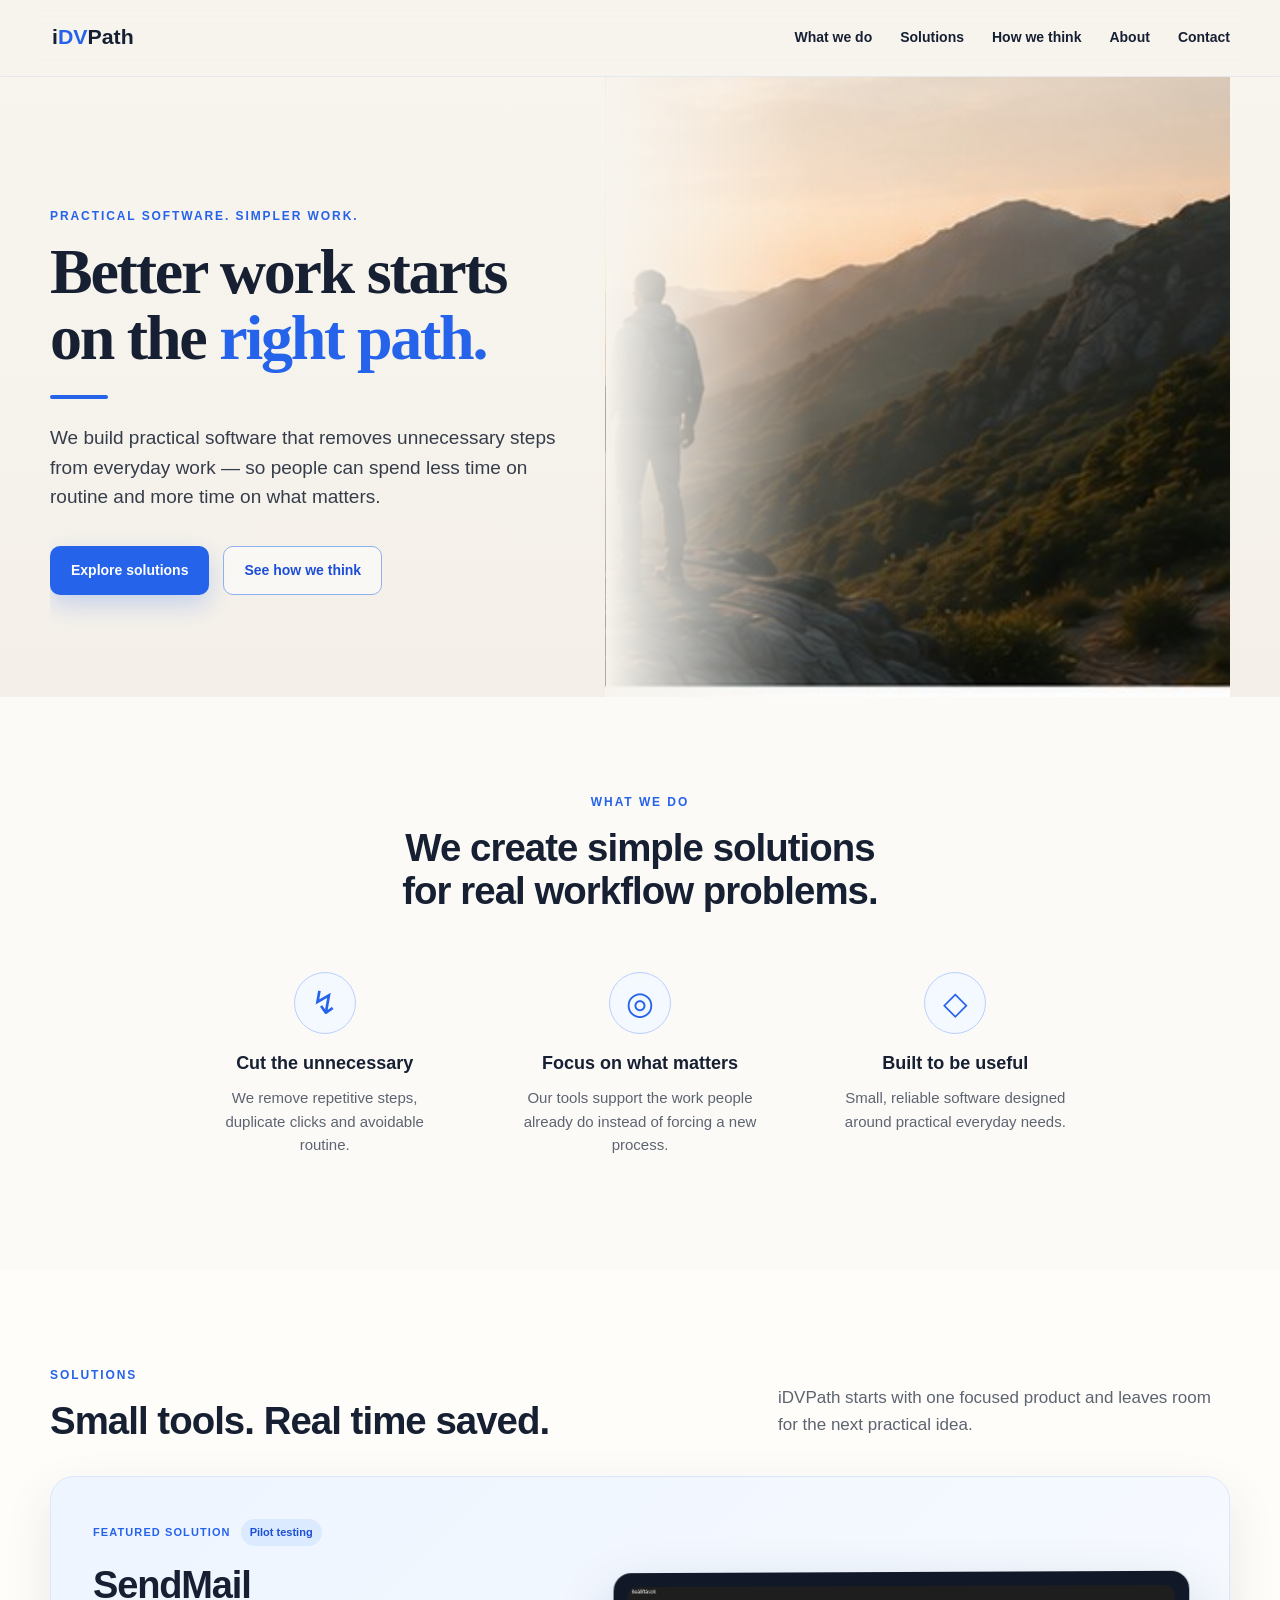
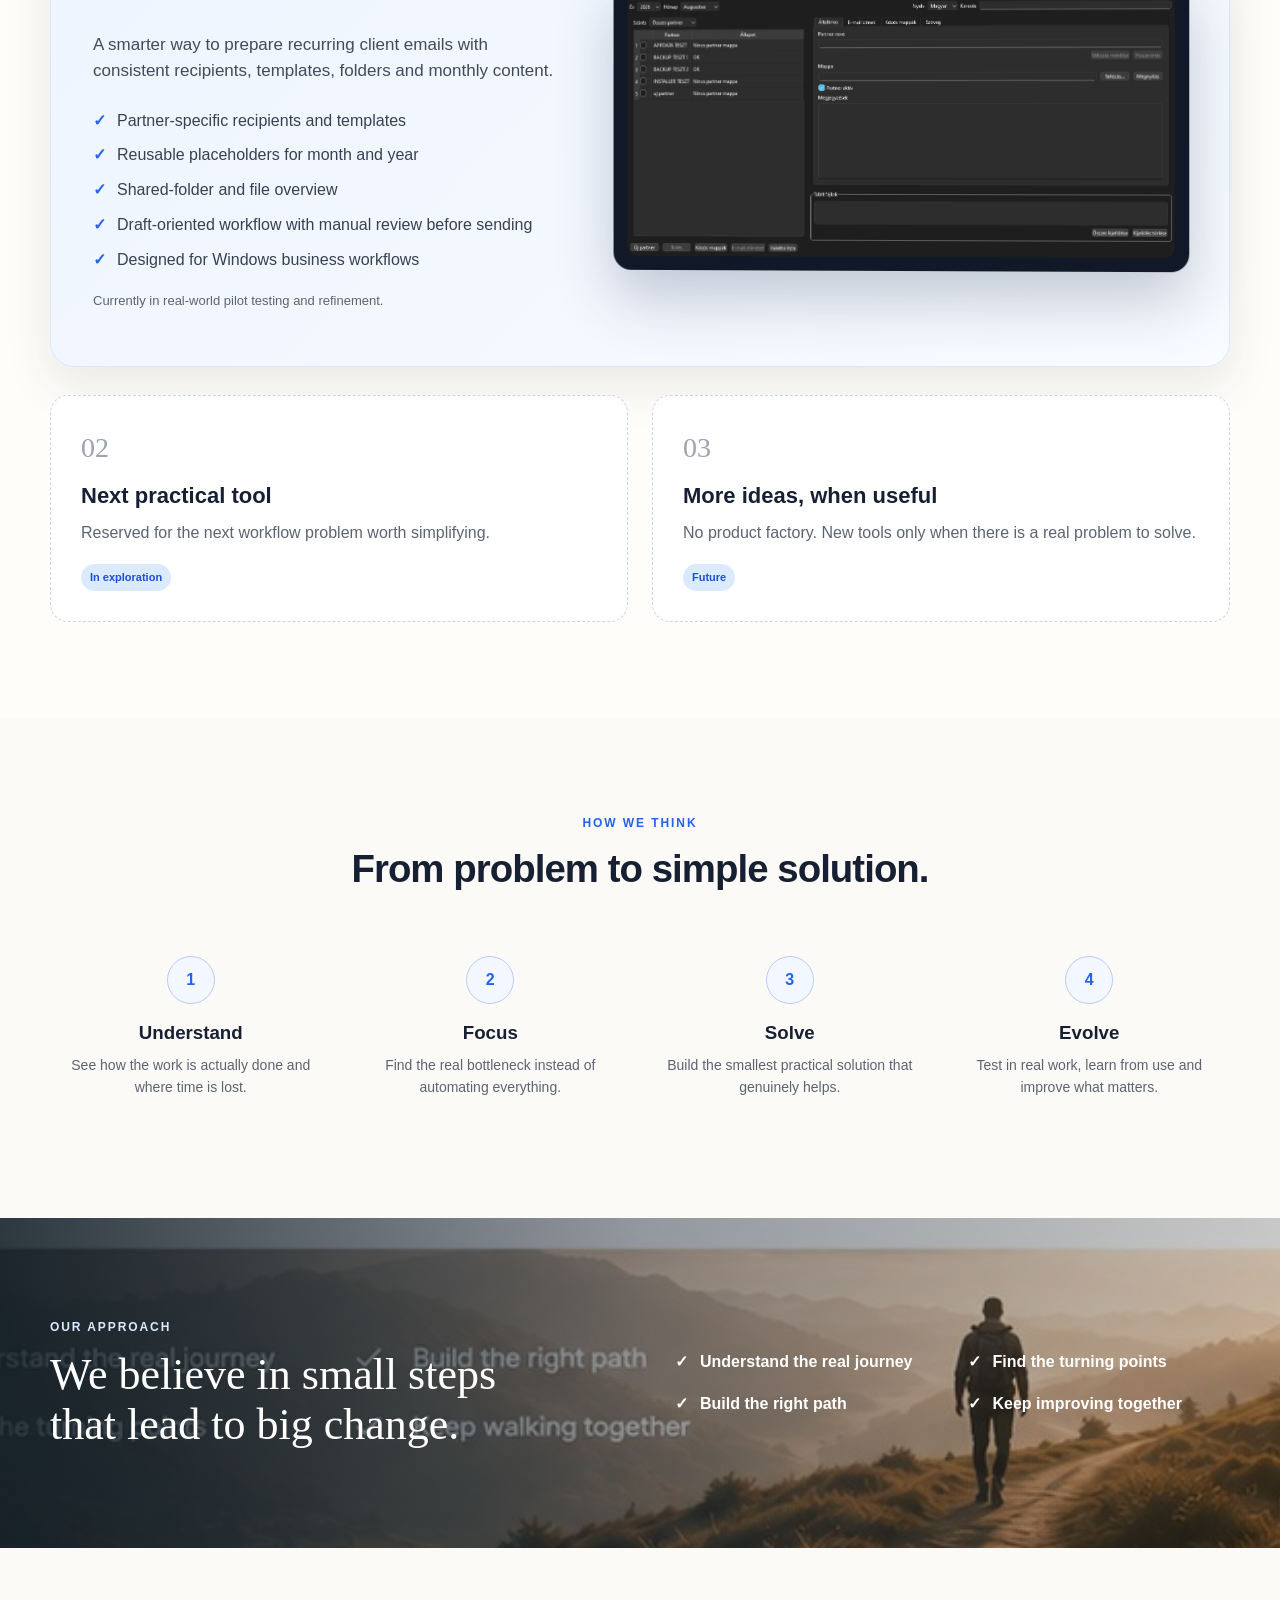
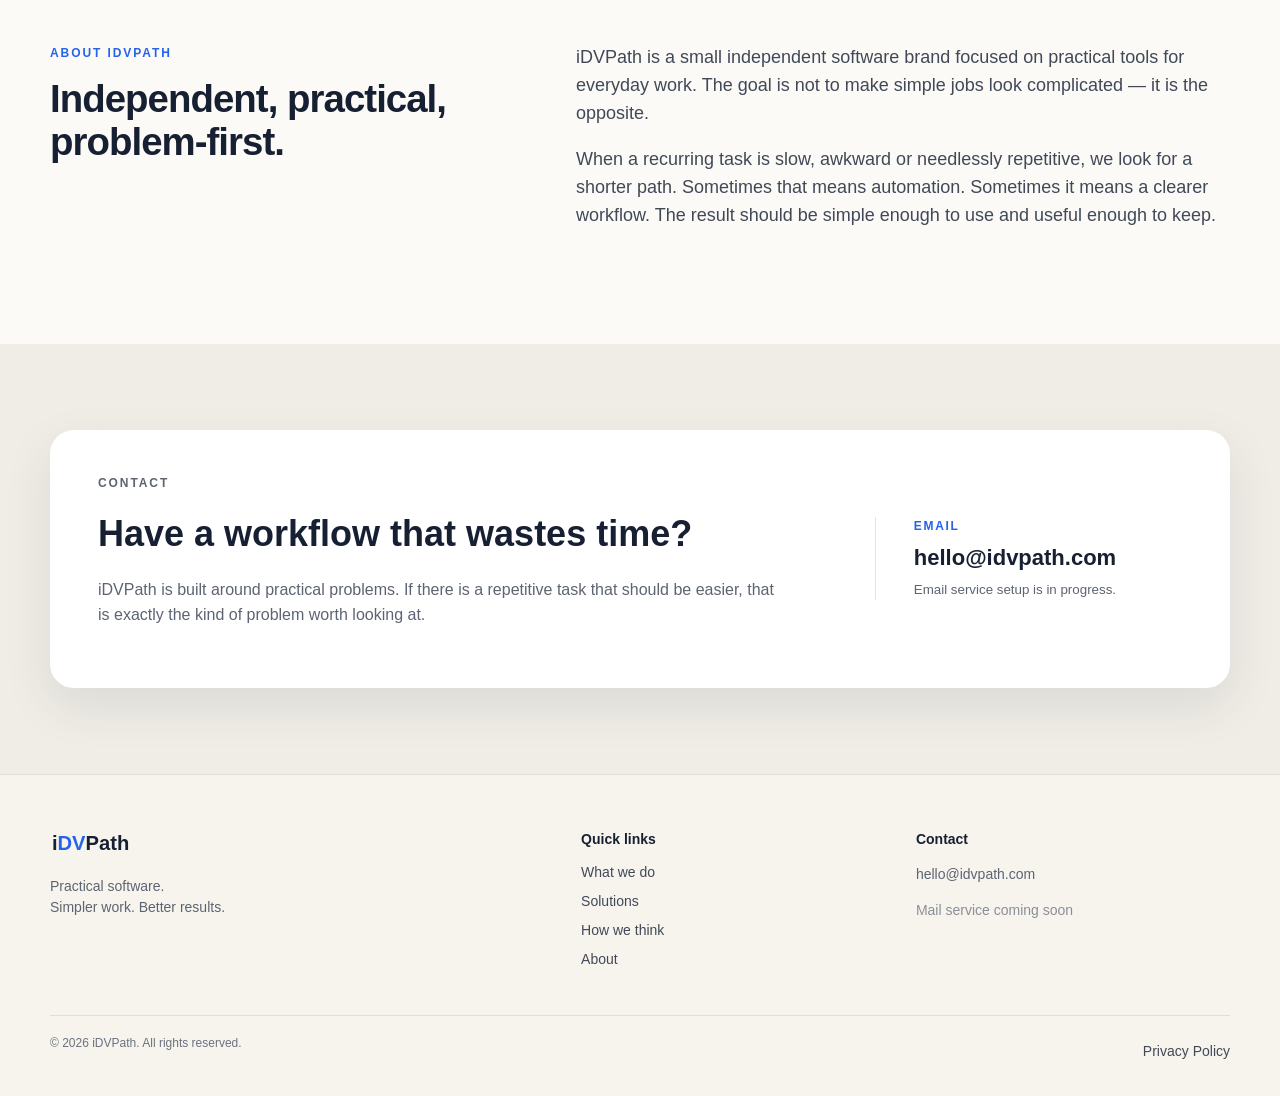
==== index.html @ ea1669f6 "Add initial iDVPath website" ====
<!doctype html>
<html lang="en">
<head>
  <meta charset="utf-8" />
  <meta name="viewport" content="width=device-width, initial-scale=1" />
  <meta name="description" content="iDVPath creates practical software that removes unnecessary steps from everyday work." />
  <meta name="theme-color" content="#f7f4ee" />
  <title>iDVPath — Better work starts on the right path</title>
  <link rel="icon" href="assets/favicon.svg" type="image/svg+xml" />
  <link rel="stylesheet" href="styles.css" />
</head>
<body>
  <header class="site-header" id="top">
    <div class="wrap nav-wrap">
      <a class="brand" href="#top" aria-label="iDVPath home">
        <img src="assets/logo.svg" alt="iDVPath" />
      </a>
      <button class="nav-toggle" aria-label="Open navigation" aria-expanded="false">☰</button>
      <nav class="nav" aria-label="Primary navigation">
        <a href="#what">What we do</a>
        <a href="#solutions">Solutions</a>
        <a href="#thinking">How we think</a>
        <a href="#about">About</a>
        <a href="#contact">Contact</a>
      </nav>
    </div>
  </header>

  <main>
    <section class="hero">
      <div class="wrap hero-grid">
        <div class="hero-copy reveal">
          <p class="eyebrow">Practical software. Simpler work.</p>
          <h1>Better work starts on the <span>right path.</span></h1>
          <div class="accent-line"></div>
          <p class="lead">We build practical software that removes unnecessary steps from everyday work — so people can spend less time on routine and more time on what matters.</p>
          <div class="hero-actions">
            <a class="btn primary" href="#solutions">Explore solutions</a>
            <a class="btn secondary" href="#thinking">See how we think</a>
          </div>
        </div>
        <div class="hero-image reveal" aria-label="A path through the mountains at sunrise"></div>
      </div>
    </section>

    <section class="section what" id="what">
      <div class="wrap">
        <p class="section-kicker">What we do</p>
        <h2>We create simple solutions<br />for real workflow problems.</h2>
        <div class="principles">
          <article class="principle reveal">
            <div class="icon">↯</div>
            <h3>Cut the unnecessary</h3>
            <p>We remove repetitive steps, duplicate clicks and avoidable routine.</p>
          </article>
          <article class="principle reveal">
            <div class="icon">◎</div>
            <h3>Focus on what matters</h3>
            <p>Our tools support the work people already do instead of forcing a new process.</p>
          </article>
          <article class="principle reveal">
            <div class="icon">◇</div>
            <h3>Built to be useful</h3>
            <p>Small, reliable software designed around practical everyday needs.</p>
          </article>
        </div>
      </div>
    </section>

    <section class="section solutions" id="solutions">
      <div class="wrap">
        <div class="section-heading-row">
          <div>
            <p class="section-kicker">Solutions</p>
            <h2>Small tools. Real time saved.</h2>
          </div>
          <p class="section-intro">iDVPath starts with one focused product and leaves room for the next practical idea.</p>
        </div>

        <article class="product-card featured reveal">
          <div class="product-copy">
            <div class="product-meta"><span>Featured solution</span><span class="badge">Pilot testing</span></div>
            <h3>SendMail</h3>
            <p class="product-lead">A smarter way to prepare recurring client emails with consistent recipients, templates, folders and monthly content.</p>
            <ul>
              <li>Partner-specific recipients and templates</li>
              <li>Reusable placeholders for month and year</li>
              <li>Shared-folder and file overview</li>
              <li>Draft-oriented workflow with manual review before sending</li>
              <li>Designed for Windows business workflows</li>
            </ul>
            <p class="pilot-note">Currently in real-world pilot testing and refinement.</p>
          </div>
          <div class="device-frame">
            <img src="assets/sendmail-pilot.jpg" alt="SendMail pilot application interface" />
          </div>
        </article>

        <div class="future-grid">
          <article class="future-card reveal">
            <span class="future-number">02</span>
            <h3>Next practical tool</h3>
            <p>Reserved for the next workflow problem worth simplifying.</p>
            <span class="status">In exploration</span>
          </article>
          <article class="future-card reveal">
            <span class="future-number">03</span>
            <h3>More ideas, when useful</h3>
            <p>No product factory. New tools only when there is a real problem to solve.</p>
            <span class="status">Future</span>
          </article>
        </div>
      </div>
    </section>

    <section class="section thinking" id="thinking">
      <div class="wrap">
        <p class="section-kicker">How we think</p>
        <h2>From problem to simple solution.</h2>
        <div class="steps">
          <article class="step reveal"><span>1</span><h3>Understand</h3><p>See how the work is actually done and where time is lost.</p></article>
          <article class="step reveal"><span>2</span><h3>Focus</h3><p>Find the real bottleneck instead of automating everything.</p></article>
          <article class="step reveal"><span>3</span><h3>Solve</h3><p>Build the smallest practical solution that genuinely helps.</p></article>
          <article class="step reveal"><span>4</span><h3>Evolve</h3><p>Test in real work, learn from use and improve what matters.</p></article>
        </div>
      </div>
    </section>

    <section class="journey" id="about">
      <div class="journey-overlay"></div>
      <div class="wrap journey-content reveal">
        <div>
          <p class="section-kicker light">Our approach</p>
          <h2>We believe in small steps<br />that lead to big change.</h2>
        </div>
        <ul>
          <li>Understand the real journey</li>
          <li>Find the turning points</li>
          <li>Build the right path</li>
          <li>Keep improving together</li>
        </ul>
      </div>
    </section>

    <section class="section about">
      <div class="wrap about-grid">
        <div>
          <p class="section-kicker">About iDVPath</p>
          <h2>Independent, practical, problem-first.</h2>
        </div>
        <div class="about-copy">
          <p>iDVPath is a small independent software brand focused on practical tools for everyday work. The goal is not to make simple jobs look complicated — it is the opposite.</p>
          <p>When a recurring task is slow, awkward or needlessly repetitive, we look for a shorter path. Sometimes that means automation. Sometimes it means a clearer workflow. The result should be simple enough to use and useful enough to keep.</p>
        </div>
      </div>
    </section>

    <section class="contact-section" id="contact">
      <div class="wrap contact-card reveal">
        <div>
          <p class="section-kicker">Contact</p>
          <h2>Have a workflow that wastes time?</h2>
          <p>iDVPath is built around practical problems. If there is a repetitive task that should be easier, that is exactly the kind of problem worth looking at.</p>
        </div>
        <div class="contact-side">
          <span class="contact-label">Email</span>
          <strong>hello@idvpath.com</strong>
          <small>Email service setup is in progress.</small>
        </div>
      </div>
    </section>
  </main>

  <footer class="footer">
    <div class="wrap footer-grid">
      <div>
        <img src="assets/logo.svg" class="footer-logo" alt="iDVPath" />
        <p>Practical software.<br />Simpler work. Better results.</p>
      </div>
      <div>
        <h3>Quick links</h3>
        <a href="#what">What we do</a>
        <a href="#solutions">Solutions</a>
        <a href="#thinking">How we think</a>
        <a href="#about">About</a>
      </div>
      <div>
        <h3>Contact</h3>
        <p>hello@idvpath.com</p>
        <p class="muted">Mail service coming soon</p>
      </div>
    </div>
    <div class="wrap footer-bottom">
      <span>© 2026 iDVPath. All rights reserved.</span>
      <a href="privacy.html">Privacy Policy</a>
    </div>
  </footer>

  <script src="script.js"></script>
</body>
</html>
---- styles.css ----
:root{
  --bg:#f7f4ee;
  --paper:#fffdf9;
  --ink:#172033;
  --muted:#5d6471;
  --blue:#2563eb;
  --blue-soft:#eaf2ff;
  --line:#dfe5ee;
  --shadow:0 18px 48px rgba(32,45,67,.10);
  --radius:24px;
  --wrap:min(1180px, calc(100% - 40px));
}
*{box-sizing:border-box}
html{scroll-behavior:smooth}
body{margin:0;background:var(--bg);color:var(--ink);font-family:Inter,Segoe UI,Arial,sans-serif;line-height:1.55}
a{color:inherit;text-decoration:none}
img{max-width:100%;display:block}
.wrap{width:var(--wrap);margin-inline:auto}
.site-header{position:sticky;top:0;z-index:50;background:rgba(247,244,238,.88);backdrop-filter:blur(16px);border-bottom:1px solid rgba(223,229,238,.75)}
.nav-wrap{height:76px;display:flex;align-items:center;justify-content:space-between;gap:28px}
.brand img{width:132px;height:auto}
.nav{display:flex;align-items:center;gap:28px;font-size:14px;font-weight:600}
.nav a{position:relative;padding:6px 0}
.nav a:after{content:"";position:absolute;left:0;bottom:0;width:0;height:2px;background:var(--blue);transition:.25s}
.nav a:hover:after{width:100%}
.nav-toggle{display:none;border:0;background:none;font-size:24px;color:var(--ink)}
.hero{background:linear-gradient(180deg,#f8f5ef,#f4f0e9)}
.hero-grid{min-height:620px;display:grid;grid-template-columns:1.02fr 1.15fr;align-items:stretch;overflow:hidden}
.hero-copy{padding:118px 46px 90px 0;display:flex;flex-direction:column;justify-content:center}
.eyebrow,.section-kicker{text-transform:uppercase;letter-spacing:.16em;font-size:12px;font-weight:800;color:var(--blue);margin:0 0 14px}
.hero h1,.journey h2{font-family:Georgia,'Times New Roman',serif}
.hero h1{font-size:clamp(48px,5vw,76px);line-height:1.03;letter-spacing:-.035em;margin:0;max-width:690px;font-weight:600}
.hero h1 span{color:var(--blue)}
.accent-line{width:58px;height:4px;background:var(--blue);margin:24px 0;border-radius:99px}
.lead{font-size:19px;max-width:600px;color:#353d4b;margin:0 0 34px}
.hero-actions{display:flex;gap:14px;flex-wrap:wrap}
.btn{display:inline-flex;align-items:center;justify-content:center;padding:13px 20px;border-radius:10px;font-weight:700;font-size:14px;border:1px solid transparent;transition:.22s}
.btn.primary{background:var(--blue);color:#fff;box-shadow:0 10px 24px rgba(37,99,235,.22)}
.btn.primary:hover{transform:translateY(-1px);background:#1d4ed8}
.btn.secondary{border-color:#8fb0ef;color:#1d4ed8;background:rgba(255,255,255,.52)}
.btn.secondary:hover{background:#fff}
.hero-image{min-height:620px;background-image:linear-gradient(90deg,#f7f4ee 0%,rgba(247,244,238,.70) 12%,rgba(247,244,238,.12) 33%,rgba(247,244,238,0) 60%),url('assets/hero-path.jpg');background-size:cover;background-position:center right}
.section{padding:96px 0;background:var(--paper)}
.section:nth-of-type(even){background:#fbfaf7}
.what{text-align:center}
.section h2{font-size:clamp(30px,3vw,46px);line-height:1.13;margin:0 0 42px;letter-spacing:-.025em}
.principles{display:grid;grid-template-columns:repeat(3,1fr);gap:26px;max-width:920px;margin:0 auto}
.principle{padding:18px 28px}
.icon{width:62px;height:62px;margin:0 auto 16px;border:1px solid #bad0ff;background:#f4f8ff;color:var(--blue);border-radius:50%;display:grid;place-items:center;font-size:32px;font-weight:400}
.principle h3{font-size:18px;margin:0 0 8px}
.principle p{margin:0;color:var(--muted);font-size:15px}
.section-heading-row{display:grid;grid-template-columns:1.2fr .8fr;gap:50px;align-items:end;margin-bottom:34px}
.section-heading-row h2{margin-bottom:0}
.section-intro{color:var(--muted);font-size:17px;margin:0 0 4px}
.product-card{background:linear-gradient(135deg,#eef5ff,#f8fbff);border:1px solid #d9e7ff;border-radius:var(--radius);padding:42px;display:grid;grid-template-columns:.9fr 1.1fr;gap:46px;align-items:center;box-shadow:var(--shadow)}
.product-meta{display:flex;gap:10px;align-items:center;text-transform:uppercase;letter-spacing:.1em;font-size:11px;color:var(--blue);font-weight:800}
.badge,.status{display:inline-flex;width:max-content;border-radius:99px;padding:5px 9px;background:#dbeafe;color:#1d4ed8;font-size:11px;text-transform:none;letter-spacing:0;font-weight:700}
.product-card h3{font-size:38px;margin:10px 0 12px;letter-spacing:-.03em}
.product-lead{font-size:17px;color:#424b59;max-width:560px}
.product-card ul{list-style:none;padding:0;margin:24px 0 18px}
.product-card li{margin:10px 0;padding-left:24px;position:relative;color:#374151}
.product-card li:before{content:"✓";position:absolute;left:0;color:var(--blue);font-weight:800}
.pilot-note{font-size:13px;color:var(--muted)}
.device-frame{background:#111827;border-radius:18px;padding:14px;box-shadow:0 28px 60px rgba(26,45,78,.24);transform:perspective(1200px) rotateY(-2deg)}
.device-frame img{border-radius:10px;width:100%}
.future-grid{display:grid;grid-template-columns:repeat(2,1fr);gap:24px;margin-top:28px}
.future-card{border:1px dashed #cbd5e1;border-radius:18px;padding:30px;background:#fff}
.future-number{font-family:Georgia,serif;color:#9ca3af;font-size:28px}
.future-card h3{margin:10px 0 8px;font-size:22px}
.future-card p{color:var(--muted);margin:0 0 18px}
.thinking{text-align:center}
.steps{display:grid;grid-template-columns:repeat(4,1fr);gap:18px;position:relative}
.step{padding:24px 18px}
.step span{width:48px;height:48px;border-radius:50%;display:grid;place-items:center;margin:0 auto 14px;background:#f3f7ff;border:1px solid #b9cdf7;color:var(--blue);font-weight:800}
.step h3{margin:0 0 8px}.step p{color:var(--muted);font-size:14px;margin:0}
.journey{position:relative;min-height:330px;background:url('assets/journey-path.jpg') center/cover no-repeat;color:white;display:grid;align-items:center}
.journey-overlay{position:absolute;inset:0;background:linear-gradient(90deg,rgba(16,28,37,.88),rgba(31,41,55,.48),rgba(30,30,30,.24))}
.journey-content{position:relative;z-index:1;display:grid;grid-template-columns:1fr 1fr;gap:70px;align-items:center}
.section-kicker.light{color:#dbeafe}
.journey h2{font-size:44px;line-height:1.12;margin:0;font-weight:500}
.journey ul{list-style:none;padding:0;margin:0;display:grid;grid-template-columns:1fr 1fr;gap:18px 30px}
.journey li{position:relative;padding-left:25px;font-weight:600}.journey li:before{content:"✓";position:absolute;left:0;color:#fff}
.about-grid{display:grid;grid-template-columns:.8fr 1.2fr;gap:90px}
.about-grid h2{margin-bottom:0}
.about-copy{font-size:18px;color:#414957}.about-copy p:first-child{margin-top:0}
.contact-section{padding:86px 0;background:#f0ede6}
.contact-card{background:#fff;border-radius:var(--radius);padding:44px 48px;display:grid;grid-template-columns:1.4fr .6fr;gap:60px;box-shadow:var(--shadow);align-items:center}
.contact-card h2{font-size:36px;margin:4px 0 12px}.contact-card p{color:var(--muted);max-width:690px}
.contact-side{border-left:1px solid var(--line);padding-left:38px;display:flex;flex-direction:column;gap:5px}.contact-label{font-size:12px;text-transform:uppercase;letter-spacing:.14em;color:var(--blue);font-weight:800}.contact-side strong{font-size:22px}.contact-side small{color:var(--muted)}
.footer{background:#f7f4ee;padding:54px 0 26px;border-top:1px solid #e4dfd6}
.footer-grid{display:grid;grid-template-columns:1.2fr .7fr .8fr;gap:60px}
.footer-logo{width:125px;margin-bottom:16px}.footer p{color:var(--muted);font-size:14px}.footer h3{font-size:14px;margin:0 0 12px}.footer a{display:block;margin:7px 0;color:#414957;font-size:14px}.muted{opacity:.7}
.footer-bottom{margin-top:38px;padding-top:18px;border-top:1px solid #e4dfd6;display:flex;justify-content:space-between;color:#6b7280;font-size:12px}
.reveal{opacity:0;transform:translateY(16px);transition:opacity .65s ease, transform .65s ease}.reveal.visible{opacity:1;transform:none}
@media(max-width:900px){
  .nav-toggle{display:block}.nav{display:none;position:absolute;top:76px;left:20px;right:20px;background:#fff;border:1px solid var(--line);border-radius:16px;padding:18px;box-shadow:var(--shadow);flex-direction:column;align-items:flex-start}.nav.open{display:flex}
  .hero-grid,.product-card,.section-heading-row,.journey-content,.about-grid,.contact-card{grid-template-columns:1fr}
  .hero-copy{padding:72px 0 26px}.hero-image{min-height:360px;border-radius:24px;margin-bottom:34px;background-image:linear-gradient(0deg,rgba(247,244,238,.10),rgba(247,244,238,.05)),url('assets/hero-path.jpg')}
  .principles,.steps{grid-template-columns:1fr 1fr}.journey ul{grid-template-columns:1fr}.contact-side{border-left:0;border-top:1px solid var(--line);padding:24px 0 0}
}
@media(max-width:600px){
  :root{--wrap:min(100% - 28px,1180px)}
  .section{padding:72px 0}.hero h1{font-size:46px}.lead{font-size:17px}.principles,.steps,.future-grid,.footer-grid{grid-template-columns:1fr}.product-card{padding:25px}.device-frame{transform:none}.journey h2{font-size:34px}.footer-bottom{flex-direction:column;gap:8px}
}
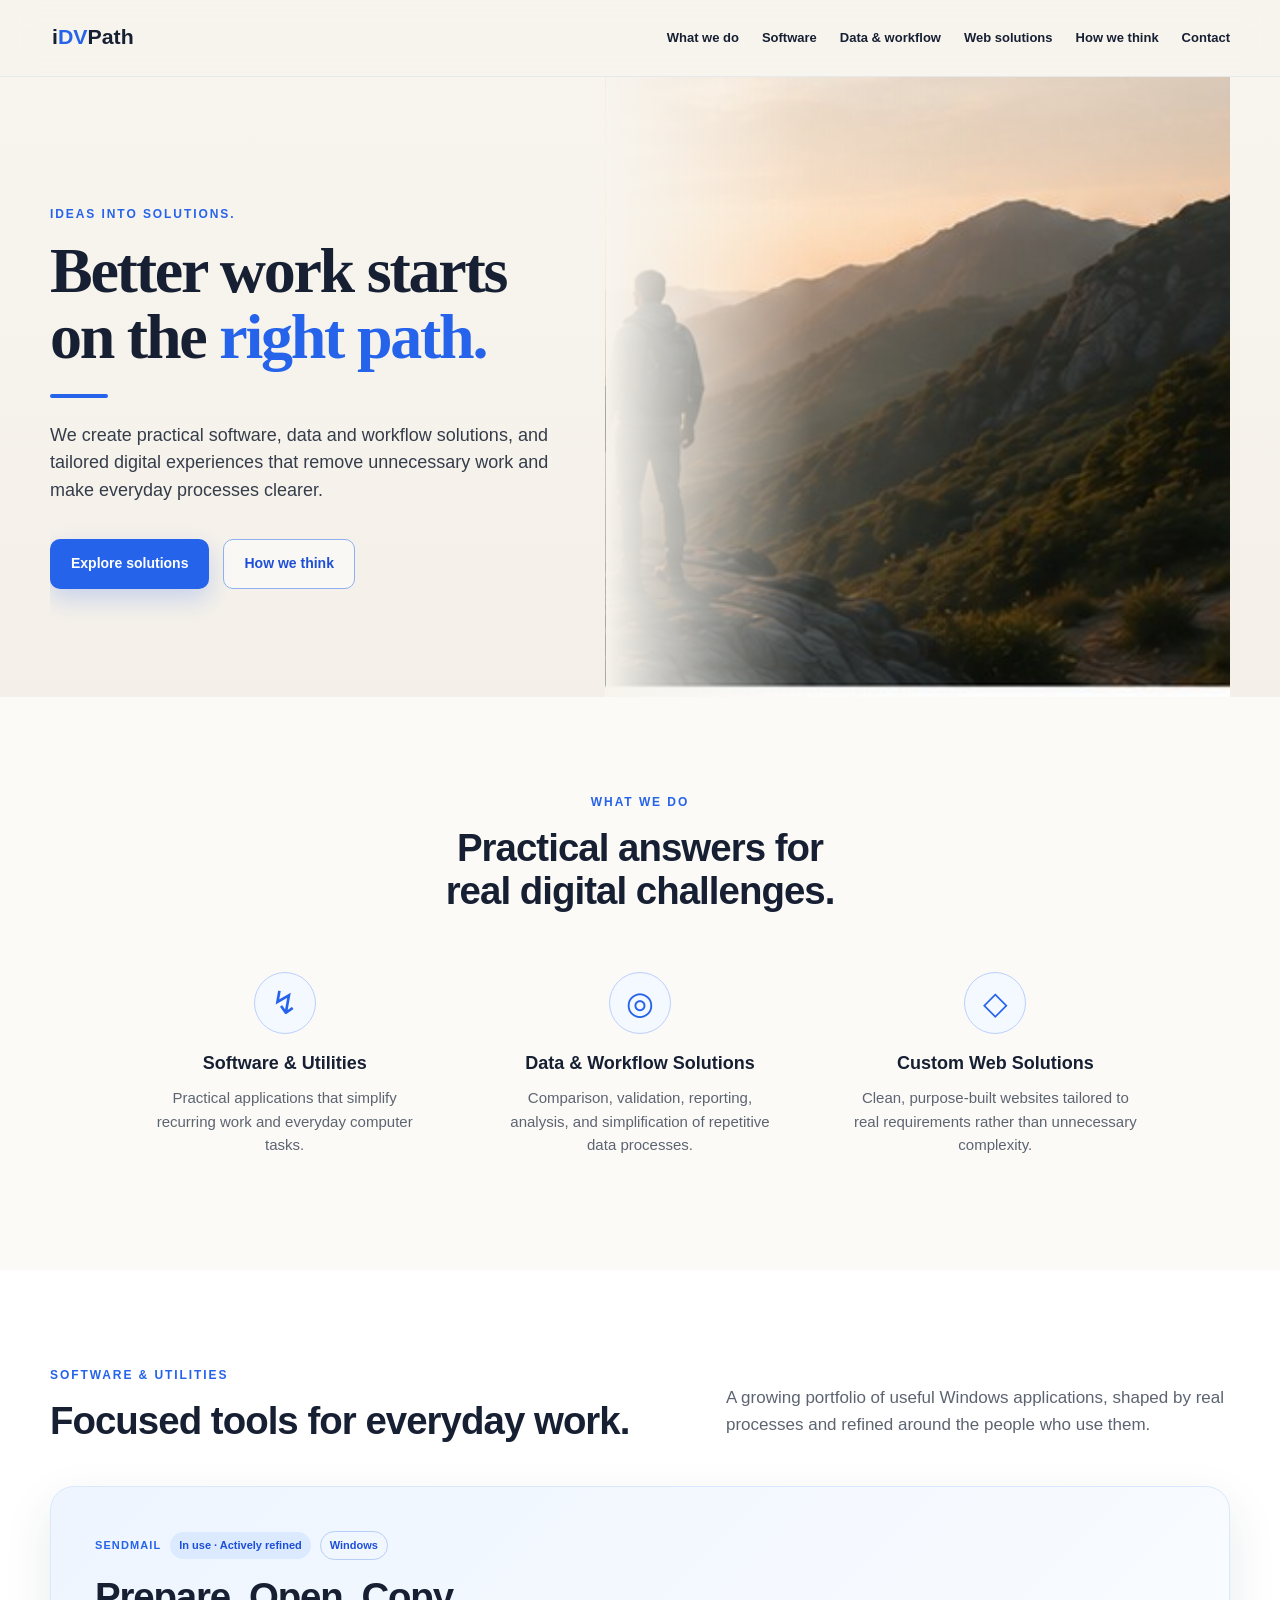
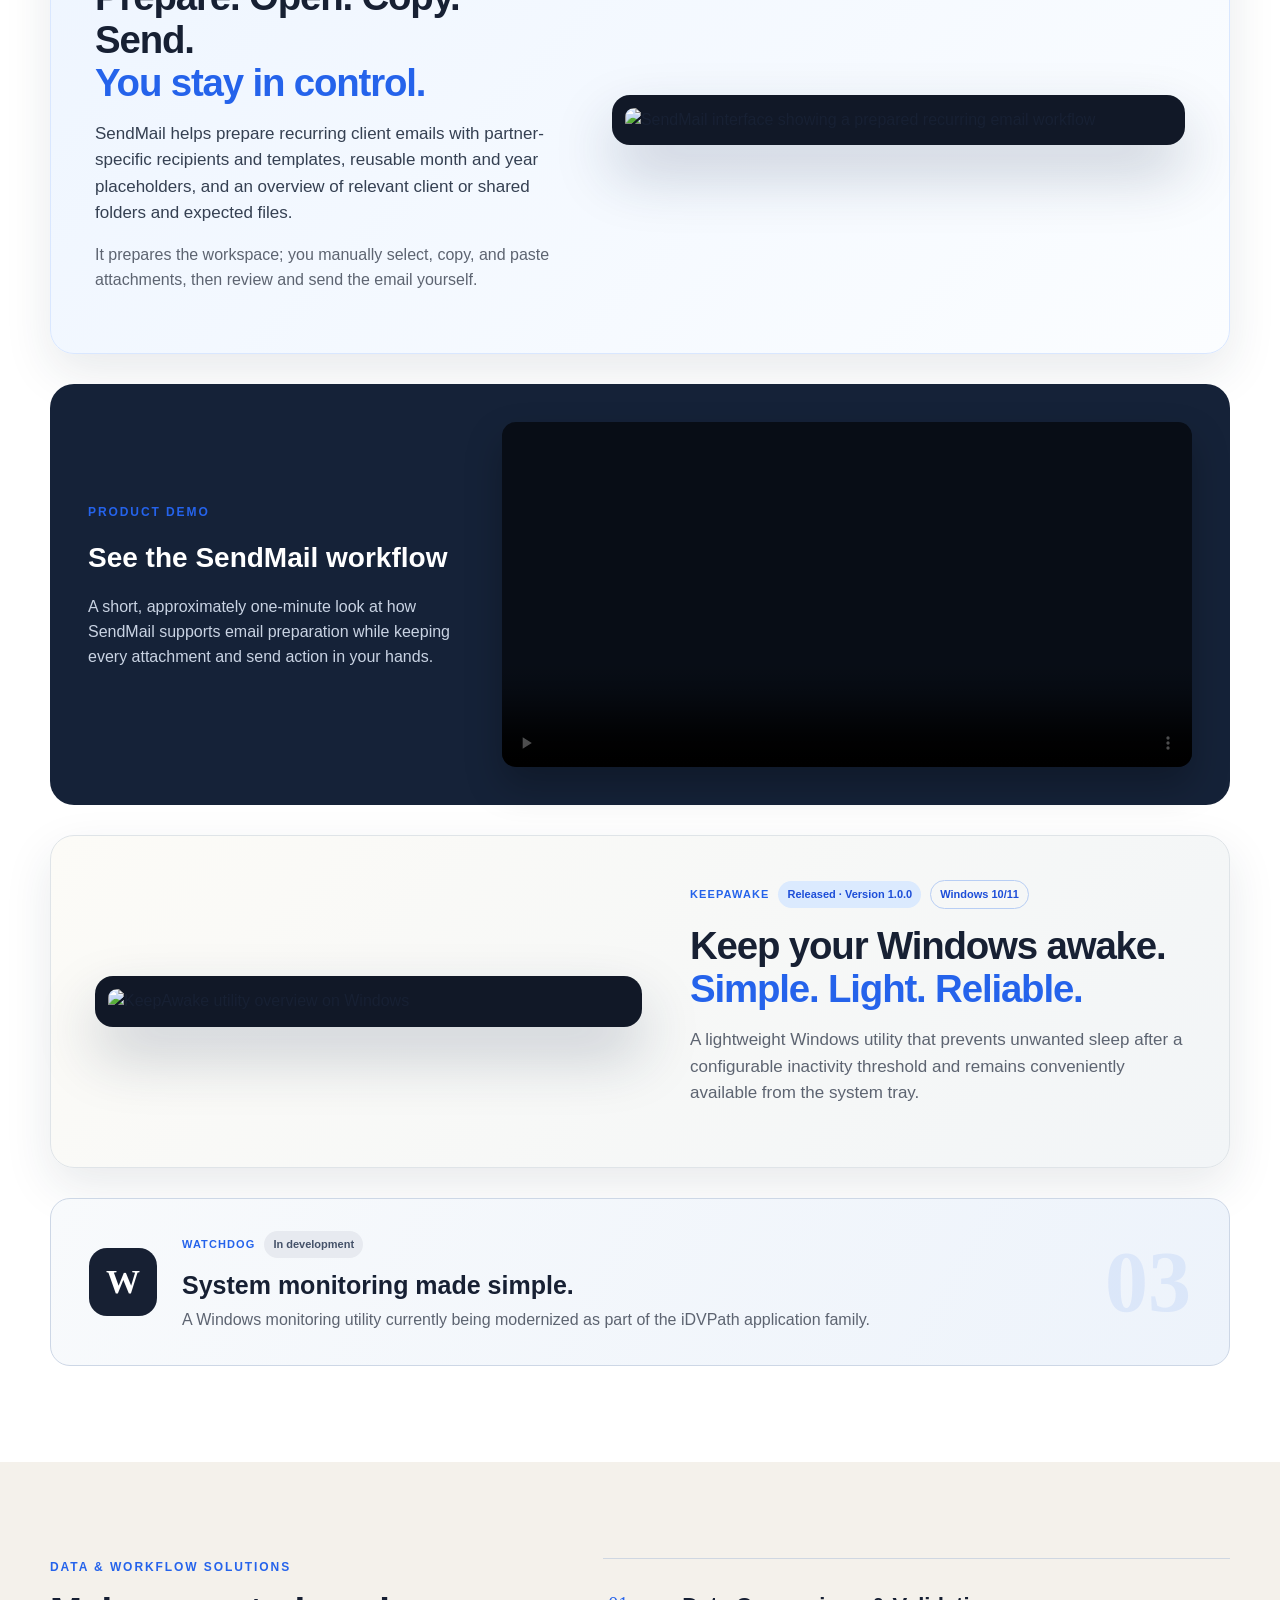
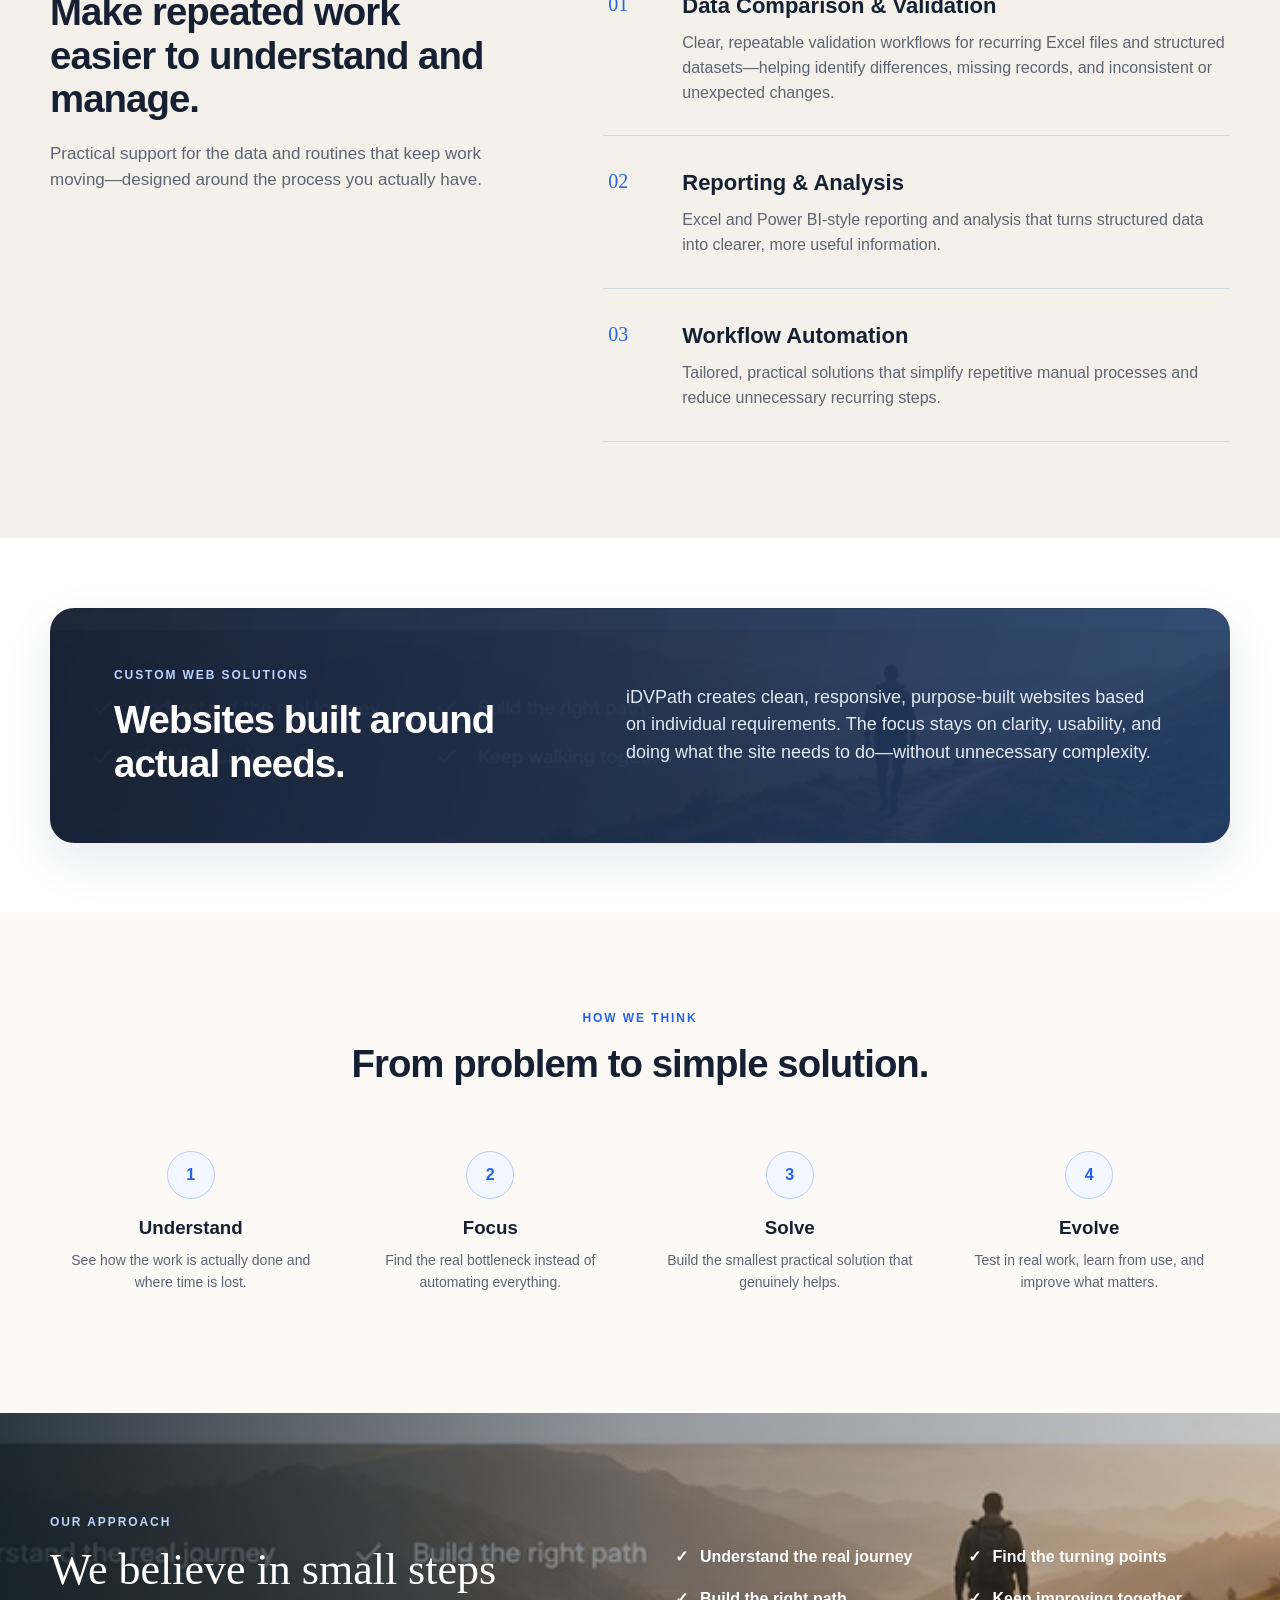
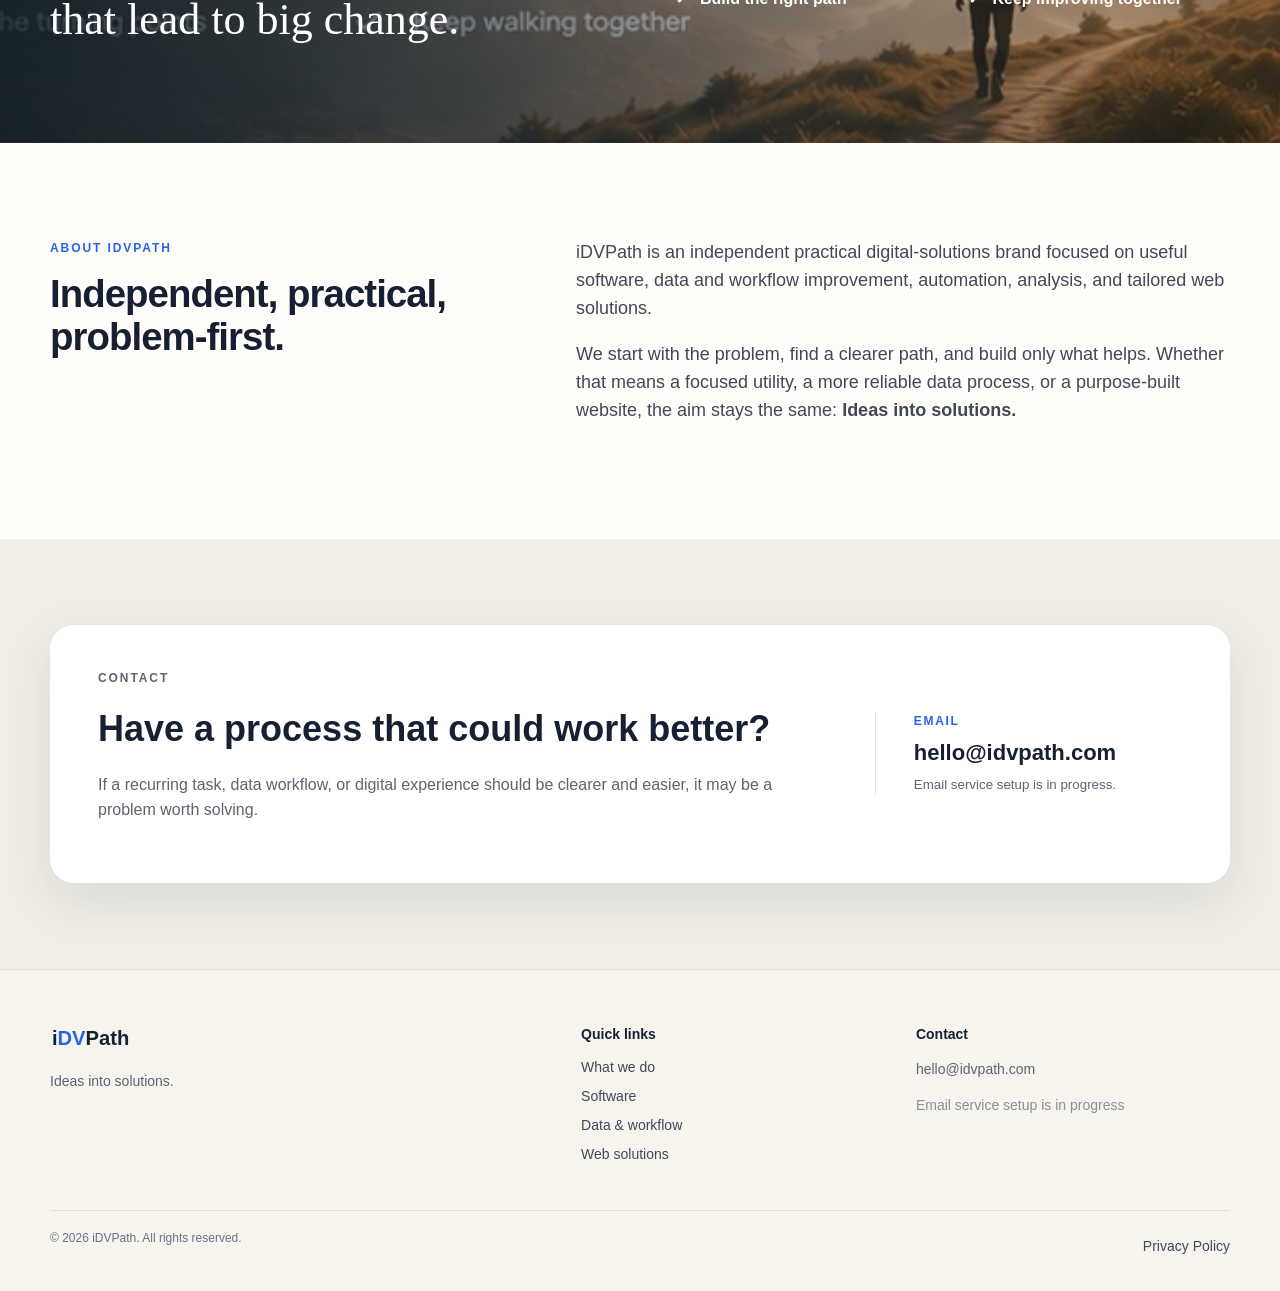
==== commit bf4ca5ea: "Expand iDVPath into a solutions portfolio" ====
--- a/index.html
+++ b/index.html
@@ -3,7 +3,7 @@
 <head>
   <meta charset="utf-8" />
   <meta name="viewport" content="width=device-width, initial-scale=1" />
-  <meta name="description" content="iDVPath creates practical software that removes unnecessary steps from everyday work." />
+  <meta name="description" content="iDVPath creates practical software, data and workflow solutions, and tailored websites that make everyday processes clearer." />
   <meta name="theme-color" content="#f7f4ee" />
   <title>iDVPath — Better work starts on the right path</title>
   <link rel="icon" href="assets/favicon.svg" type="image/svg+xml" />
@@ -12,16 +12,11 @@
 <body>
   <header class="site-header" id="top">
     <div class="wrap nav-wrap">
-      <a class="brand" href="#top" aria-label="iDVPath home">
-        <img src="assets/logo.svg" alt="iDVPath" />
-      </a>
-      <button class="nav-toggle" aria-label="Open navigation" aria-expanded="false">☰</button>
-      <nav class="nav" aria-label="Primary navigation">
-        <a href="#what">What we do</a>
-        <a href="#solutions">Solutions</a>
-        <a href="#thinking">How we think</a>
-        <a href="#about">About</a>
-        <a href="#contact">Contact</a>
+      <a class="brand" href="#top" aria-label="iDVPath home"><img src="assets/logo.svg" alt="iDVPath" /></a>
+      <button class="nav-toggle" type="button" aria-label="Open navigation" aria-expanded="false" aria-controls="primary-nav">☰</button>
+      <nav class="nav" id="primary-nav" aria-label="Primary navigation">
+        <a href="#what">What we do</a><a href="#software">Software</a><a href="#data">Data &amp; workflow</a>
+        <a href="#web">Web solutions</a><a href="#thinking">How we think</a><a href="#contact">Contact</a>
       </nav>
     </div>
   </header>
@@ -30,172 +25,90 @@
     <section class="hero">
       <div class="wrap hero-grid">
         <div class="hero-copy reveal">
-          <p class="eyebrow">Practical software. Simpler work.</p>
+          <p class="eyebrow">Ideas into solutions.</p>
           <h1>Better work starts on the <span>right path.</span></h1>
           <div class="accent-line"></div>
-          <p class="lead">We build practical software that removes unnecessary steps from everyday work — so people can spend less time on routine and more time on what matters.</p>
-          <div class="hero-actions">
-            <a class="btn primary" href="#solutions">Explore solutions</a>
-            <a class="btn secondary" href="#thinking">See how we think</a>
-          </div>
+          <p class="lead">We create practical software, data and workflow solutions, and tailored digital experiences that remove unnecessary work and make everyday processes clearer.</p>
+          <div class="hero-actions"><a class="btn primary" href="#software">Explore solutions</a><a class="btn secondary" href="#thinking">How we think</a></div>
         </div>
-        <div class="hero-image reveal" aria-label="A path through the mountains at sunrise"></div>
+        <div class="hero-image reveal" role="img" aria-label="A path through the mountains at sunrise"></div>
       </div>
     </section>
 
     <section class="section what" id="what">
       <div class="wrap">
-        <p class="section-kicker">What we do</p>
-        <h2>We create simple solutions<br />for real workflow problems.</h2>
+        <p class="section-kicker">What we do</p><h2>Practical answers for<br />real digital challenges.</h2>
         <div class="principles">
-          <article class="principle reveal">
-            <div class="icon">↯</div>
-            <h3>Cut the unnecessary</h3>
-            <p>We remove repetitive steps, duplicate clicks and avoidable routine.</p>
-          </article>
-          <article class="principle reveal">
-            <div class="icon">◎</div>
-            <h3>Focus on what matters</h3>
-            <p>Our tools support the work people already do instead of forcing a new process.</p>
-          </article>
-          <article class="principle reveal">
-            <div class="icon">◇</div>
-            <h3>Built to be useful</h3>
-            <p>Small, reliable software designed around practical everyday needs.</p>
-          </article>
+          <article class="principle reveal"><div class="icon" aria-hidden="true">↯</div><h3>Software &amp; Utilities</h3><p>Practical applications that simplify recurring work and everyday computer tasks.</p></article>
+          <article class="principle reveal"><div class="icon" aria-hidden="true">◎</div><h3>Data &amp; Workflow Solutions</h3><p>Comparison, validation, reporting, analysis, and simplification of repetitive data processes.</p></article>
+          <article class="principle reveal"><div class="icon" aria-hidden="true">◇</div><h3>Custom Web Solutions</h3><p>Clean, purpose-built websites tailored to real requirements rather than unnecessary complexity.</p></article>
         </div>
       </div>
     </section>
 
-    <section class="section solutions" id="solutions">
+    <section class="section solutions" id="software">
       <div class="wrap">
-        <div class="section-heading-row">
-          <div>
-            <p class="section-kicker">Solutions</p>
-            <h2>Small tools. Real time saved.</h2>
+        <div class="section-heading-row"><div><p class="section-kicker">Software &amp; Utilities</p><h2>Focused tools for everyday work.</h2></div><p class="section-intro">A growing portfolio of useful Windows applications, shaped by real processes and refined around the people who use them.</p></div>
+
+        <article class="product-showcase reveal">
+          <div class="product-copy">
+            <div class="product-meta"><span>SendMail</span><span class="badge">In use · Actively refined</span><span class="platform">Windows</span></div>
+            <h3>Prepare. Open. Copy. Send.<br /><em>You stay in control.</em></h3>
+            <p class="product-lead">SendMail helps prepare recurring client emails with partner-specific recipients and templates, reusable month and year placeholders, and an overview of relevant client or shared folders and expected files.</p>
+            <p>It prepares the workspace; you manually select, copy, and paste attachments, then review and send the email yourself.</p>
           </div>
-          <p class="section-intro">iDVPath starts with one focused product and leaves room for the next practical idea.</p>
-        </div>
-
-        <article class="product-card featured reveal">
-          <div class="product-copy">
-            <div class="product-meta"><span>Featured solution</span><span class="badge">Pilot testing</span></div>
-            <h3>SendMail</h3>
-            <p class="product-lead">A smarter way to prepare recurring client emails with consistent recipients, templates, folders and monthly content.</p>
-            <ul>
-              <li>Partner-specific recipients and templates</li>
-              <li>Reusable placeholders for month and year</li>
-              <li>Shared-folder and file overview</li>
-              <li>Draft-oriented workflow with manual review before sending</li>
-              <li>Designed for Windows business workflows</li>
-            </ul>
-            <p class="pilot-note">Currently in real-world pilot testing and refinement.</p>
-          </div>
-          <div class="device-frame">
-            <img src="assets/sendmail-pilot.jpg" alt="SendMail pilot application interface" />
-          </div>
+          <figure class="product-visual"><img src="assets/sendmail-overview.jpg" alt="SendMail interface showing a prepared recurring email workflow" /></figure>
         </article>
 
-        <div class="future-grid">
-          <article class="future-card reveal">
-            <span class="future-number">02</span>
-            <h3>Next practical tool</h3>
-            <p>Reserved for the next workflow problem worth simplifying.</p>
-            <span class="status">In exploration</span>
-          </article>
-          <article class="future-card reveal">
-            <span class="future-number">03</span>
-            <h3>More ideas, when useful</h3>
-            <p>No product factory. New tools only when there is a real problem to solve.</p>
-            <span class="status">Future</span>
-          </article>
+        <article class="demo-panel reveal">
+          <div><p class="section-kicker">Product demo</p><h3>See the SendMail workflow</h3><p>A short, approximately one-minute look at how SendMail supports email preparation while keeping every attachment and send action in your hands.</p></div>
+          <video controls preload="metadata" poster="assets/sendmail-overview.jpg"><source src="assets/sendmail-demo.mp4" type="video/mp4" />Your browser does not support HTML5 video. The SendMail demo is available as an MP4 file.</video>
+        </article>
+
+        <article class="product-showcase reverse reveal">
+          <div class="product-copy">
+            <div class="product-meta"><span>KeepAwake</span><span class="badge">Released · Version 1.0.0</span><span class="platform">Windows 10/11</span></div>
+            <h3>Keep your Windows awake.<br /><em>Simple. Light. Reliable.</em></h3>
+            <p class="product-lead">A lightweight Windows utility that prevents unwanted sleep after a configurable inactivity threshold and remains conveniently available from the system tray.</p>
+          </div>
+          <figure class="product-visual"><img src="assets/keepawake-overview.jpg" alt="KeepAwake utility overview on Windows" /></figure>
+        </article>
+
+        <article class="watchdog reveal">
+          <div class="watchdog-mark" aria-hidden="true">W</div><div><div class="product-meta"><span>WatchDog</span><span class="badge developing">In development</span></div><h3>System monitoring made simple.</h3><p>A Windows monitoring utility currently being modernized as part of the iDVPath application family.</p></div><span class="watchdog-number" aria-hidden="true">03</span>
+        </article>
+      </div>
+    </section>
+
+    <section class="section data-solutions" id="data">
+      <div class="wrap capability-layout">
+        <div class="capability-heading"><p class="section-kicker">Data &amp; Workflow Solutions</p><h2>Make repeated work easier to understand and manage.</h2><p>Practical support for the data and routines that keep work moving—designed around the process you actually have.</p></div>
+        <div class="capability-list">
+          <article class="capability reveal"><span>01</span><div><h3>Data Comparison &amp; Validation</h3><p>Clear, repeatable validation workflows for recurring Excel files and structured datasets—helping identify differences, missing records, and inconsistent or unexpected changes.</p></div></article>
+          <article class="capability reveal"><span>02</span><div><h3>Reporting &amp; Analysis</h3><p>Excel and Power BI-style reporting and analysis that turns structured data into clearer, more useful information.</p></div></article>
+          <article class="capability reveal"><span>03</span><div><h3>Workflow Automation</h3><p>Tailored, practical solutions that simplify repetitive manual processes and reduce unnecessary recurring steps.</p></div></article>
         </div>
       </div>
     </section>
 
-    <section class="section thinking" id="thinking">
-      <div class="wrap">
-        <p class="section-kicker">How we think</p>
-        <h2>From problem to simple solution.</h2>
-        <div class="steps">
-          <article class="step reveal"><span>1</span><h3>Understand</h3><p>See how the work is actually done and where time is lost.</p></article>
-          <article class="step reveal"><span>2</span><h3>Focus</h3><p>Find the real bottleneck instead of automating everything.</p></article>
-          <article class="step reveal"><span>3</span><h3>Solve</h3><p>Build the smallest practical solution that genuinely helps.</p></article>
-          <article class="step reveal"><span>4</span><h3>Evolve</h3><p>Test in real work, learn from use and improve what matters.</p></article>
-        </div>
-      </div>
+    <section class="section web-solutions" id="web">
+      <div class="wrap web-panel reveal"><div><p class="section-kicker light">Custom Web Solutions</p><h2>Websites built around actual needs.</h2></div><p>iDVPath creates clean, responsive, purpose-built websites based on individual requirements. The focus stays on clarity, usability, and doing what the site needs to do—without unnecessary complexity.</p></div>
     </section>
 
-    <section class="journey" id="about">
-      <div class="journey-overlay"></div>
-      <div class="wrap journey-content reveal">
-        <div>
-          <p class="section-kicker light">Our approach</p>
-          <h2>We believe in small steps<br />that lead to big change.</h2>
-        </div>
-        <ul>
-          <li>Understand the real journey</li>
-          <li>Find the turning points</li>
-          <li>Build the right path</li>
-          <li>Keep improving together</li>
-        </ul>
-      </div>
+    <section class="section thinking" id="thinking">
+      <div class="wrap"><p class="section-kicker">How we think</p><h2>From problem to simple solution.</h2><div class="steps">
+        <article class="step reveal"><span>1</span><h3>Understand</h3><p>See how the work is actually done and where time is lost.</p></article><article class="step reveal"><span>2</span><h3>Focus</h3><p>Find the real bottleneck instead of automating everything.</p></article><article class="step reveal"><span>3</span><h3>Solve</h3><p>Build the smallest practical solution that genuinely helps.</p></article><article class="step reveal"><span>4</span><h3>Evolve</h3><p>Test in real work, learn from use, and improve what matters.</p></article>
+      </div></div>
     </section>
 
-    <section class="section about">
-      <div class="wrap about-grid">
-        <div>
-          <p class="section-kicker">About iDVPath</p>
-          <h2>Independent, practical, problem-first.</h2>
-        </div>
-        <div class="about-copy">
-          <p>iDVPath is a small independent software brand focused on practical tools for everyday work. The goal is not to make simple jobs look complicated — it is the opposite.</p>
-          <p>When a recurring task is slow, awkward or needlessly repetitive, we look for a shorter path. Sometimes that means automation. Sometimes it means a clearer workflow. The result should be simple enough to use and useful enough to keep.</p>
-        </div>
-      </div>
-    </section>
+    <section class="journey" id="about"><div class="journey-overlay"></div><div class="wrap journey-content reveal"><div><p class="section-kicker light">Our approach</p><h2>We believe in small steps<br />that lead to big change.</h2></div><ul><li>Understand the real journey</li><li>Find the turning points</li><li>Build the right path</li><li>Keep improving together</li></ul></div></section>
 
-    <section class="contact-section" id="contact">
-      <div class="wrap contact-card reveal">
-        <div>
-          <p class="section-kicker">Contact</p>
-          <h2>Have a workflow that wastes time?</h2>
-          <p>iDVPath is built around practical problems. If there is a repetitive task that should be easier, that is exactly the kind of problem worth looking at.</p>
-        </div>
-        <div class="contact-side">
-          <span class="contact-label">Email</span>
-          <strong>hello@idvpath.com</strong>
-          <small>Email service setup is in progress.</small>
-        </div>
-      </div>
-    </section>
+    <section class="section about"><div class="wrap about-grid"><div><p class="section-kicker">About iDVPath</p><h2>Independent, practical, problem-first.</h2></div><div class="about-copy"><p>iDVPath is an independent practical digital-solutions brand focused on useful software, data and workflow improvement, automation, analysis, and tailored web solutions.</p><p>We start with the problem, find a clearer path, and build only what helps. Whether that means a focused utility, a more reliable data process, or a purpose-built website, the aim stays the same: <strong>Ideas into solutions.</strong></p></div></div></section>
+
+    <section class="contact-section" id="contact"><div class="wrap contact-card reveal"><div><p class="section-kicker">Contact</p><h2>Have a process that could work better?</h2><p>If a recurring task, data workflow, or digital experience should be clearer and easier, it may be a problem worth solving.</p></div><div class="contact-side"><span class="contact-label">Email</span><strong>hello@idvpath.com</strong><small>Email service setup is in progress.</small></div></div></section>
   </main>
 
-  <footer class="footer">
-    <div class="wrap footer-grid">
-      <div>
-        <img src="assets/logo.svg" class="footer-logo" alt="iDVPath" />
-        <p>Practical software.<br />Simpler work. Better results.</p>
-      </div>
-      <div>
-        <h3>Quick links</h3>
-        <a href="#what">What we do</a>
-        <a href="#solutions">Solutions</a>
-        <a href="#thinking">How we think</a>
-        <a href="#about">About</a>
-      </div>
-      <div>
-        <h3>Contact</h3>
-        <p>hello@idvpath.com</p>
-        <p class="muted">Mail service coming soon</p>
-      </div>
-    </div>
-    <div class="wrap footer-bottom">
-      <span>© 2026 iDVPath. All rights reserved.</span>
-      <a href="privacy.html">Privacy Policy</a>
-    </div>
-  </footer>
-
+  <footer class="footer"><div class="wrap footer-grid"><div><img src="assets/logo.svg" class="footer-logo" alt="iDVPath" /><p>Ideas into solutions.</p></div><div><h3>Quick links</h3><a href="#what">What we do</a><a href="#software">Software</a><a href="#data">Data &amp; workflow</a><a href="#web">Web solutions</a></div><div><h3>Contact</h3><p>hello@idvpath.com</p><p class="muted">Email service setup is in progress</p></div></div><div class="wrap footer-bottom"><span>© 2026 iDVPath. All rights reserved.</span><a href="privacy.html">Privacy Policy</a></div></footer>
   <script src="script.js"></script>
 </body>
 </html>
--- a/styles.css
+++ b/styles.css
@@ -1,104 +1,14 @@
-:root{
-  --bg:#f7f4ee;
-  --paper:#fffdf9;
-  --ink:#172033;
-  --muted:#5d6471;
-  --blue:#2563eb;
-  --blue-soft:#eaf2ff;
-  --line:#dfe5ee;
-  --shadow:0 18px 48px rgba(32,45,67,.10);
-  --radius:24px;
-  --wrap:min(1180px, calc(100% - 40px));
-}
-*{box-sizing:border-box}
-html{scroll-behavior:smooth}
-body{margin:0;background:var(--bg);color:var(--ink);font-family:Inter,Segoe UI,Arial,sans-serif;line-height:1.55}
-a{color:inherit;text-decoration:none}
-img{max-width:100%;display:block}
-.wrap{width:var(--wrap);margin-inline:auto}
-.site-header{position:sticky;top:0;z-index:50;background:rgba(247,244,238,.88);backdrop-filter:blur(16px);border-bottom:1px solid rgba(223,229,238,.75)}
-.nav-wrap{height:76px;display:flex;align-items:center;justify-content:space-between;gap:28px}
-.brand img{width:132px;height:auto}
-.nav{display:flex;align-items:center;gap:28px;font-size:14px;font-weight:600}
-.nav a{position:relative;padding:6px 0}
-.nav a:after{content:"";position:absolute;left:0;bottom:0;width:0;height:2px;background:var(--blue);transition:.25s}
-.nav a:hover:after{width:100%}
-.nav-toggle{display:none;border:0;background:none;font-size:24px;color:var(--ink)}
-.hero{background:linear-gradient(180deg,#f8f5ef,#f4f0e9)}
-.hero-grid{min-height:620px;display:grid;grid-template-columns:1.02fr 1.15fr;align-items:stretch;overflow:hidden}
-.hero-copy{padding:118px 46px 90px 0;display:flex;flex-direction:column;justify-content:center}
-.eyebrow,.section-kicker{text-transform:uppercase;letter-spacing:.16em;font-size:12px;font-weight:800;color:var(--blue);margin:0 0 14px}
-.hero h1,.journey h2{font-family:Georgia,'Times New Roman',serif}
-.hero h1{font-size:clamp(48px,5vw,76px);line-height:1.03;letter-spacing:-.035em;margin:0;max-width:690px;font-weight:600}
-.hero h1 span{color:var(--blue)}
-.accent-line{width:58px;height:4px;background:var(--blue);margin:24px 0;border-radius:99px}
-.lead{font-size:19px;max-width:600px;color:#353d4b;margin:0 0 34px}
-.hero-actions{display:flex;gap:14px;flex-wrap:wrap}
-.btn{display:inline-flex;align-items:center;justify-content:center;padding:13px 20px;border-radius:10px;font-weight:700;font-size:14px;border:1px solid transparent;transition:.22s}
-.btn.primary{background:var(--blue);color:#fff;box-shadow:0 10px 24px rgba(37,99,235,.22)}
-.btn.primary:hover{transform:translateY(-1px);background:#1d4ed8}
-.btn.secondary{border-color:#8fb0ef;color:#1d4ed8;background:rgba(255,255,255,.52)}
-.btn.secondary:hover{background:#fff}
-.hero-image{min-height:620px;background-image:linear-gradient(90deg,#f7f4ee 0%,rgba(247,244,238,.70) 12%,rgba(247,244,238,.12) 33%,rgba(247,244,238,0) 60%),url('assets/hero-path.jpg');background-size:cover;background-position:center right}
-.section{padding:96px 0;background:var(--paper)}
-.section:nth-of-type(even){background:#fbfaf7}
-.what{text-align:center}
-.section h2{font-size:clamp(30px,3vw,46px);line-height:1.13;margin:0 0 42px;letter-spacing:-.025em}
-.principles{display:grid;grid-template-columns:repeat(3,1fr);gap:26px;max-width:920px;margin:0 auto}
-.principle{padding:18px 28px}
-.icon{width:62px;height:62px;margin:0 auto 16px;border:1px solid #bad0ff;background:#f4f8ff;color:var(--blue);border-radius:50%;display:grid;place-items:center;font-size:32px;font-weight:400}
-.principle h3{font-size:18px;margin:0 0 8px}
-.principle p{margin:0;color:var(--muted);font-size:15px}
-.section-heading-row{display:grid;grid-template-columns:1.2fr .8fr;gap:50px;align-items:end;margin-bottom:34px}
-.section-heading-row h2{margin-bottom:0}
-.section-intro{color:var(--muted);font-size:17px;margin:0 0 4px}
-.product-card{background:linear-gradient(135deg,#eef5ff,#f8fbff);border:1px solid #d9e7ff;border-radius:var(--radius);padding:42px;display:grid;grid-template-columns:.9fr 1.1fr;gap:46px;align-items:center;box-shadow:var(--shadow)}
-.product-meta{display:flex;gap:10px;align-items:center;text-transform:uppercase;letter-spacing:.1em;font-size:11px;color:var(--blue);font-weight:800}
-.badge,.status{display:inline-flex;width:max-content;border-radius:99px;padding:5px 9px;background:#dbeafe;color:#1d4ed8;font-size:11px;text-transform:none;letter-spacing:0;font-weight:700}
-.product-card h3{font-size:38px;margin:10px 0 12px;letter-spacing:-.03em}
-.product-lead{font-size:17px;color:#424b59;max-width:560px}
-.product-card ul{list-style:none;padding:0;margin:24px 0 18px}
-.product-card li{margin:10px 0;padding-left:24px;position:relative;color:#374151}
-.product-card li:before{content:"✓";position:absolute;left:0;color:var(--blue);font-weight:800}
-.pilot-note{font-size:13px;color:var(--muted)}
-.device-frame{background:#111827;border-radius:18px;padding:14px;box-shadow:0 28px 60px rgba(26,45,78,.24);transform:perspective(1200px) rotateY(-2deg)}
-.device-frame img{border-radius:10px;width:100%}
-.future-grid{display:grid;grid-template-columns:repeat(2,1fr);gap:24px;margin-top:28px}
-.future-card{border:1px dashed #cbd5e1;border-radius:18px;padding:30px;background:#fff}
-.future-number{font-family:Georgia,serif;color:#9ca3af;font-size:28px}
-.future-card h3{margin:10px 0 8px;font-size:22px}
-.future-card p{color:var(--muted);margin:0 0 18px}
-.thinking{text-align:center}
-.steps{display:grid;grid-template-columns:repeat(4,1fr);gap:18px;position:relative}
-.step{padding:24px 18px}
-.step span{width:48px;height:48px;border-radius:50%;display:grid;place-items:center;margin:0 auto 14px;background:#f3f7ff;border:1px solid #b9cdf7;color:var(--blue);font-weight:800}
-.step h3{margin:0 0 8px}.step p{color:var(--muted);font-size:14px;margin:0}
-.journey{position:relative;min-height:330px;background:url('assets/journey-path.jpg') center/cover no-repeat;color:white;display:grid;align-items:center}
-.journey-overlay{position:absolute;inset:0;background:linear-gradient(90deg,rgba(16,28,37,.88),rgba(31,41,55,.48),rgba(30,30,30,.24))}
-.journey-content{position:relative;z-index:1;display:grid;grid-template-columns:1fr 1fr;gap:70px;align-items:center}
-.section-kicker.light{color:#dbeafe}
-.journey h2{font-size:44px;line-height:1.12;margin:0;font-weight:500}
-.journey ul{list-style:none;padding:0;margin:0;display:grid;grid-template-columns:1fr 1fr;gap:18px 30px}
-.journey li{position:relative;padding-left:25px;font-weight:600}.journey li:before{content:"✓";position:absolute;left:0;color:#fff}
-.about-grid{display:grid;grid-template-columns:.8fr 1.2fr;gap:90px}
-.about-grid h2{margin-bottom:0}
-.about-copy{font-size:18px;color:#414957}.about-copy p:first-child{margin-top:0}
-.contact-section{padding:86px 0;background:#f0ede6}
-.contact-card{background:#fff;border-radius:var(--radius);padding:44px 48px;display:grid;grid-template-columns:1.4fr .6fr;gap:60px;box-shadow:var(--shadow);align-items:center}
-.contact-card h2{font-size:36px;margin:4px 0 12px}.contact-card p{color:var(--muted);max-width:690px}
-.contact-side{border-left:1px solid var(--line);padding-left:38px;display:flex;flex-direction:column;gap:5px}.contact-label{font-size:12px;text-transform:uppercase;letter-spacing:.14em;color:var(--blue);font-weight:800}.contact-side strong{font-size:22px}.contact-side small{color:var(--muted)}
-.footer{background:#f7f4ee;padding:54px 0 26px;border-top:1px solid #e4dfd6}
-.footer-grid{display:grid;grid-template-columns:1.2fr .7fr .8fr;gap:60px}
-.footer-logo{width:125px;margin-bottom:16px}.footer p{color:var(--muted);font-size:14px}.footer h3{font-size:14px;margin:0 0 12px}.footer a{display:block;margin:7px 0;color:#414957;font-size:14px}.muted{opacity:.7}
-.footer-bottom{margin-top:38px;padding-top:18px;border-top:1px solid #e4dfd6;display:flex;justify-content:space-between;color:#6b7280;font-size:12px}
-.reveal{opacity:0;transform:translateY(16px);transition:opacity .65s ease, transform .65s ease}.reveal.visible{opacity:1;transform:none}
-@media(max-width:900px){
-  .nav-toggle{display:block}.nav{display:none;position:absolute;top:76px;left:20px;right:20px;background:#fff;border:1px solid var(--line);border-radius:16px;padding:18px;box-shadow:var(--shadow);flex-direction:column;align-items:flex-start}.nav.open{display:flex}
-  .hero-grid,.product-card,.section-heading-row,.journey-content,.about-grid,.contact-card{grid-template-columns:1fr}
-  .hero-copy{padding:72px 0 26px}.hero-image{min-height:360px;border-radius:24px;margin-bottom:34px;background-image:linear-gradient(0deg,rgba(247,244,238,.10),rgba(247,244,238,.05)),url('assets/hero-path.jpg')}
-  .principles,.steps{grid-template-columns:1fr 1fr}.journey ul{grid-template-columns:1fr}.contact-side{border-left:0;border-top:1px solid var(--line);padding:24px 0 0}
-}
-@media(max-width:600px){
-  :root{--wrap:min(100% - 28px,1180px)}
-  .section{padding:72px 0}.hero h1{font-size:46px}.lead{font-size:17px}.principles,.steps,.future-grid,.footer-grid{grid-template-columns:1fr}.product-card{padding:25px}.device-frame{transform:none}.journey h2{font-size:34px}.footer-bottom{flex-direction:column;gap:8px}
-}
+:root{--bg:#f7f4ee;--paper:#fffdf9;--ink:#172033;--muted:#5d6471;--blue:#2563eb;--blue-soft:#eaf2ff;--line:#dfe5ee;--shadow:0 18px 48px rgba(32,45,67,.10);--radius:24px;--wrap:min(1180px,calc(100% - 40px))}
+*{box-sizing:border-box}html{scroll-behavior:smooth;scroll-padding-top:76px}body{margin:0;background:var(--bg);color:var(--ink);font-family:Inter,Segoe UI,Arial,sans-serif;line-height:1.55}a{color:inherit;text-decoration:none}img,video{max-width:100%;display:block}.wrap{width:var(--wrap);margin-inline:auto}
+.site-header{position:sticky;top:0;z-index:50;background:rgba(247,244,238,.88);backdrop-filter:blur(16px);border-bottom:1px solid rgba(223,229,238,.75)}.nav-wrap{height:76px;display:flex;align-items:center;justify-content:space-between;gap:28px}.brand img{width:132px}.nav{display:flex;align-items:center;gap:23px;font-size:13px;font-weight:600}.nav a{position:relative;padding:6px 0}.nav a:after{content:"";position:absolute;left:0;bottom:0;width:0;height:2px;background:var(--blue);transition:.25s}.nav a:hover:after,.nav a:focus-visible:after{width:100%}.nav-toggle{display:none;border:0;background:none;font-size:24px;color:var(--ink);cursor:pointer}
+.hero{background:linear-gradient(180deg,#f8f5ef,#f4f0e9)}.hero-grid{min-height:620px;display:grid;grid-template-columns:1.02fr 1.15fr;align-items:stretch;overflow:hidden}.hero-copy{padding:108px 42px 88px 0;display:flex;flex-direction:column;justify-content:center}.eyebrow,.section-kicker{text-transform:uppercase;letter-spacing:.16em;font-size:12px;font-weight:800;color:var(--blue);margin:0 0 14px}.hero h1,.journey h2{font-family:Georgia,'Times New Roman',serif}.hero h1{font-size:clamp(48px,5vw,76px);line-height:1.03;letter-spacing:-.035em;margin:0;max-width:690px;font-weight:600}.hero h1 span{color:var(--blue)}.accent-line{width:58px;height:4px;background:var(--blue);margin:24px 0;border-radius:99px}.lead{font-size:18px;max-width:610px;color:#353d4b;margin:0 0 34px}.hero-actions{display:flex;gap:14px;flex-wrap:wrap}.btn{display:inline-flex;align-items:center;justify-content:center;padding:13px 20px;border-radius:10px;font-weight:700;font-size:14px;border:1px solid transparent;transition:.22s}.btn.primary{background:var(--blue);color:#fff;box-shadow:0 10px 24px rgba(37,99,235,.22)}.btn.primary:hover{transform:translateY(-1px);background:#1d4ed8}.btn.secondary{border-color:#8fb0ef;color:#1d4ed8;background:rgba(255,255,255,.52)}.btn.secondary:hover{background:#fff}.hero-image{min-height:620px;background-image:linear-gradient(90deg,#f7f4ee 0%,rgba(247,244,238,.7) 12%,rgba(247,244,238,.12) 33%,transparent 60%),url('assets/hero-path.jpg');background-size:cover;background-position:center right}
+.section{padding:96px 0;background:var(--paper)}.section h2{font-size:clamp(30px,3vw,46px);line-height:1.13;margin:0 0 42px;letter-spacing:-.025em}.what{text-align:center;background:#fbfaf7}.principles{display:grid;grid-template-columns:repeat(3,1fr);gap:26px;max-width:1040px;margin:auto}.principle{padding:18px 22px}.icon{width:62px;height:62px;margin:0 auto 16px;border:1px solid #bad0ff;background:#f4f8ff;color:var(--blue);border-radius:50%;display:grid;place-items:center;font-size:32px}.principle h3{font-size:18px;margin:0 0 8px}.principle p{margin:0;color:var(--muted);font-size:15px}
+.solutions{background:#fff}.section-heading-row{display:grid;grid-template-columns:1.1fr .9fr;gap:60px;align-items:end;margin-bottom:44px}.section-heading-row h2{margin:0}.section-intro{color:var(--muted);font-size:17px;margin:0 0 4px}.product-showcase{background:linear-gradient(135deg,#eef5ff,#fbfdff);border:1px solid #d9e7ff;border-radius:var(--radius);padding:44px;display:grid;grid-template-columns:.9fr 1.1fr;gap:48px;align-items:center;box-shadow:var(--shadow);margin-top:30px}.product-showcase.reverse{grid-template-columns:1.05fr .95fr;background:linear-gradient(135deg,#fcfbf7,#f2f5f7);border-color:#dfe4e8}.product-showcase.reverse .product-copy{order:2}.product-meta{display:flex;gap:9px;align-items:center;flex-wrap:wrap;text-transform:uppercase;letter-spacing:.1em;font-size:11px;color:var(--blue);font-weight:800}.badge,.platform{display:inline-flex;border-radius:99px;padding:5px 9px;background:#dbeafe;color:#1d4ed8;font-size:11px;text-transform:none;letter-spacing:0;font-weight:700}.platform{background:transparent;border:1px solid #b8cef4}.product-showcase h3{font-size:clamp(28px,3vw,40px);line-height:1.12;margin:15px 0;letter-spacing:-.03em}.product-showcase h3 em{color:var(--blue);font-style:normal}.product-lead{font-size:17px;color:#354052}.product-copy>p:last-child{color:var(--muted)}.product-visual{margin:0;background:#111827;border-radius:18px;padding:13px;box-shadow:0 28px 60px rgba(26,45,78,.22)}.product-visual img{border-radius:9px;width:100%}.demo-panel{display:grid;grid-template-columns:.7fr 1.3fr;gap:42px;align-items:center;margin:30px 0;padding:38px;background:#152238;color:#fff;border-radius:var(--radius)}.demo-panel h3{font-size:28px;margin:0 0 10px}.demo-panel p:last-child{color:#c9d3e3}.demo-panel video{width:100%;border-radius:14px;background:#080d16;box-shadow:0 18px 36px rgba(0,0,0,.25)}
+.watchdog{margin-top:30px;border:1px solid #cdd7e6;background:linear-gradient(120deg,#f8fafc,#edf3fb);border-radius:20px;padding:32px 38px;display:grid;grid-template-columns:auto 1fr auto;align-items:center;gap:25px;position:relative;overflow:hidden}.watchdog-mark{width:68px;height:68px;border-radius:18px;background:#172033;color:#fff;display:grid;place-items:center;font:700 34px Georgia,serif}.watchdog h3{margin:8px 0 3px;font-size:25px}.watchdog p{margin:0;color:var(--muted)}.badge.developing{background:#e7eaf0;color:#455269}.watchdog-number{font:700 86px Georgia,serif;color:rgba(37,99,235,.09)}
+.data-solutions{background:#f4f1eb}.capability-layout{display:grid;grid-template-columns:.85fr 1.15fr;gap:90px}.capability-heading{position:sticky;top:120px;align-self:start}.capability-heading h2{margin-bottom:20px}.capability-heading>p:last-child{color:var(--muted);font-size:17px}.capability-list{border-top:1px solid #cfd7e2}.capability{display:grid;grid-template-columns:54px 1fr;gap:20px;padding:30px 5px;border-bottom:1px solid #cfd7e2}.capability>span{font-family:Georgia,serif;color:var(--blue);font-size:20px}.capability h3{margin:0 0 8px;font-size:22px}.capability p{margin:0;color:var(--muted)}
+.web-solutions{background:#fff;padding-top:70px;padding-bottom:70px}.web-panel{border-radius:var(--radius);padding:58px 64px;color:#fff;background:linear-gradient(105deg,rgba(23,32,51,.97),rgba(32,61,105,.91)),url('assets/journey-path.jpg') center/cover;display:grid;grid-template-columns:.9fr 1.1fr;gap:70px;align-items:center;box-shadow:var(--shadow)}.web-panel h2{margin:0}.web-panel>p{font-size:18px;color:#e3e9f2;margin:0}.section-kicker.light{color:#bcd3ff}
+.thinking{text-align:center;background:#fbfaf7}.steps{display:grid;grid-template-columns:repeat(4,1fr);gap:18px}.step{padding:24px 18px}.step span{width:48px;height:48px;border-radius:50%;display:grid;place-items:center;margin:0 auto 14px;background:#f3f7ff;border:1px solid #b9cdf7;color:var(--blue);font-weight:800}.step h3{margin:0 0 8px}.step p{color:var(--muted);font-size:14px;margin:0}.journey{position:relative;min-height:330px;background:url('assets/journey-path.jpg') center/cover no-repeat;color:#fff;display:grid;align-items:center}.journey-overlay{position:absolute;inset:0;background:linear-gradient(90deg,rgba(16,28,37,.88),rgba(31,41,55,.48),rgba(30,30,30,.24))}.journey-content{position:relative;z-index:1;display:grid;grid-template-columns:1fr 1fr;gap:70px;align-items:center}.journey h2{font-size:44px;line-height:1.12;margin:0;font-weight:500}.journey ul{list-style:none;padding:0;margin:0;display:grid;grid-template-columns:1fr 1fr;gap:18px 30px}.journey li{position:relative;padding-left:25px;font-weight:600}.journey li:before{content:"✓";position:absolute;left:0}.about-grid{display:grid;grid-template-columns:.8fr 1.2fr;gap:90px}.about-grid h2{margin:0}.about-copy{font-size:18px;color:#414957}.about-copy p:first-child{margin-top:0}
+.contact-section{padding:86px 0;background:#f0ede6}.contact-card{background:#fff;border-radius:var(--radius);padding:44px 48px;display:grid;grid-template-columns:1.4fr .6fr;gap:60px;box-shadow:var(--shadow);align-items:center}.contact-card h2{font-size:36px;margin:4px 0 12px}.contact-card p{color:var(--muted);max-width:690px}.contact-side{border-left:1px solid var(--line);padding-left:38px;display:flex;flex-direction:column;gap:5px}.contact-label{font-size:12px;text-transform:uppercase;letter-spacing:.14em;color:var(--blue);font-weight:800}.contact-side strong{font-size:22px}.contact-side small{color:var(--muted)}.footer{background:#f7f4ee;padding:54px 0 26px;border-top:1px solid #e4dfd6}.footer-grid{display:grid;grid-template-columns:1.2fr .7fr .8fr;gap:60px}.footer-logo{width:125px;margin-bottom:16px}.footer p{color:var(--muted);font-size:14px}.footer h3{font-size:14px;margin:0 0 12px}.footer a{display:block;margin:7px 0;color:#414957;font-size:14px}.muted{opacity:.7}.footer-bottom{margin-top:38px;padding-top:18px;border-top:1px solid #e4dfd6;display:flex;justify-content:space-between;color:#6b7280;font-size:12px}.reveal{opacity:0;transform:translateY(16px);transition:opacity .65s ease,transform .65s ease}.reveal.visible{opacity:1;transform:none}
+@media(max-width:900px){.nav-toggle{display:block}.nav{display:none;position:absolute;top:76px;left:20px;right:20px;background:#fff;border:1px solid var(--line);border-radius:16px;padding:18px;box-shadow:var(--shadow);flex-direction:column;align-items:flex-start}.nav.open{display:flex}.hero-grid,.product-showcase,.product-showcase.reverse,.section-heading-row,.demo-panel,.capability-layout,.web-panel,.journey-content,.about-grid,.contact-card{grid-template-columns:1fr}.product-showcase.reverse .product-copy{order:0}.hero-copy{padding:72px 0 26px}.hero-image{min-height:360px;border-radius:24px;margin-bottom:34px;background-image:linear-gradient(0deg,rgba(247,244,238,.1),rgba(247,244,238,.05)),url('assets/hero-path.jpg')}.principles,.steps{grid-template-columns:1fr 1fr}.capability-layout{gap:42px}.capability-heading{position:static}.web-panel{gap:20px}.journey ul{grid-template-columns:1fr}.contact-side{border-left:0;border-top:1px solid var(--line);padding:24px 0 0}}
+@media(max-width:600px){:root{--wrap:min(calc(100% - 28px),1180px)}.section{padding:72px 0}.hero h1{font-size:46px}.lead{font-size:17px}.principles,.steps,.footer-grid{grid-template-columns:1fr}.product-showcase{padding:24px;gap:28px}.demo-panel{padding:25px;gap:20px}.watchdog{padding:24px;grid-template-columns:auto 1fr}.watchdog-number{display:none}.watchdog-mark{width:52px;height:52px}.web-solutions{padding-block:48px}.web-panel{padding:38px 26px}.journey h2{font-size:34px}.footer-bottom{flex-direction:column;gap:8px}}
+@media(prefers-reduced-motion:reduce){html{scroll-behavior:auto}.reveal{opacity:1;transform:none;transition:none}}
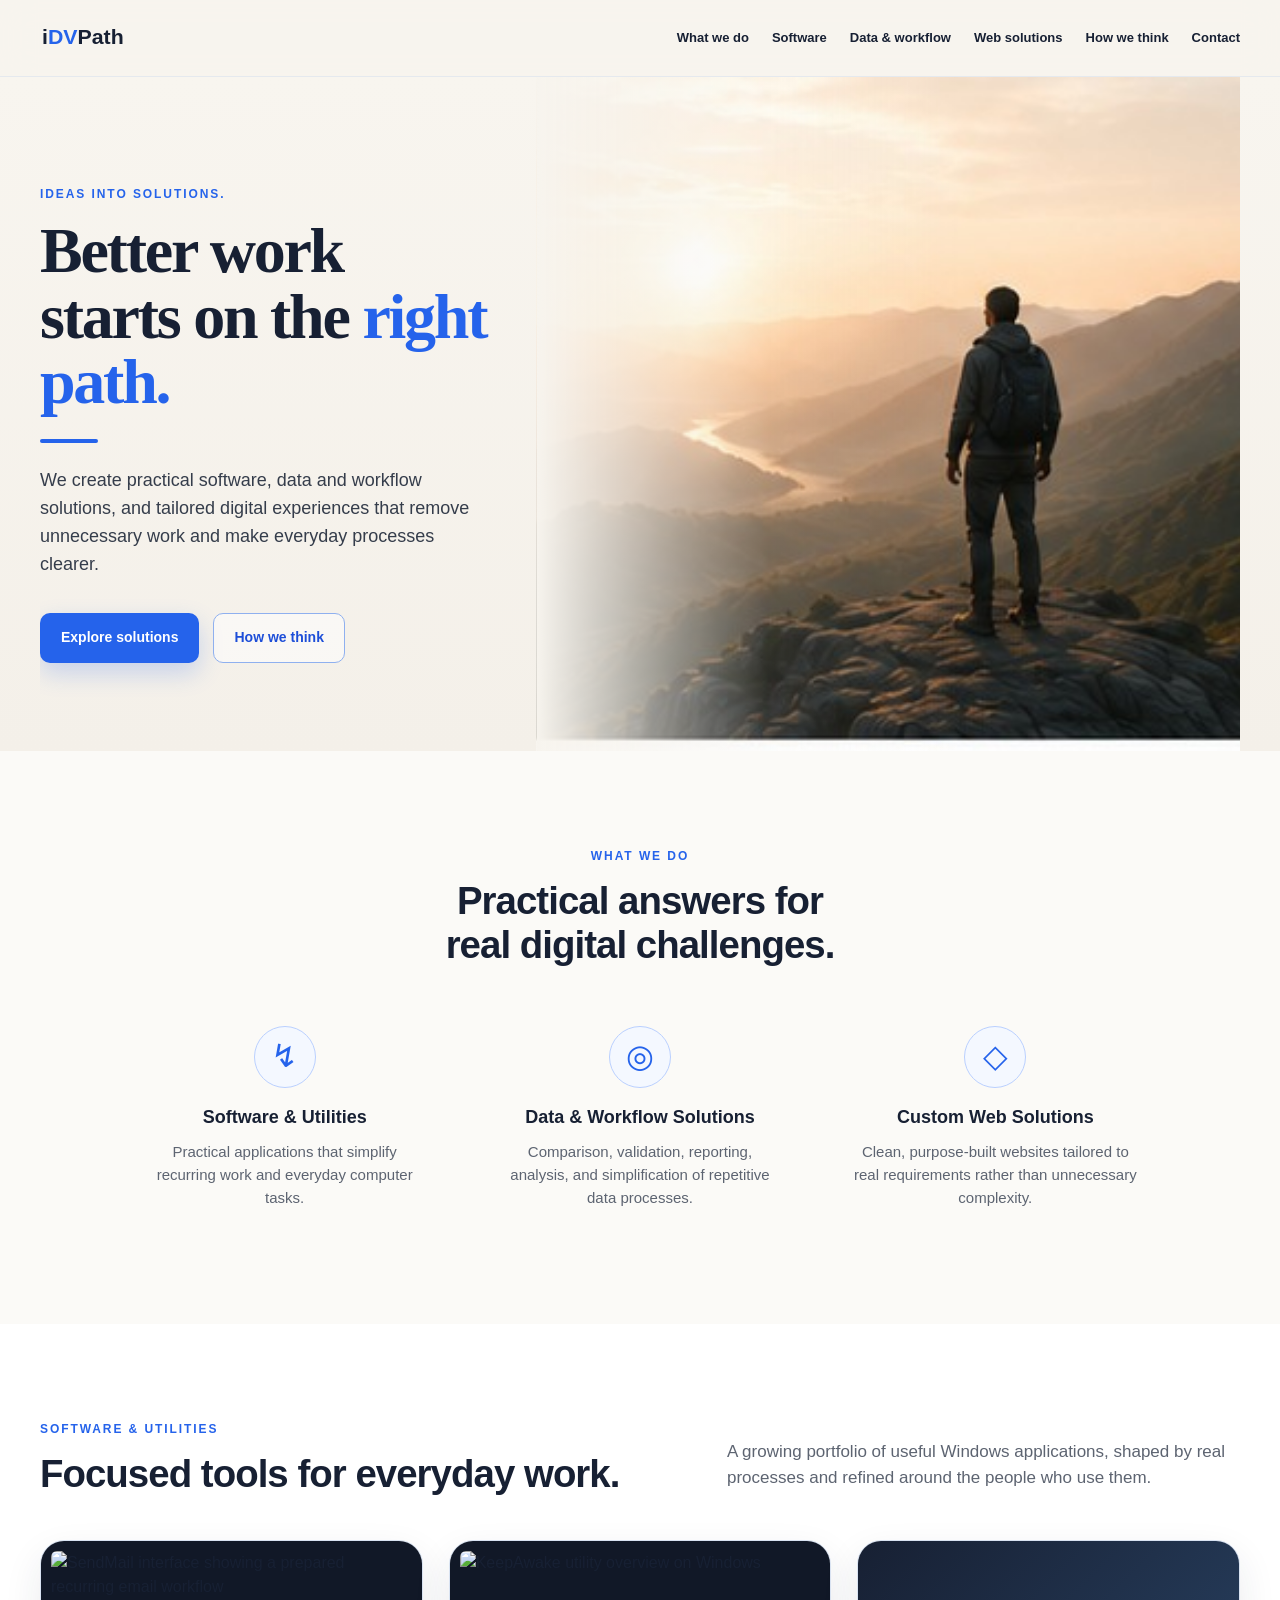
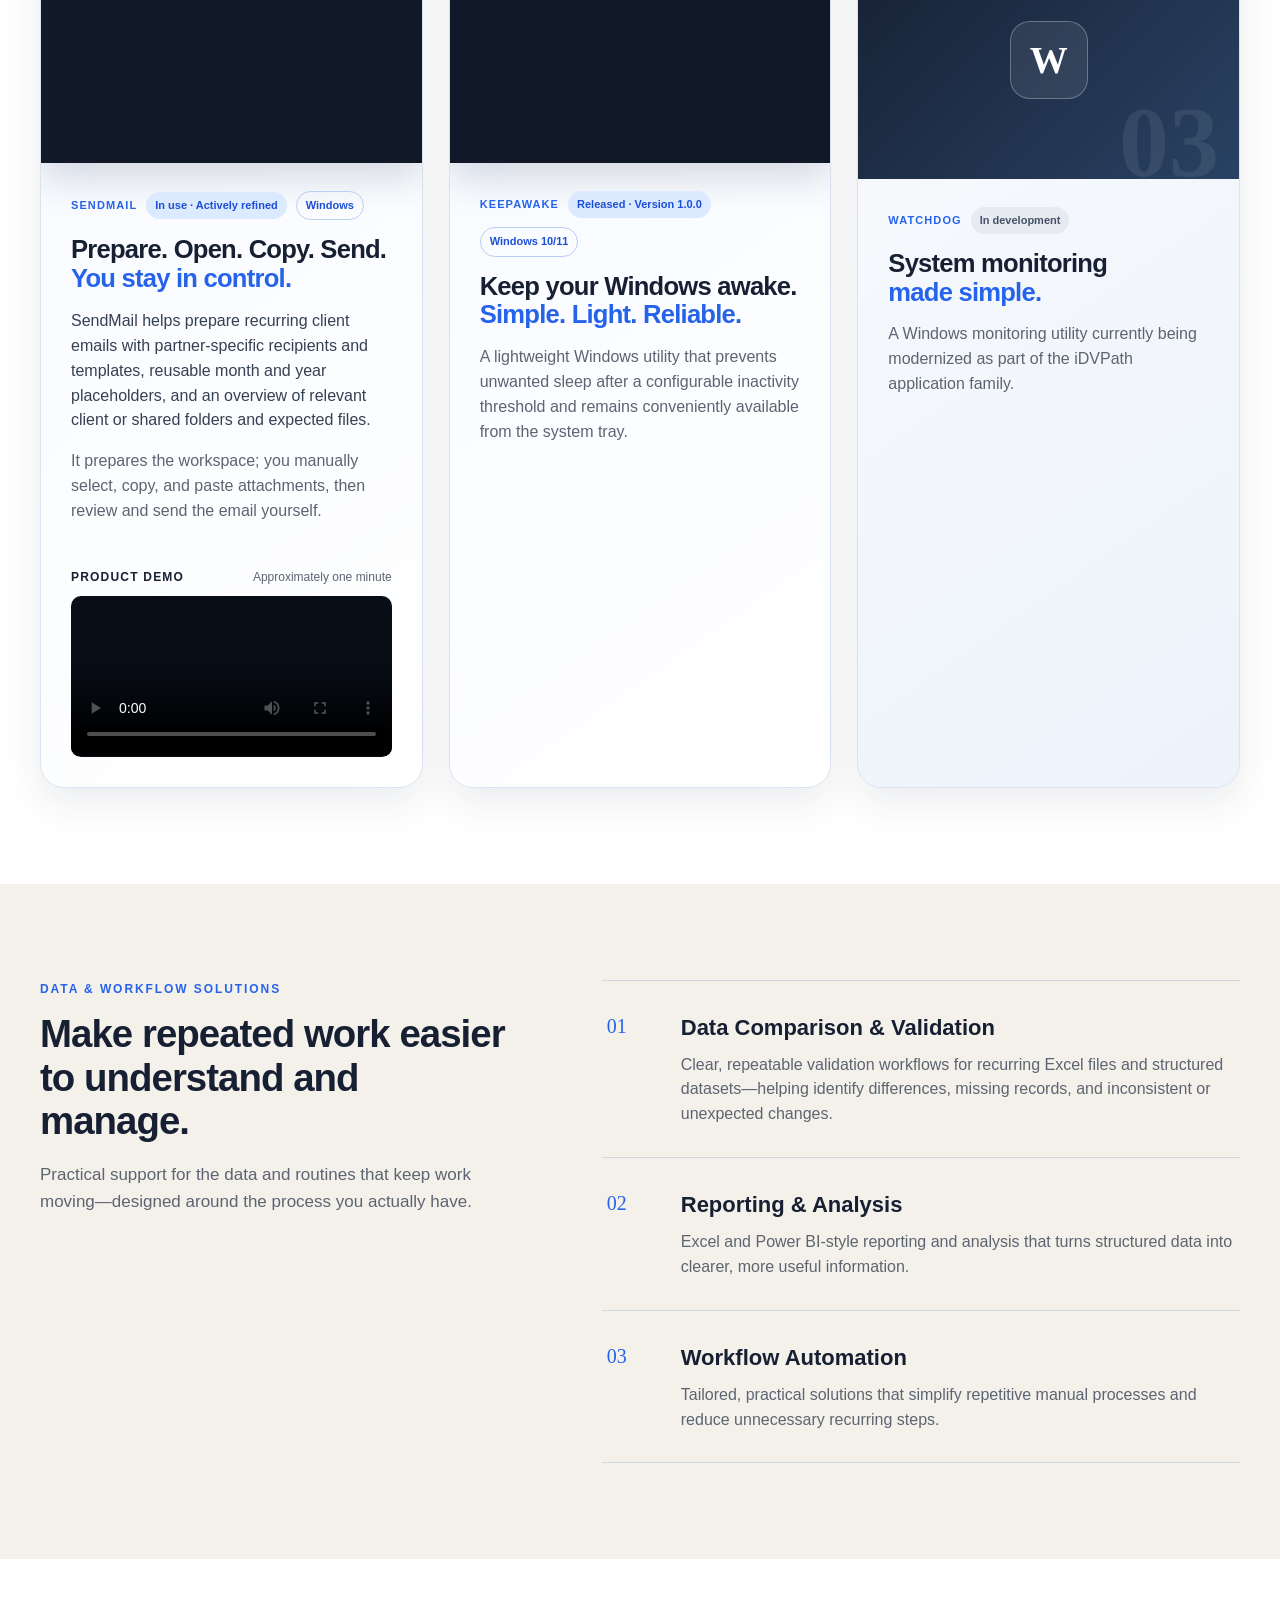
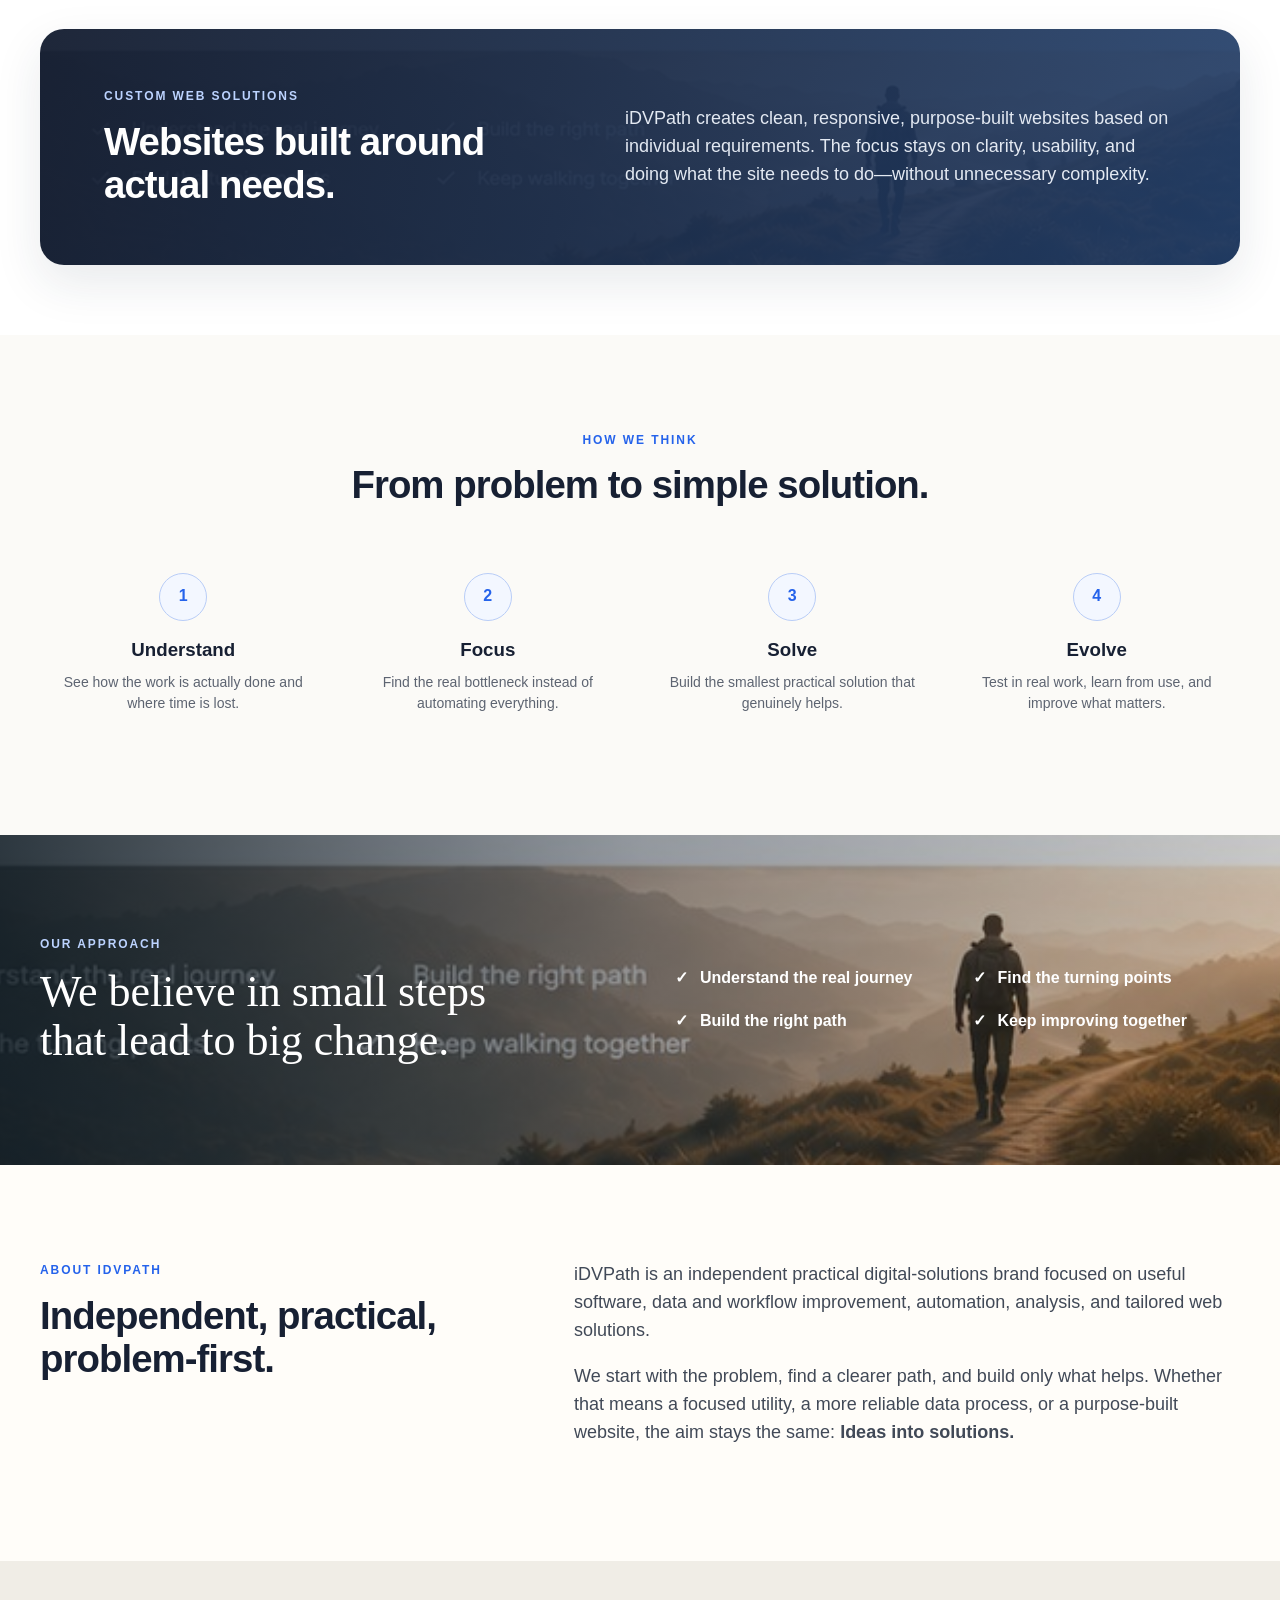
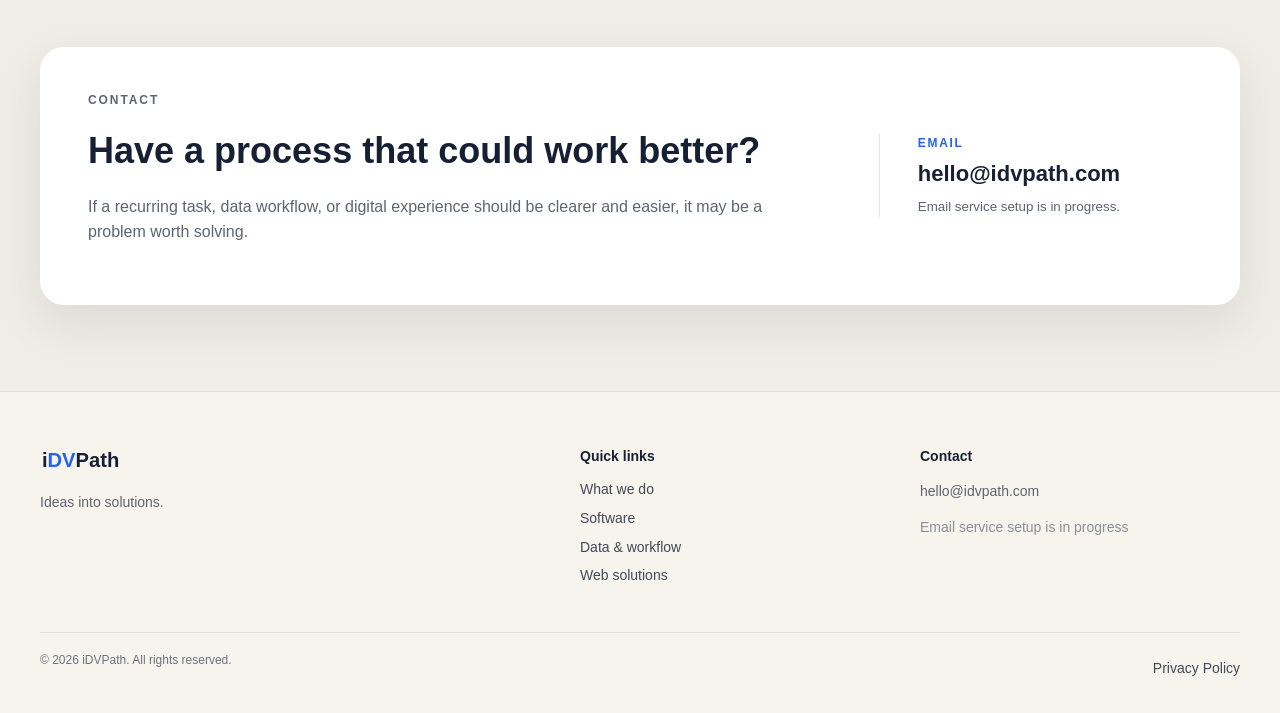
==== commit 36854021: "Refine desktop portfolio layout" ====
--- a/index.html
+++ b/index.html
@@ -50,33 +50,39 @@
       <div class="wrap">
         <div class="section-heading-row"><div><p class="section-kicker">Software &amp; Utilities</p><h2>Focused tools for everyday work.</h2></div><p class="section-intro">A growing portfolio of useful Windows applications, shaped by real processes and refined around the people who use them.</p></div>
 
-        <article class="product-showcase reveal">
-          <div class="product-copy">
-            <div class="product-meta"><span>SendMail</span><span class="badge">In use · Actively refined</span><span class="platform">Windows</span></div>
-            <h3>Prepare. Open. Copy. Send.<br /><em>You stay in control.</em></h3>
-            <p class="product-lead">SendMail helps prepare recurring client emails with partner-specific recipients and templates, reusable month and year placeholders, and an overview of relevant client or shared folders and expected files.</p>
-            <p>It prepares the workspace; you manually select, copy, and paste attachments, then review and send the email yourself.</p>
-          </div>
-          <figure class="product-visual"><img src="assets/sendmail-overview.jpg" alt="SendMail interface showing a prepared recurring email workflow" /></figure>
-        </article>
+        <div class="product-grid">
+          <article class="product-card reveal">
+            <figure class="product-visual"><img src="assets/sendmail-overview.jpg" alt="SendMail interface showing a prepared recurring email workflow" /></figure>
+            <div class="product-copy">
+              <div class="product-meta"><span>SendMail</span><span class="badge">In use · Actively refined</span><span class="platform">Windows</span></div>
+              <h3>Prepare. Open. Copy. Send.<br /><em>You stay in control.</em></h3>
+              <p class="product-lead">SendMail helps prepare recurring client emails with partner-specific recipients and templates, reusable month and year placeholders, and an overview of relevant client or shared folders and expected files.</p>
+              <p>It prepares the workspace; you manually select, copy, and paste attachments, then review and send the email yourself.</p>
+            </div>
+            <div class="product-demo">
+              <p><strong>Product demo</strong><span>Approximately one minute</span></p>
+              <video controls preload="metadata" poster="assets/sendmail-overview.jpg"><source src="assets/sendmail-demo.mp4" type="video/mp4" />Your browser does not support HTML5 video. The SendMail demo is available as an MP4 file.</video>
+            </div>
+          </article>
 
-        <article class="demo-panel reveal">
-          <div><p class="section-kicker">Product demo</p><h3>See the SendMail workflow</h3><p>A short, approximately one-minute look at how SendMail supports email preparation while keeping every attachment and send action in your hands.</p></div>
-          <video controls preload="metadata" poster="assets/sendmail-overview.jpg"><source src="assets/sendmail-demo.mp4" type="video/mp4" />Your browser does not support HTML5 video. The SendMail demo is available as an MP4 file.</video>
-        </article>
+          <article class="product-card reveal">
+            <figure class="product-visual"><img src="assets/keepawake-overview.jpg" alt="KeepAwake utility overview on Windows" /></figure>
+            <div class="product-copy">
+              <div class="product-meta"><span>KeepAwake</span><span class="badge">Released · Version 1.0.0</span><span class="platform">Windows 10/11</span></div>
+              <h3>Keep your Windows awake.<br /><em>Simple. Light. Reliable.</em></h3>
+              <p class="product-lead">A lightweight Windows utility that prevents unwanted sleep after a configurable inactivity threshold and remains conveniently available from the system tray.</p>
+            </div>
+          </article>
 
-        <article class="product-showcase reverse reveal">
-          <div class="product-copy">
-            <div class="product-meta"><span>KeepAwake</span><span class="badge">Released · Version 1.0.0</span><span class="platform">Windows 10/11</span></div>
-            <h3>Keep your Windows awake.<br /><em>Simple. Light. Reliable.</em></h3>
-            <p class="product-lead">A lightweight Windows utility that prevents unwanted sleep after a configurable inactivity threshold and remains conveniently available from the system tray.</p>
-          </div>
-          <figure class="product-visual"><img src="assets/keepawake-overview.jpg" alt="KeepAwake utility overview on Windows" /></figure>
-        </article>
-
-        <article class="watchdog reveal">
-          <div class="watchdog-mark" aria-hidden="true">W</div><div><div class="product-meta"><span>WatchDog</span><span class="badge developing">In development</span></div><h3>System monitoring made simple.</h3><p>A Windows monitoring utility currently being modernized as part of the iDVPath application family.</p></div><span class="watchdog-number" aria-hidden="true">03</span>
-        </article>
+          <article class="product-card watchdog reveal">
+            <div class="watchdog-visual" aria-hidden="true"><div class="watchdog-mark">W</div><span>03</span></div>
+            <div class="product-copy">
+              <div class="product-meta"><span>WatchDog</span><span class="badge developing">In development</span></div>
+              <h3>System monitoring<br /><em>made simple.</em></h3>
+              <p class="product-lead">A Windows monitoring utility currently being modernized as part of the iDVPath application family.</p>
+            </div>
+          </article>
+        </div>
       </div>
     </section>
 
--- a/styles.css
+++ b/styles.css
@@ -1,14 +1,14 @@
-:root{--bg:#f7f4ee;--paper:#fffdf9;--ink:#172033;--muted:#5d6471;--blue:#2563eb;--blue-soft:#eaf2ff;--line:#dfe5ee;--shadow:0 18px 48px rgba(32,45,67,.10);--radius:24px;--wrap:min(1180px,calc(100% - 40px))}
+:root{--bg:#f7f4ee;--paper:#fffdf9;--ink:#172033;--muted:#5d6471;--blue:#2563eb;--blue-soft:#eaf2ff;--line:#dfe5ee;--shadow:0 18px 48px rgba(32,45,67,.10);--radius:24px;--wrap:min(1480px,calc(100% - 80px))}
 *{box-sizing:border-box}html{scroll-behavior:smooth;scroll-padding-top:76px}body{margin:0;background:var(--bg);color:var(--ink);font-family:Inter,Segoe UI,Arial,sans-serif;line-height:1.55}a{color:inherit;text-decoration:none}img,video{max-width:100%;display:block}.wrap{width:var(--wrap);margin-inline:auto}
 .site-header{position:sticky;top:0;z-index:50;background:rgba(247,244,238,.88);backdrop-filter:blur(16px);border-bottom:1px solid rgba(223,229,238,.75)}.nav-wrap{height:76px;display:flex;align-items:center;justify-content:space-between;gap:28px}.brand img{width:132px}.nav{display:flex;align-items:center;gap:23px;font-size:13px;font-weight:600}.nav a{position:relative;padding:6px 0}.nav a:after{content:"";position:absolute;left:0;bottom:0;width:0;height:2px;background:var(--blue);transition:.25s}.nav a:hover:after,.nav a:focus-visible:after{width:100%}.nav-toggle{display:none;border:0;background:none;font-size:24px;color:var(--ink);cursor:pointer}
-.hero{background:linear-gradient(180deg,#f8f5ef,#f4f0e9)}.hero-grid{min-height:620px;display:grid;grid-template-columns:1.02fr 1.15fr;align-items:stretch;overflow:hidden}.hero-copy{padding:108px 42px 88px 0;display:flex;flex-direction:column;justify-content:center}.eyebrow,.section-kicker{text-transform:uppercase;letter-spacing:.16em;font-size:12px;font-weight:800;color:var(--blue);margin:0 0 14px}.hero h1,.journey h2{font-family:Georgia,'Times New Roman',serif}.hero h1{font-size:clamp(48px,5vw,76px);line-height:1.03;letter-spacing:-.035em;margin:0;max-width:690px;font-weight:600}.hero h1 span{color:var(--blue)}.accent-line{width:58px;height:4px;background:var(--blue);margin:24px 0;border-radius:99px}.lead{font-size:18px;max-width:610px;color:#353d4b;margin:0 0 34px}.hero-actions{display:flex;gap:14px;flex-wrap:wrap}.btn{display:inline-flex;align-items:center;justify-content:center;padding:13px 20px;border-radius:10px;font-weight:700;font-size:14px;border:1px solid transparent;transition:.22s}.btn.primary{background:var(--blue);color:#fff;box-shadow:0 10px 24px rgba(37,99,235,.22)}.btn.primary:hover{transform:translateY(-1px);background:#1d4ed8}.btn.secondary{border-color:#8fb0ef;color:#1d4ed8;background:rgba(255,255,255,.52)}.btn.secondary:hover{background:#fff}.hero-image{min-height:620px;background-image:linear-gradient(90deg,#f7f4ee 0%,rgba(247,244,238,.7) 12%,rgba(247,244,238,.12) 33%,transparent 60%),url('assets/hero-path.jpg');background-size:cover;background-position:center right}
+.hero{background:linear-gradient(180deg,#f8f5ef,#f4f0e9)}.hero-grid{min-height:620px;display:grid;grid-template-columns:.88fr 1.25fr;align-items:stretch;overflow:hidden}.hero-copy{padding:108px 42px 88px 0;display:flex;flex-direction:column;justify-content:center}.eyebrow,.section-kicker{text-transform:uppercase;letter-spacing:.16em;font-size:12px;font-weight:800;color:var(--blue);margin:0 0 14px}.hero h1,.journey h2{font-family:Georgia,'Times New Roman',serif}.hero h1{font-size:clamp(48px,5vw,76px);line-height:1.03;letter-spacing:-.035em;margin:0;max-width:690px;font-weight:600}.hero h1 span{color:var(--blue)}.accent-line{width:58px;height:4px;background:var(--blue);margin:24px 0;border-radius:99px}.lead{font-size:18px;max-width:610px;color:#353d4b;margin:0 0 34px}.hero-actions{display:flex;gap:14px;flex-wrap:wrap}.btn{display:inline-flex;align-items:center;justify-content:center;padding:13px 20px;border-radius:10px;font-weight:700;font-size:14px;border:1px solid transparent;transition:.22s}.btn.primary{background:var(--blue);color:#fff;box-shadow:0 10px 24px rgba(37,99,235,.22)}.btn.primary:hover{transform:translateY(-1px);background:#1d4ed8}.btn.secondary{border-color:#8fb0ef;color:#1d4ed8;background:rgba(255,255,255,.52)}.btn.secondary:hover{background:#fff}.hero-image{min-height:620px;background-image:linear-gradient(90deg,#f7f4ee 0%,rgba(247,244,238,.7) 12%,rgba(247,244,238,.12) 33%,transparent 60%),url('assets/hero-path.jpg');background-size:cover;background-position:66% center}
 .section{padding:96px 0;background:var(--paper)}.section h2{font-size:clamp(30px,3vw,46px);line-height:1.13;margin:0 0 42px;letter-spacing:-.025em}.what{text-align:center;background:#fbfaf7}.principles{display:grid;grid-template-columns:repeat(3,1fr);gap:26px;max-width:1040px;margin:auto}.principle{padding:18px 22px}.icon{width:62px;height:62px;margin:0 auto 16px;border:1px solid #bad0ff;background:#f4f8ff;color:var(--blue);border-radius:50%;display:grid;place-items:center;font-size:32px}.principle h3{font-size:18px;margin:0 0 8px}.principle p{margin:0;color:var(--muted);font-size:15px}
-.solutions{background:#fff}.section-heading-row{display:grid;grid-template-columns:1.1fr .9fr;gap:60px;align-items:end;margin-bottom:44px}.section-heading-row h2{margin:0}.section-intro{color:var(--muted);font-size:17px;margin:0 0 4px}.product-showcase{background:linear-gradient(135deg,#eef5ff,#fbfdff);border:1px solid #d9e7ff;border-radius:var(--radius);padding:44px;display:grid;grid-template-columns:.9fr 1.1fr;gap:48px;align-items:center;box-shadow:var(--shadow);margin-top:30px}.product-showcase.reverse{grid-template-columns:1.05fr .95fr;background:linear-gradient(135deg,#fcfbf7,#f2f5f7);border-color:#dfe4e8}.product-showcase.reverse .product-copy{order:2}.product-meta{display:flex;gap:9px;align-items:center;flex-wrap:wrap;text-transform:uppercase;letter-spacing:.1em;font-size:11px;color:var(--blue);font-weight:800}.badge,.platform{display:inline-flex;border-radius:99px;padding:5px 9px;background:#dbeafe;color:#1d4ed8;font-size:11px;text-transform:none;letter-spacing:0;font-weight:700}.platform{background:transparent;border:1px solid #b8cef4}.product-showcase h3{font-size:clamp(28px,3vw,40px);line-height:1.12;margin:15px 0;letter-spacing:-.03em}.product-showcase h3 em{color:var(--blue);font-style:normal}.product-lead{font-size:17px;color:#354052}.product-copy>p:last-child{color:var(--muted)}.product-visual{margin:0;background:#111827;border-radius:18px;padding:13px;box-shadow:0 28px 60px rgba(26,45,78,.22)}.product-visual img{border-radius:9px;width:100%}.demo-panel{display:grid;grid-template-columns:.7fr 1.3fr;gap:42px;align-items:center;margin:30px 0;padding:38px;background:#152238;color:#fff;border-radius:var(--radius)}.demo-panel h3{font-size:28px;margin:0 0 10px}.demo-panel p:last-child{color:#c9d3e3}.demo-panel video{width:100%;border-radius:14px;background:#080d16;box-shadow:0 18px 36px rgba(0,0,0,.25)}
-.watchdog{margin-top:30px;border:1px solid #cdd7e6;background:linear-gradient(120deg,#f8fafc,#edf3fb);border-radius:20px;padding:32px 38px;display:grid;grid-template-columns:auto 1fr auto;align-items:center;gap:25px;position:relative;overflow:hidden}.watchdog-mark{width:68px;height:68px;border-radius:18px;background:#172033;color:#fff;display:grid;place-items:center;font:700 34px Georgia,serif}.watchdog h3{margin:8px 0 3px;font-size:25px}.watchdog p{margin:0;color:var(--muted)}.badge.developing{background:#e7eaf0;color:#455269}.watchdog-number{font:700 86px Georgia,serif;color:rgba(37,99,235,.09)}
+.solutions{background:#fff}.section-heading-row{display:grid;grid-template-columns:1.1fr .9fr;gap:60px;align-items:end;margin-bottom:44px}.section-heading-row h2{margin:0}.section-intro{color:var(--muted);font-size:17px;margin:0 0 4px}.product-grid{display:grid;grid-template-columns:repeat(3,minmax(0,1fr));gap:26px;align-items:stretch}.product-card{min-width:0;display:flex;flex-direction:column;overflow:hidden;background:linear-gradient(145deg,#f7faff,#fff);border:1px solid #d9e3f2;border-radius:var(--radius);box-shadow:0 15px 38px rgba(32,45,67,.09)}.product-copy{padding:28px 30px}.product-meta{display:flex;gap:9px;align-items:center;flex-wrap:wrap;text-transform:uppercase;letter-spacing:.1em;font-size:11px;color:var(--blue);font-weight:800}.badge,.platform{display:inline-flex;border-radius:99px;padding:5px 9px;background:#dbeafe;color:#1d4ed8;font-size:11px;text-transform:none;letter-spacing:0;font-weight:700}.platform{background:transparent;border:1px solid #b8cef4}.product-card h3{font-size:clamp(25px,2vw,34px);line-height:1.13;margin:15px 0;letter-spacing:-.03em}.product-card h3 em{color:var(--blue);font-style:normal}.product-lead{font-size:16px;color:#354052}.product-copy>p:last-child{color:var(--muted)}.product-visual{margin:0;background:#111827;padding:10px;box-shadow:0 16px 34px rgba(26,45,78,.16)}.product-visual img{border-radius:6px;width:100%;aspect-ratio:16/9;object-fit:cover}.product-demo{margin-top:auto;padding:0 30px 30px}.product-demo p{display:flex;justify-content:space-between;gap:12px;margin:0 0 10px;font-size:12px;color:var(--muted)}.product-demo p strong{color:var(--ink);text-transform:uppercase;letter-spacing:.1em}.product-demo video{width:100%;border-radius:10px;background:#080d16}.watchdog{background:linear-gradient(145deg,#f8fafc,#edf3fb)}.watchdog-visual{min-height:238px;background:linear-gradient(135deg,#172033,#294263);position:relative;display:grid;place-items:center;overflow:hidden}.watchdog-mark{width:78px;height:78px;border:1px solid rgba(255,255,255,.28);border-radius:20px;background:rgba(255,255,255,.08);color:#fff;display:grid;place-items:center;font:700 38px Georgia,serif}.watchdog-visual>span{position:absolute;right:20px;bottom:-20px;font:700 100px Georgia,serif;color:rgba(255,255,255,.08)}.badge.developing{background:#e7eaf0;color:#455269}
 .data-solutions{background:#f4f1eb}.capability-layout{display:grid;grid-template-columns:.85fr 1.15fr;gap:90px}.capability-heading{position:sticky;top:120px;align-self:start}.capability-heading h2{margin-bottom:20px}.capability-heading>p:last-child{color:var(--muted);font-size:17px}.capability-list{border-top:1px solid #cfd7e2}.capability{display:grid;grid-template-columns:54px 1fr;gap:20px;padding:30px 5px;border-bottom:1px solid #cfd7e2}.capability>span{font-family:Georgia,serif;color:var(--blue);font-size:20px}.capability h3{margin:0 0 8px;font-size:22px}.capability p{margin:0;color:var(--muted)}
 .web-solutions{background:#fff;padding-top:70px;padding-bottom:70px}.web-panel{border-radius:var(--radius);padding:58px 64px;color:#fff;background:linear-gradient(105deg,rgba(23,32,51,.97),rgba(32,61,105,.91)),url('assets/journey-path.jpg') center/cover;display:grid;grid-template-columns:.9fr 1.1fr;gap:70px;align-items:center;box-shadow:var(--shadow)}.web-panel h2{margin:0}.web-panel>p{font-size:18px;color:#e3e9f2;margin:0}.section-kicker.light{color:#bcd3ff}
 .thinking{text-align:center;background:#fbfaf7}.steps{display:grid;grid-template-columns:repeat(4,1fr);gap:18px}.step{padding:24px 18px}.step span{width:48px;height:48px;border-radius:50%;display:grid;place-items:center;margin:0 auto 14px;background:#f3f7ff;border:1px solid #b9cdf7;color:var(--blue);font-weight:800}.step h3{margin:0 0 8px}.step p{color:var(--muted);font-size:14px;margin:0}.journey{position:relative;min-height:330px;background:url('assets/journey-path.jpg') center/cover no-repeat;color:#fff;display:grid;align-items:center}.journey-overlay{position:absolute;inset:0;background:linear-gradient(90deg,rgba(16,28,37,.88),rgba(31,41,55,.48),rgba(30,30,30,.24))}.journey-content{position:relative;z-index:1;display:grid;grid-template-columns:1fr 1fr;gap:70px;align-items:center}.journey h2{font-size:44px;line-height:1.12;margin:0;font-weight:500}.journey ul{list-style:none;padding:0;margin:0;display:grid;grid-template-columns:1fr 1fr;gap:18px 30px}.journey li{position:relative;padding-left:25px;font-weight:600}.journey li:before{content:"✓";position:absolute;left:0}.about-grid{display:grid;grid-template-columns:.8fr 1.2fr;gap:90px}.about-grid h2{margin:0}.about-copy{font-size:18px;color:#414957}.about-copy p:first-child{margin-top:0}
 .contact-section{padding:86px 0;background:#f0ede6}.contact-card{background:#fff;border-radius:var(--radius);padding:44px 48px;display:grid;grid-template-columns:1.4fr .6fr;gap:60px;box-shadow:var(--shadow);align-items:center}.contact-card h2{font-size:36px;margin:4px 0 12px}.contact-card p{color:var(--muted);max-width:690px}.contact-side{border-left:1px solid var(--line);padding-left:38px;display:flex;flex-direction:column;gap:5px}.contact-label{font-size:12px;text-transform:uppercase;letter-spacing:.14em;color:var(--blue);font-weight:800}.contact-side strong{font-size:22px}.contact-side small{color:var(--muted)}.footer{background:#f7f4ee;padding:54px 0 26px;border-top:1px solid #e4dfd6}.footer-grid{display:grid;grid-template-columns:1.2fr .7fr .8fr;gap:60px}.footer-logo{width:125px;margin-bottom:16px}.footer p{color:var(--muted);font-size:14px}.footer h3{font-size:14px;margin:0 0 12px}.footer a{display:block;margin:7px 0;color:#414957;font-size:14px}.muted{opacity:.7}.footer-bottom{margin-top:38px;padding-top:18px;border-top:1px solid #e4dfd6;display:flex;justify-content:space-between;color:#6b7280;font-size:12px}.reveal{opacity:0;transform:translateY(16px);transition:opacity .65s ease,transform .65s ease}.reveal.visible{opacity:1;transform:none}
-@media(max-width:900px){.nav-toggle{display:block}.nav{display:none;position:absolute;top:76px;left:20px;right:20px;background:#fff;border:1px solid var(--line);border-radius:16px;padding:18px;box-shadow:var(--shadow);flex-direction:column;align-items:flex-start}.nav.open{display:flex}.hero-grid,.product-showcase,.product-showcase.reverse,.section-heading-row,.demo-panel,.capability-layout,.web-panel,.journey-content,.about-grid,.contact-card{grid-template-columns:1fr}.product-showcase.reverse .product-copy{order:0}.hero-copy{padding:72px 0 26px}.hero-image{min-height:360px;border-radius:24px;margin-bottom:34px;background-image:linear-gradient(0deg,rgba(247,244,238,.1),rgba(247,244,238,.05)),url('assets/hero-path.jpg')}.principles,.steps{grid-template-columns:1fr 1fr}.capability-layout{gap:42px}.capability-heading{position:static}.web-panel{gap:20px}.journey ul{grid-template-columns:1fr}.contact-side{border-left:0;border-top:1px solid var(--line);padding:24px 0 0}}
-@media(max-width:600px){:root{--wrap:min(calc(100% - 28px),1180px)}.section{padding:72px 0}.hero h1{font-size:46px}.lead{font-size:17px}.principles,.steps,.footer-grid{grid-template-columns:1fr}.product-showcase{padding:24px;gap:28px}.demo-panel{padding:25px;gap:20px}.watchdog{padding:24px;grid-template-columns:auto 1fr}.watchdog-number{display:none}.watchdog-mark{width:52px;height:52px}.web-solutions{padding-block:48px}.web-panel{padding:38px 26px}.journey h2{font-size:34px}.footer-bottom{flex-direction:column;gap:8px}}
+@media(max-width:1100px){:root{--wrap:min(100% - 40px,1180px)}.product-grid{grid-template-columns:1fr}.product-card{display:grid;grid-template-columns:.9fr 1.1fr}.product-demo{grid-column:1/-1}.watchdog-visual{min-height:300px}}
+@media(max-width:900px){.nav-toggle{display:block}.nav{display:none;position:absolute;top:76px;left:20px;right:20px;background:#fff;border:1px solid var(--line);border-radius:16px;padding:18px;box-shadow:var(--shadow);flex-direction:column;align-items:flex-start}.nav.open{display:flex}.hero-grid,.section-heading-row,.capability-layout,.web-panel,.journey-content,.about-grid,.contact-card{grid-template-columns:1fr}.hero-copy{padding:72px 0 26px}.hero-image{min-height:360px;border-radius:24px;margin-bottom:34px;background-image:linear-gradient(0deg,rgba(247,244,238,.1),rgba(247,244,238,.05)),url('assets/hero-path.jpg');background-position:66% center}.principles,.steps{grid-template-columns:1fr 1fr}.capability-layout{gap:42px}.capability-heading{position:static}.web-panel{gap:20px}.journey ul{grid-template-columns:1fr}.contact-side{border-left:0;border-top:1px solid var(--line);padding:24px 0 0}}
+@media(max-width:600px){:root{--wrap:min(calc(100% - 28px),1180px)}.section{padding:72px 0}.hero h1{font-size:46px}.lead{font-size:17px}.principles,.steps,.footer-grid,.product-card{grid-template-columns:1fr}.product-copy{padding:24px}.product-demo{padding:0 24px 24px}.watchdog-visual{min-height:220px}.watchdog-mark{width:62px;height:62px}.web-solutions{padding-block:48px}.web-panel{padding:38px 26px}.journey h2{font-size:34px}.footer-bottom{flex-direction:column;gap:8px}}
 @media(prefers-reduced-motion:reduce){html{scroll-behavior:auto}.reveal{opacity:1;transform:none;transition:none}}
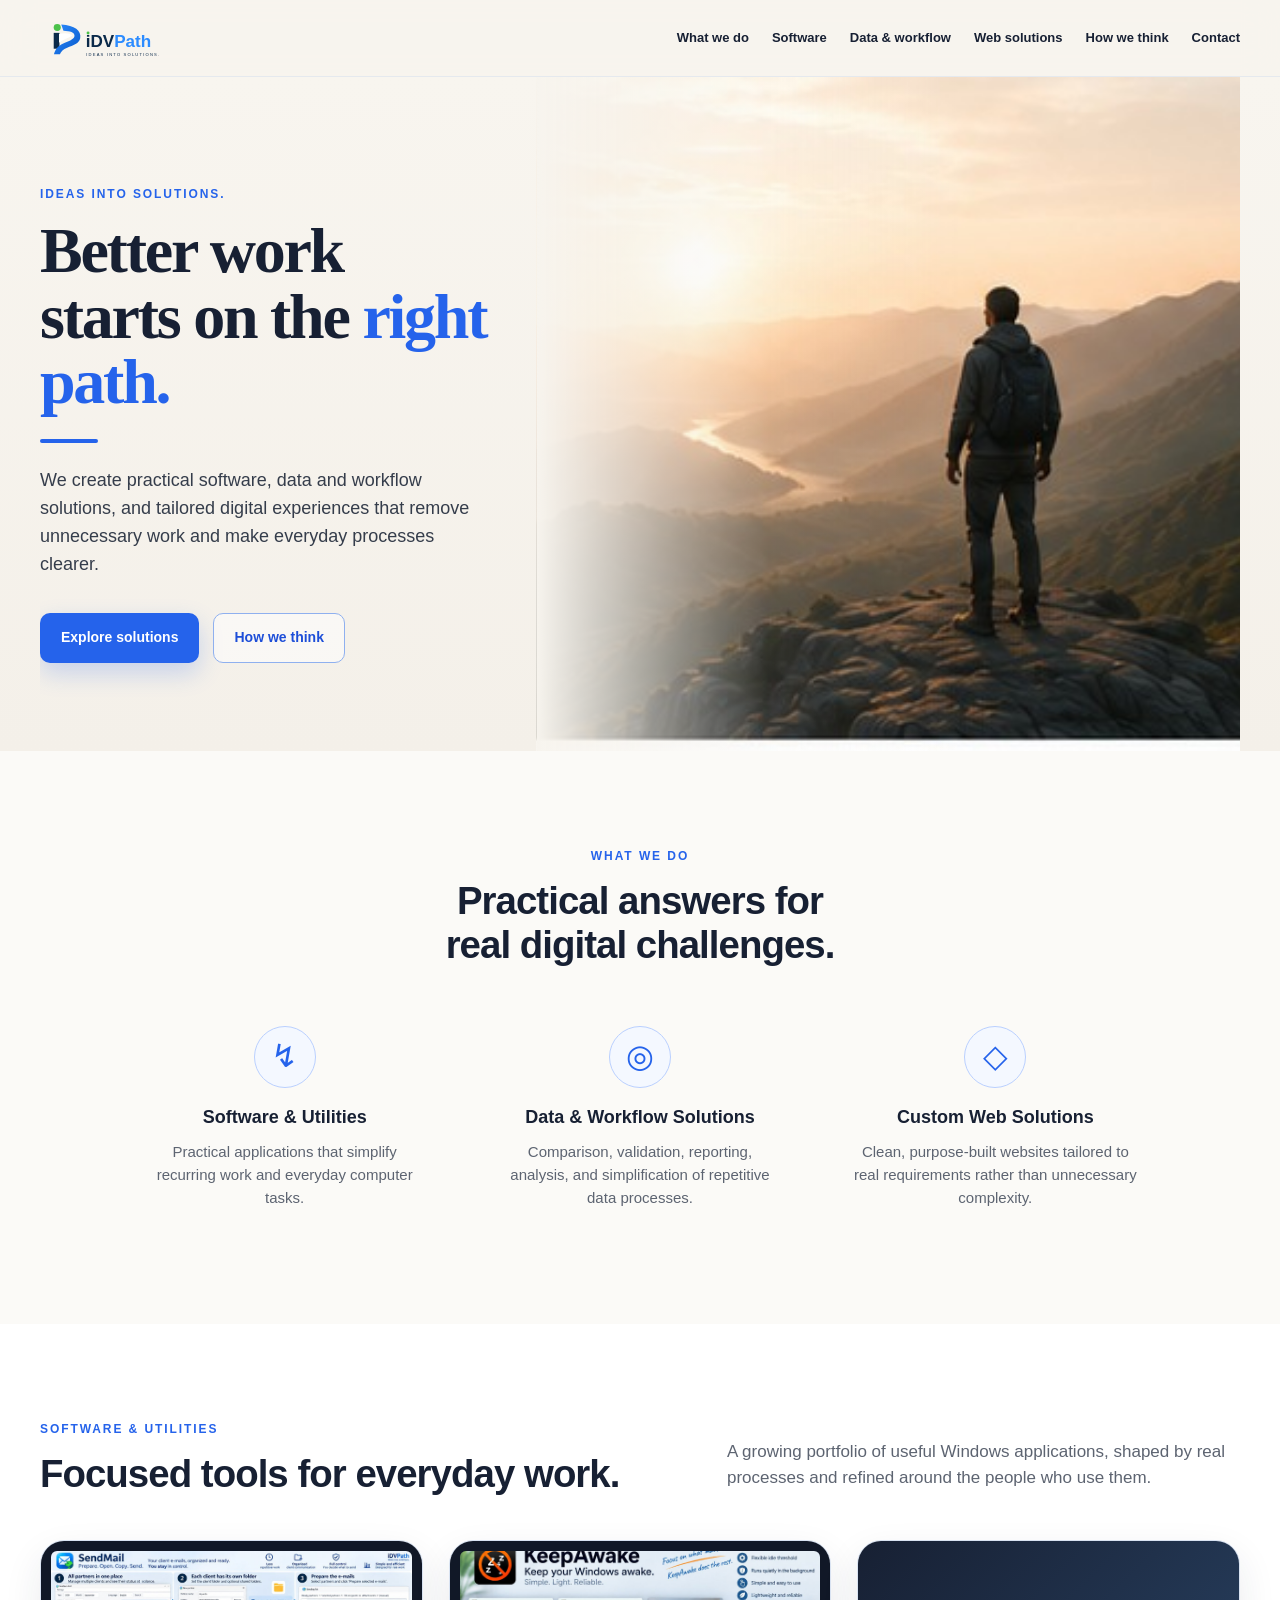
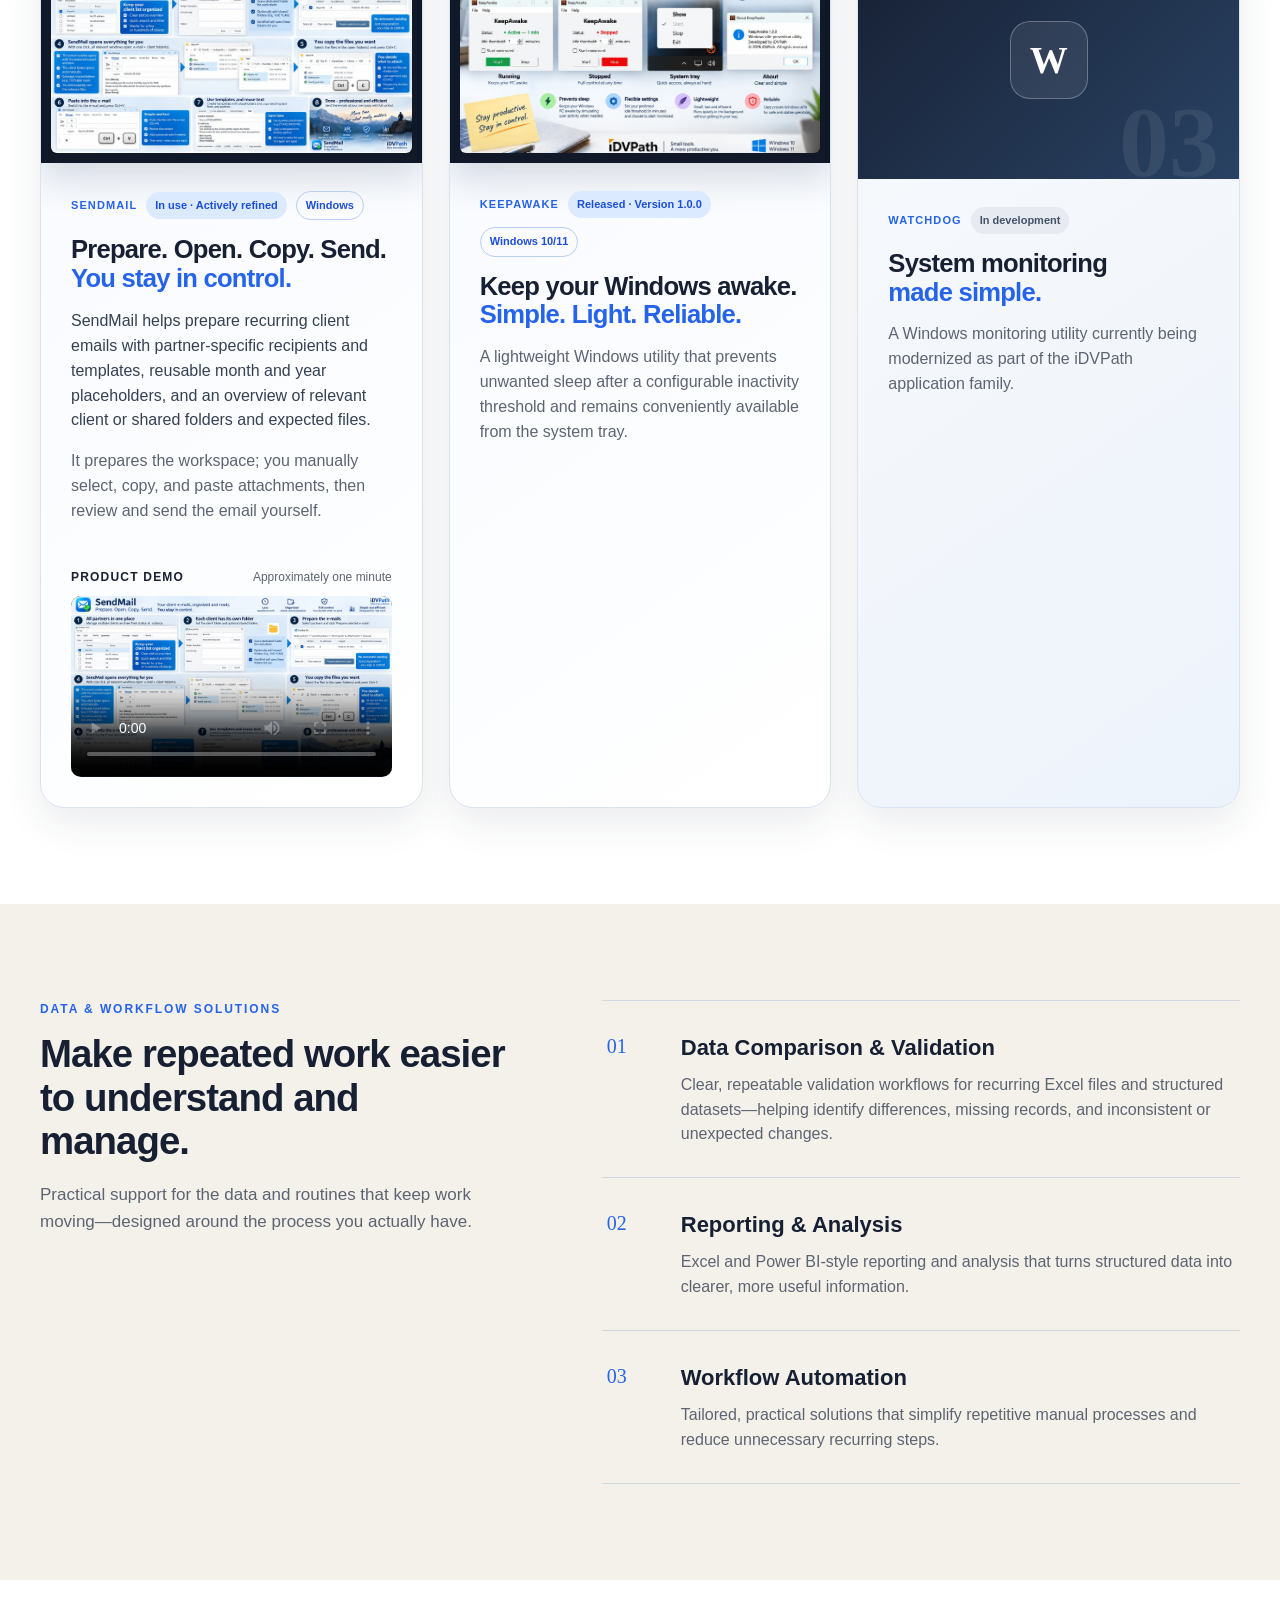
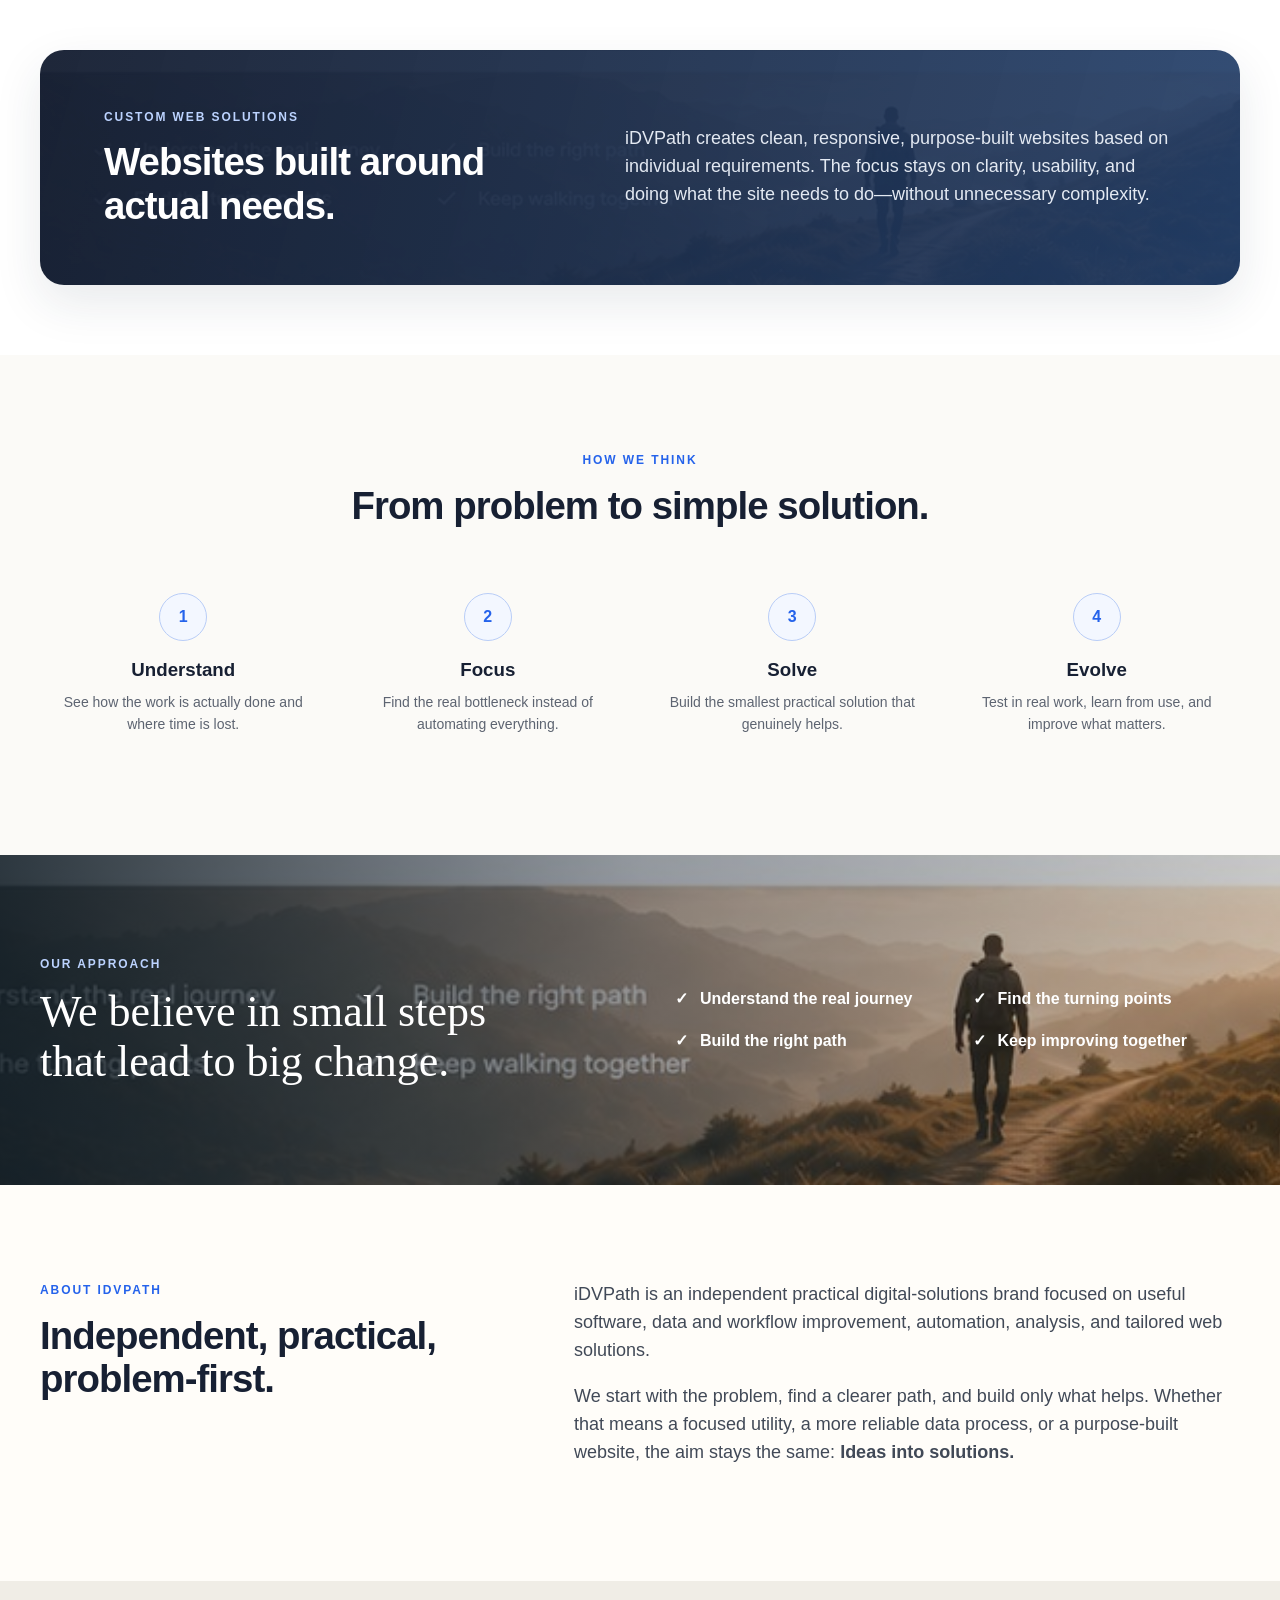
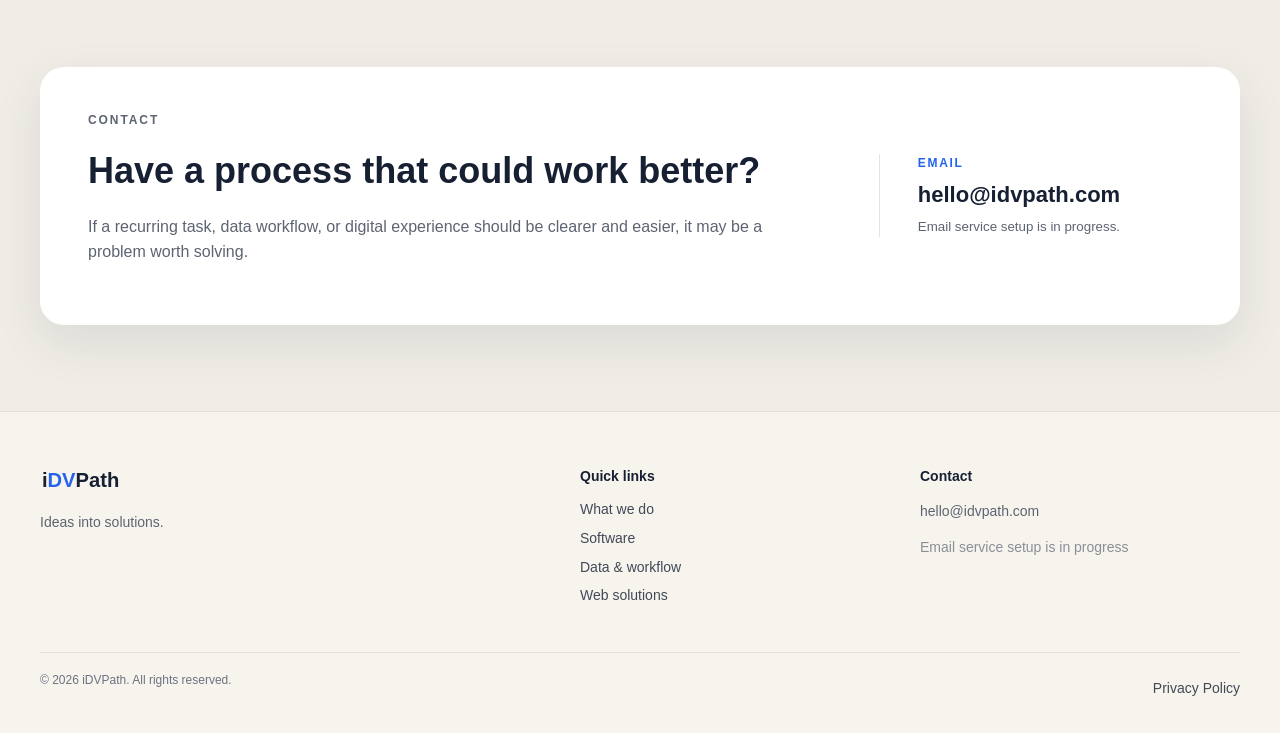
==== commit 3a2d0307: "Add product lightbox and update header logo" ====
--- a/index.html
+++ b/index.html
@@ -12,7 +12,7 @@
 <body>
   <header class="site-header" id="top">
     <div class="wrap nav-wrap">
-      <a class="brand" href="#top" aria-label="iDVPath home"><img src="assets/logo.svg" alt="iDVPath" /></a>
+      <a class="brand" href="#top" aria-label="iDVPath home"><img src="assets/idvpath-logo-horizontal.svg" alt="iDVPath" /></a>
       <button class="nav-toggle" type="button" aria-label="Open navigation" aria-expanded="false" aria-controls="primary-nav">☰</button>
       <nav class="nav" id="primary-nav" aria-label="Primary navigation">
         <a href="#what">What we do</a><a href="#software">Software</a><a href="#data">Data &amp; workflow</a>
@@ -52,7 +52,7 @@
 
         <div class="product-grid">
           <article class="product-card reveal">
-            <figure class="product-visual"><img src="assets/sendmail-overview.jpg" alt="SendMail interface showing a prepared recurring email workflow" /></figure>
+            <figure class="product-visual"><button class="lightbox-trigger" type="button" aria-label="Enlarge SendMail overview image"><img src="assets/sendmail-overview.jpg" alt="SendMail interface showing a prepared recurring email workflow" /></button></figure>
             <div class="product-copy">
               <div class="product-meta"><span>SendMail</span><span class="badge">In use · Actively refined</span><span class="platform">Windows</span></div>
               <h3>Prepare. Open. Copy. Send.<br /><em>You stay in control.</em></h3>
@@ -66,7 +66,7 @@
           </article>
 
           <article class="product-card reveal">
-            <figure class="product-visual"><img src="assets/keepawake-overview.jpg" alt="KeepAwake utility overview on Windows" /></figure>
+            <figure class="product-visual"><button class="lightbox-trigger" type="button" aria-label="Enlarge KeepAwake overview image"><img src="assets/keepawake-overview.jpg" alt="KeepAwake utility overview on Windows" /></button></figure>
             <div class="product-copy">
               <div class="product-meta"><span>KeepAwake</span><span class="badge">Released · Version 1.0.0</span><span class="platform">Windows 10/11</span></div>
               <h3>Keep your Windows awake.<br /><em>Simple. Light. Reliable.</em></h3>
@@ -115,6 +115,10 @@
   </main>
 
   <footer class="footer"><div class="wrap footer-grid"><div><img src="assets/logo.svg" class="footer-logo" alt="iDVPath" /><p>Ideas into solutions.</p></div><div><h3>Quick links</h3><a href="#what">What we do</a><a href="#software">Software</a><a href="#data">Data &amp; workflow</a><a href="#web">Web solutions</a></div><div><h3>Contact</h3><p>hello@idvpath.com</p><p class="muted">Email service setup is in progress</p></div></div><div class="wrap footer-bottom"><span>© 2026 iDVPath. All rights reserved.</span><a href="privacy.html">Privacy Policy</a></div></footer>
+  <div class="lightbox" role="dialog" aria-modal="true" aria-label="Enlarged product overview" hidden>
+    <button class="lightbox-close" type="button" aria-label="Close enlarged image">&times;</button>
+    <img class="lightbox-image" alt="" />
+  </div>
   <script src="script.js"></script>
 </body>
 </html>
--- a/styles.css
+++ b/styles.css
@@ -1,14 +1,15 @@
 :root{--bg:#f7f4ee;--paper:#fffdf9;--ink:#172033;--muted:#5d6471;--blue:#2563eb;--blue-soft:#eaf2ff;--line:#dfe5ee;--shadow:0 18px 48px rgba(32,45,67,.10);--radius:24px;--wrap:min(1480px,calc(100% - 80px))}
 *{box-sizing:border-box}html{scroll-behavior:smooth;scroll-padding-top:76px}body{margin:0;background:var(--bg);color:var(--ink);font-family:Inter,Segoe UI,Arial,sans-serif;line-height:1.55}a{color:inherit;text-decoration:none}img,video{max-width:100%;display:block}.wrap{width:var(--wrap);margin-inline:auto}
-.site-header{position:sticky;top:0;z-index:50;background:rgba(247,244,238,.88);backdrop-filter:blur(16px);border-bottom:1px solid rgba(223,229,238,.75)}.nav-wrap{height:76px;display:flex;align-items:center;justify-content:space-between;gap:28px}.brand img{width:132px}.nav{display:flex;align-items:center;gap:23px;font-size:13px;font-weight:600}.nav a{position:relative;padding:6px 0}.nav a:after{content:"";position:absolute;left:0;bottom:0;width:0;height:2px;background:var(--blue);transition:.25s}.nav a:hover:after,.nav a:focus-visible:after{width:100%}.nav-toggle{display:none;border:0;background:none;font-size:24px;color:var(--ink);cursor:pointer}
+.site-header{position:sticky;top:0;z-index:50;background:rgba(247,244,238,.88);backdrop-filter:blur(16px);border-bottom:1px solid rgba(223,229,238,.75)}.nav-wrap{height:76px;display:flex;align-items:center;justify-content:space-between;gap:28px}.brand img{width:168px;height:auto}.nav{display:flex;align-items:center;gap:23px;font-size:13px;font-weight:600}.nav a{position:relative;padding:6px 0}.nav a:after{content:"";position:absolute;left:0;bottom:0;width:0;height:2px;background:var(--blue);transition:.25s}.nav a:hover:after,.nav a:focus-visible:after{width:100%}.nav-toggle{display:none;border:0;background:none;font-size:24px;color:var(--ink);cursor:pointer}
 .hero{background:linear-gradient(180deg,#f8f5ef,#f4f0e9)}.hero-grid{min-height:620px;display:grid;grid-template-columns:.88fr 1.25fr;align-items:stretch;overflow:hidden}.hero-copy{padding:108px 42px 88px 0;display:flex;flex-direction:column;justify-content:center}.eyebrow,.section-kicker{text-transform:uppercase;letter-spacing:.16em;font-size:12px;font-weight:800;color:var(--blue);margin:0 0 14px}.hero h1,.journey h2{font-family:Georgia,'Times New Roman',serif}.hero h1{font-size:clamp(48px,5vw,76px);line-height:1.03;letter-spacing:-.035em;margin:0;max-width:690px;font-weight:600}.hero h1 span{color:var(--blue)}.accent-line{width:58px;height:4px;background:var(--blue);margin:24px 0;border-radius:99px}.lead{font-size:18px;max-width:610px;color:#353d4b;margin:0 0 34px}.hero-actions{display:flex;gap:14px;flex-wrap:wrap}.btn{display:inline-flex;align-items:center;justify-content:center;padding:13px 20px;border-radius:10px;font-weight:700;font-size:14px;border:1px solid transparent;transition:.22s}.btn.primary{background:var(--blue);color:#fff;box-shadow:0 10px 24px rgba(37,99,235,.22)}.btn.primary:hover{transform:translateY(-1px);background:#1d4ed8}.btn.secondary{border-color:#8fb0ef;color:#1d4ed8;background:rgba(255,255,255,.52)}.btn.secondary:hover{background:#fff}.hero-image{min-height:620px;background-image:linear-gradient(90deg,#f7f4ee 0%,rgba(247,244,238,.7) 12%,rgba(247,244,238,.12) 33%,transparent 60%),url('assets/hero-path.jpg');background-size:cover;background-position:66% center}
 .section{padding:96px 0;background:var(--paper)}.section h2{font-size:clamp(30px,3vw,46px);line-height:1.13;margin:0 0 42px;letter-spacing:-.025em}.what{text-align:center;background:#fbfaf7}.principles{display:grid;grid-template-columns:repeat(3,1fr);gap:26px;max-width:1040px;margin:auto}.principle{padding:18px 22px}.icon{width:62px;height:62px;margin:0 auto 16px;border:1px solid #bad0ff;background:#f4f8ff;color:var(--blue);border-radius:50%;display:grid;place-items:center;font-size:32px}.principle h3{font-size:18px;margin:0 0 8px}.principle p{margin:0;color:var(--muted);font-size:15px}
-.solutions{background:#fff}.section-heading-row{display:grid;grid-template-columns:1.1fr .9fr;gap:60px;align-items:end;margin-bottom:44px}.section-heading-row h2{margin:0}.section-intro{color:var(--muted);font-size:17px;margin:0 0 4px}.product-grid{display:grid;grid-template-columns:repeat(3,minmax(0,1fr));gap:26px;align-items:stretch}.product-card{min-width:0;display:flex;flex-direction:column;overflow:hidden;background:linear-gradient(145deg,#f7faff,#fff);border:1px solid #d9e3f2;border-radius:var(--radius);box-shadow:0 15px 38px rgba(32,45,67,.09)}.product-copy{padding:28px 30px}.product-meta{display:flex;gap:9px;align-items:center;flex-wrap:wrap;text-transform:uppercase;letter-spacing:.1em;font-size:11px;color:var(--blue);font-weight:800}.badge,.platform{display:inline-flex;border-radius:99px;padding:5px 9px;background:#dbeafe;color:#1d4ed8;font-size:11px;text-transform:none;letter-spacing:0;font-weight:700}.platform{background:transparent;border:1px solid #b8cef4}.product-card h3{font-size:clamp(25px,2vw,34px);line-height:1.13;margin:15px 0;letter-spacing:-.03em}.product-card h3 em{color:var(--blue);font-style:normal}.product-lead{font-size:16px;color:#354052}.product-copy>p:last-child{color:var(--muted)}.product-visual{margin:0;background:#111827;padding:10px;box-shadow:0 16px 34px rgba(26,45,78,.16)}.product-visual img{border-radius:6px;width:100%;aspect-ratio:16/9;object-fit:cover}.product-demo{margin-top:auto;padding:0 30px 30px}.product-demo p{display:flex;justify-content:space-between;gap:12px;margin:0 0 10px;font-size:12px;color:var(--muted)}.product-demo p strong{color:var(--ink);text-transform:uppercase;letter-spacing:.1em}.product-demo video{width:100%;border-radius:10px;background:#080d16}.watchdog{background:linear-gradient(145deg,#f8fafc,#edf3fb)}.watchdog-visual{min-height:238px;background:linear-gradient(135deg,#172033,#294263);position:relative;display:grid;place-items:center;overflow:hidden}.watchdog-mark{width:78px;height:78px;border:1px solid rgba(255,255,255,.28);border-radius:20px;background:rgba(255,255,255,.08);color:#fff;display:grid;place-items:center;font:700 38px Georgia,serif}.watchdog-visual>span{position:absolute;right:20px;bottom:-20px;font:700 100px Georgia,serif;color:rgba(255,255,255,.08)}.badge.developing{background:#e7eaf0;color:#455269}
+.solutions{background:#fff}.section-heading-row{display:grid;grid-template-columns:1.1fr .9fr;gap:60px;align-items:end;margin-bottom:44px}.section-heading-row h2{margin:0}.section-intro{color:var(--muted);font-size:17px;margin:0 0 4px}.product-grid{display:grid;grid-template-columns:repeat(3,minmax(0,1fr));gap:26px;align-items:stretch}.product-card{min-width:0;display:flex;flex-direction:column;overflow:hidden;background:linear-gradient(145deg,#f7faff,#fff);border:1px solid #d9e3f2;border-radius:var(--radius);box-shadow:0 15px 38px rgba(32,45,67,.09)}.product-copy{padding:28px 30px}.product-meta{display:flex;gap:9px;align-items:center;flex-wrap:wrap;text-transform:uppercase;letter-spacing:.1em;font-size:11px;color:var(--blue);font-weight:800}.badge,.platform{display:inline-flex;border-radius:99px;padding:5px 9px;background:#dbeafe;color:#1d4ed8;font-size:11px;text-transform:none;letter-spacing:0;font-weight:700}.platform{background:transparent;border:1px solid #b8cef4}.product-card h3{font-size:clamp(25px,2vw,34px);line-height:1.13;margin:15px 0;letter-spacing:-.03em}.product-card h3 em{color:var(--blue);font-style:normal}.product-lead{font-size:16px;color:#354052}.product-copy>p:last-child{color:var(--muted)}.product-visual{margin:0;background:#111827;padding:10px;box-shadow:0 16px 34px rgba(26,45,78,.16)}.product-visual img{border-radius:6px;width:100%;aspect-ratio:16/9;object-fit:cover}.lightbox-trigger{display:block;width:100%;padding:0;border:0;border-radius:6px;background:none;cursor:zoom-in;transition:filter .2s,box-shadow .2s}.lightbox-trigger:hover{filter:brightness(1.08)}.lightbox-trigger:focus-visible{outline:3px solid #93b4f5;outline-offset:3px}.product-demo{margin-top:auto;padding:0 30px 30px}.product-demo p{display:flex;justify-content:space-between;gap:12px;margin:0 0 10px;font-size:12px;color:var(--muted)}.product-demo p strong{color:var(--ink);text-transform:uppercase;letter-spacing:.1em}.product-demo video{width:100%;border-radius:10px;background:#080d16}.watchdog{background:linear-gradient(145deg,#f8fafc,#edf3fb)}.watchdog-visual{min-height:238px;background:linear-gradient(135deg,#172033,#294263);position:relative;display:grid;place-items:center;overflow:hidden}.watchdog-mark{width:78px;height:78px;border:1px solid rgba(255,255,255,.28);border-radius:20px;background:rgba(255,255,255,.08);color:#fff;display:grid;place-items:center;font:700 38px Georgia,serif}.watchdog-visual>span{position:absolute;right:20px;bottom:-20px;font:700 100px Georgia,serif;color:rgba(255,255,255,.08)}.badge.developing{background:#e7eaf0;color:#455269}
 .data-solutions{background:#f4f1eb}.capability-layout{display:grid;grid-template-columns:.85fr 1.15fr;gap:90px}.capability-heading{position:sticky;top:120px;align-self:start}.capability-heading h2{margin-bottom:20px}.capability-heading>p:last-child{color:var(--muted);font-size:17px}.capability-list{border-top:1px solid #cfd7e2}.capability{display:grid;grid-template-columns:54px 1fr;gap:20px;padding:30px 5px;border-bottom:1px solid #cfd7e2}.capability>span{font-family:Georgia,serif;color:var(--blue);font-size:20px}.capability h3{margin:0 0 8px;font-size:22px}.capability p{margin:0;color:var(--muted)}
 .web-solutions{background:#fff;padding-top:70px;padding-bottom:70px}.web-panel{border-radius:var(--radius);padding:58px 64px;color:#fff;background:linear-gradient(105deg,rgba(23,32,51,.97),rgba(32,61,105,.91)),url('assets/journey-path.jpg') center/cover;display:grid;grid-template-columns:.9fr 1.1fr;gap:70px;align-items:center;box-shadow:var(--shadow)}.web-panel h2{margin:0}.web-panel>p{font-size:18px;color:#e3e9f2;margin:0}.section-kicker.light{color:#bcd3ff}
 .thinking{text-align:center;background:#fbfaf7}.steps{display:grid;grid-template-columns:repeat(4,1fr);gap:18px}.step{padding:24px 18px}.step span{width:48px;height:48px;border-radius:50%;display:grid;place-items:center;margin:0 auto 14px;background:#f3f7ff;border:1px solid #b9cdf7;color:var(--blue);font-weight:800}.step h3{margin:0 0 8px}.step p{color:var(--muted);font-size:14px;margin:0}.journey{position:relative;min-height:330px;background:url('assets/journey-path.jpg') center/cover no-repeat;color:#fff;display:grid;align-items:center}.journey-overlay{position:absolute;inset:0;background:linear-gradient(90deg,rgba(16,28,37,.88),rgba(31,41,55,.48),rgba(30,30,30,.24))}.journey-content{position:relative;z-index:1;display:grid;grid-template-columns:1fr 1fr;gap:70px;align-items:center}.journey h2{font-size:44px;line-height:1.12;margin:0;font-weight:500}.journey ul{list-style:none;padding:0;margin:0;display:grid;grid-template-columns:1fr 1fr;gap:18px 30px}.journey li{position:relative;padding-left:25px;font-weight:600}.journey li:before{content:"✓";position:absolute;left:0}.about-grid{display:grid;grid-template-columns:.8fr 1.2fr;gap:90px}.about-grid h2{margin:0}.about-copy{font-size:18px;color:#414957}.about-copy p:first-child{margin-top:0}
 .contact-section{padding:86px 0;background:#f0ede6}.contact-card{background:#fff;border-radius:var(--radius);padding:44px 48px;display:grid;grid-template-columns:1.4fr .6fr;gap:60px;box-shadow:var(--shadow);align-items:center}.contact-card h2{font-size:36px;margin:4px 0 12px}.contact-card p{color:var(--muted);max-width:690px}.contact-side{border-left:1px solid var(--line);padding-left:38px;display:flex;flex-direction:column;gap:5px}.contact-label{font-size:12px;text-transform:uppercase;letter-spacing:.14em;color:var(--blue);font-weight:800}.contact-side strong{font-size:22px}.contact-side small{color:var(--muted)}.footer{background:#f7f4ee;padding:54px 0 26px;border-top:1px solid #e4dfd6}.footer-grid{display:grid;grid-template-columns:1.2fr .7fr .8fr;gap:60px}.footer-logo{width:125px;margin-bottom:16px}.footer p{color:var(--muted);font-size:14px}.footer h3{font-size:14px;margin:0 0 12px}.footer a{display:block;margin:7px 0;color:#414957;font-size:14px}.muted{opacity:.7}.footer-bottom{margin-top:38px;padding-top:18px;border-top:1px solid #e4dfd6;display:flex;justify-content:space-between;color:#6b7280;font-size:12px}.reveal{opacity:0;transform:translateY(16px);transition:opacity .65s ease,transform .65s ease}.reveal.visible{opacity:1;transform:none}
+.lightbox[hidden]{display:none}.lightbox{position:fixed;inset:0;z-index:100;display:grid;place-items:center;padding:7.5vh 5vw;background:rgba(8,13,22,.88)}.lightbox-image{width:auto;height:auto;max-width:90vw;max-height:85vh;object-fit:contain;box-shadow:0 20px 60px rgba(0,0,0,.45)}.lightbox-close{position:absolute;top:18px;right:22px;width:48px;height:48px;border:1px solid rgba(255,255,255,.65);border-radius:50%;background:rgba(8,13,22,.72);color:#fff;font-size:34px;line-height:1;cursor:pointer}.lightbox-close:hover,.lightbox-close:focus-visible{background:#fff;color:var(--ink)}body.lightbox-open{overflow:hidden}
 @media(max-width:1100px){:root{--wrap:min(100% - 40px,1180px)}.product-grid{grid-template-columns:1fr}.product-card{display:grid;grid-template-columns:.9fr 1.1fr}.product-demo{grid-column:1/-1}.watchdog-visual{min-height:300px}}
 @media(max-width:900px){.nav-toggle{display:block}.nav{display:none;position:absolute;top:76px;left:20px;right:20px;background:#fff;border:1px solid var(--line);border-radius:16px;padding:18px;box-shadow:var(--shadow);flex-direction:column;align-items:flex-start}.nav.open{display:flex}.hero-grid,.section-heading-row,.capability-layout,.web-panel,.journey-content,.about-grid,.contact-card{grid-template-columns:1fr}.hero-copy{padding:72px 0 26px}.hero-image{min-height:360px;border-radius:24px;margin-bottom:34px;background-image:linear-gradient(0deg,rgba(247,244,238,.1),rgba(247,244,238,.05)),url('assets/hero-path.jpg');background-position:66% center}.principles,.steps{grid-template-columns:1fr 1fr}.capability-layout{gap:42px}.capability-heading{position:static}.web-panel{gap:20px}.journey ul{grid-template-columns:1fr}.contact-side{border-left:0;border-top:1px solid var(--line);padding:24px 0 0}}
 @media(max-width:600px){:root{--wrap:min(calc(100% - 28px),1180px)}.section{padding:72px 0}.hero h1{font-size:46px}.lead{font-size:17px}.principles,.steps,.footer-grid,.product-card{grid-template-columns:1fr}.product-copy{padding:24px}.product-demo{padding:0 24px 24px}.watchdog-visual{min-height:220px}.watchdog-mark{width:62px;height:62px}.web-solutions{padding-block:48px}.web-panel{padding:38px 26px}.journey h2{font-size:34px}.footer-bottom{flex-direction:column;gap:8px}}
-@media(prefers-reduced-motion:reduce){html{scroll-behavior:auto}.reveal{opacity:1;transform:none;transition:none}}
+@media(prefers-reduced-motion:reduce){html{scroll-behavior:auto}.reveal{opacity:1;transform:none;transition:none}.lightbox-trigger{transition:none}}
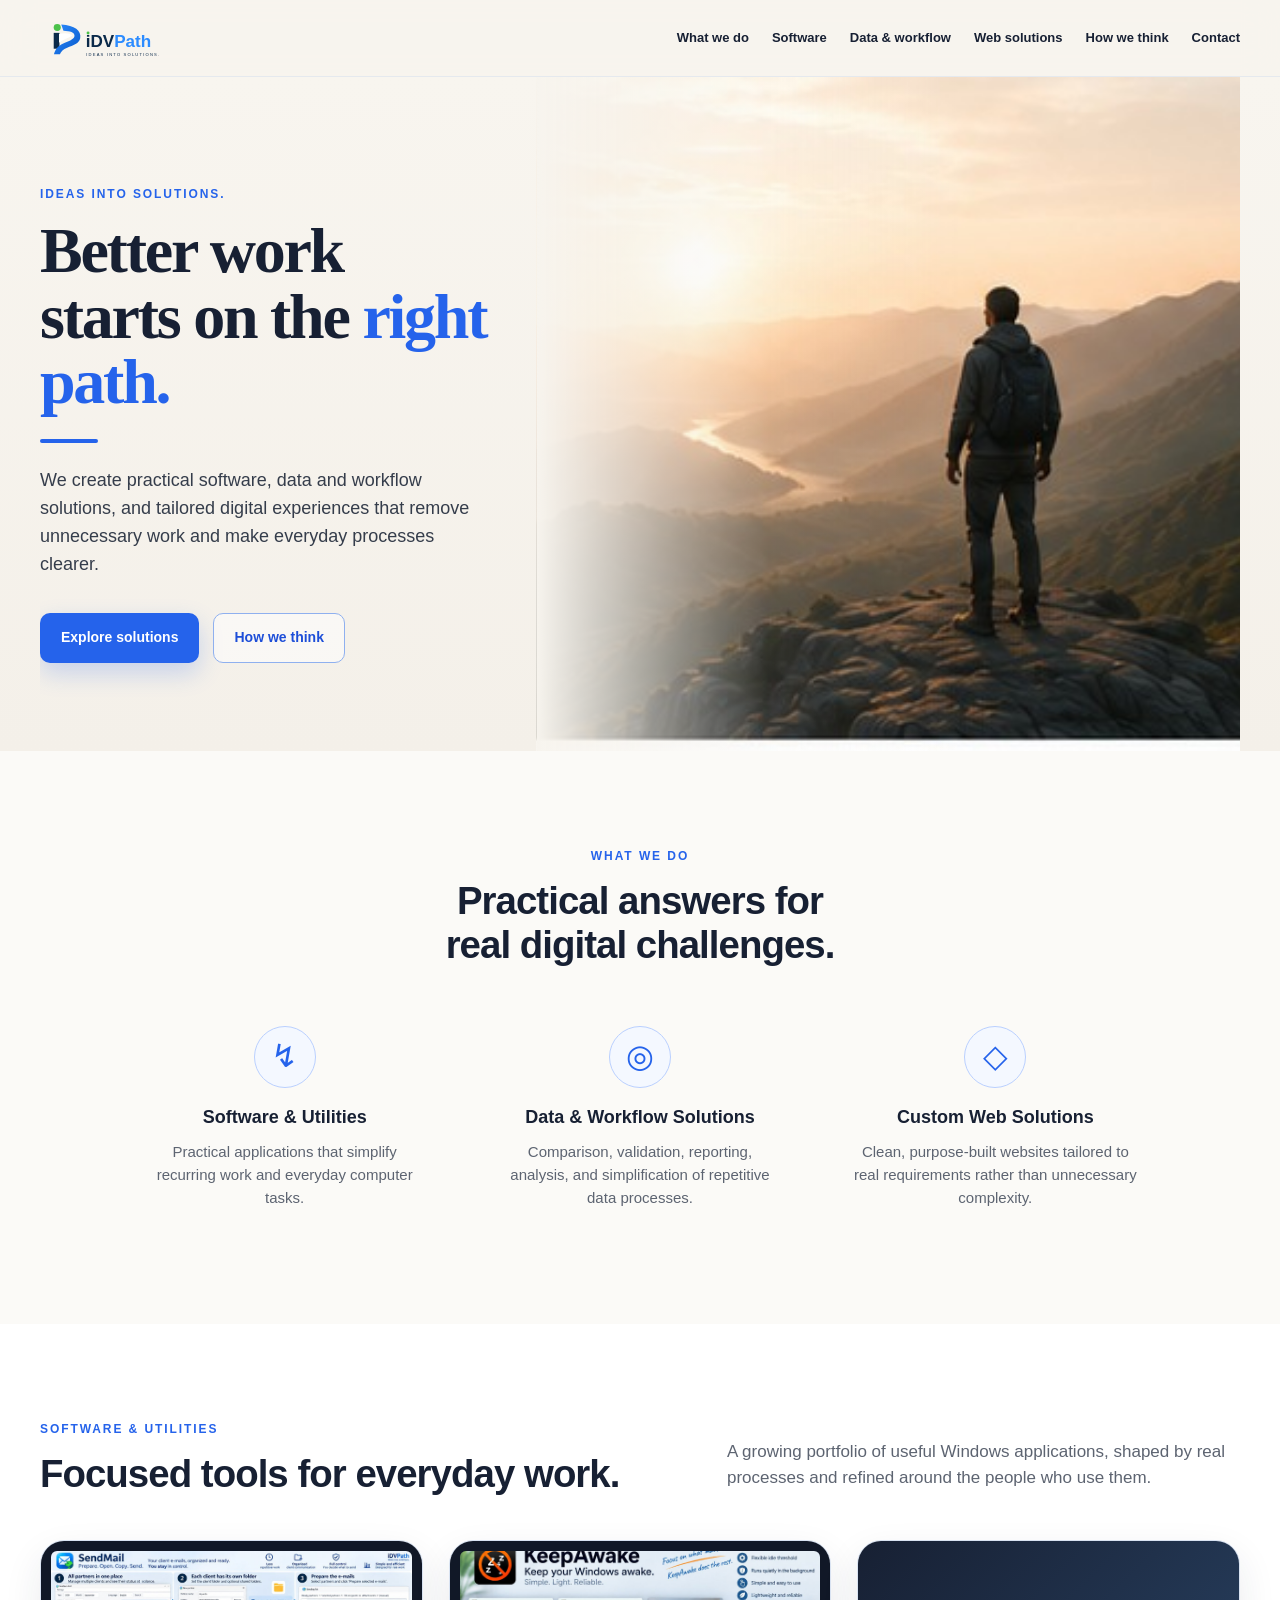
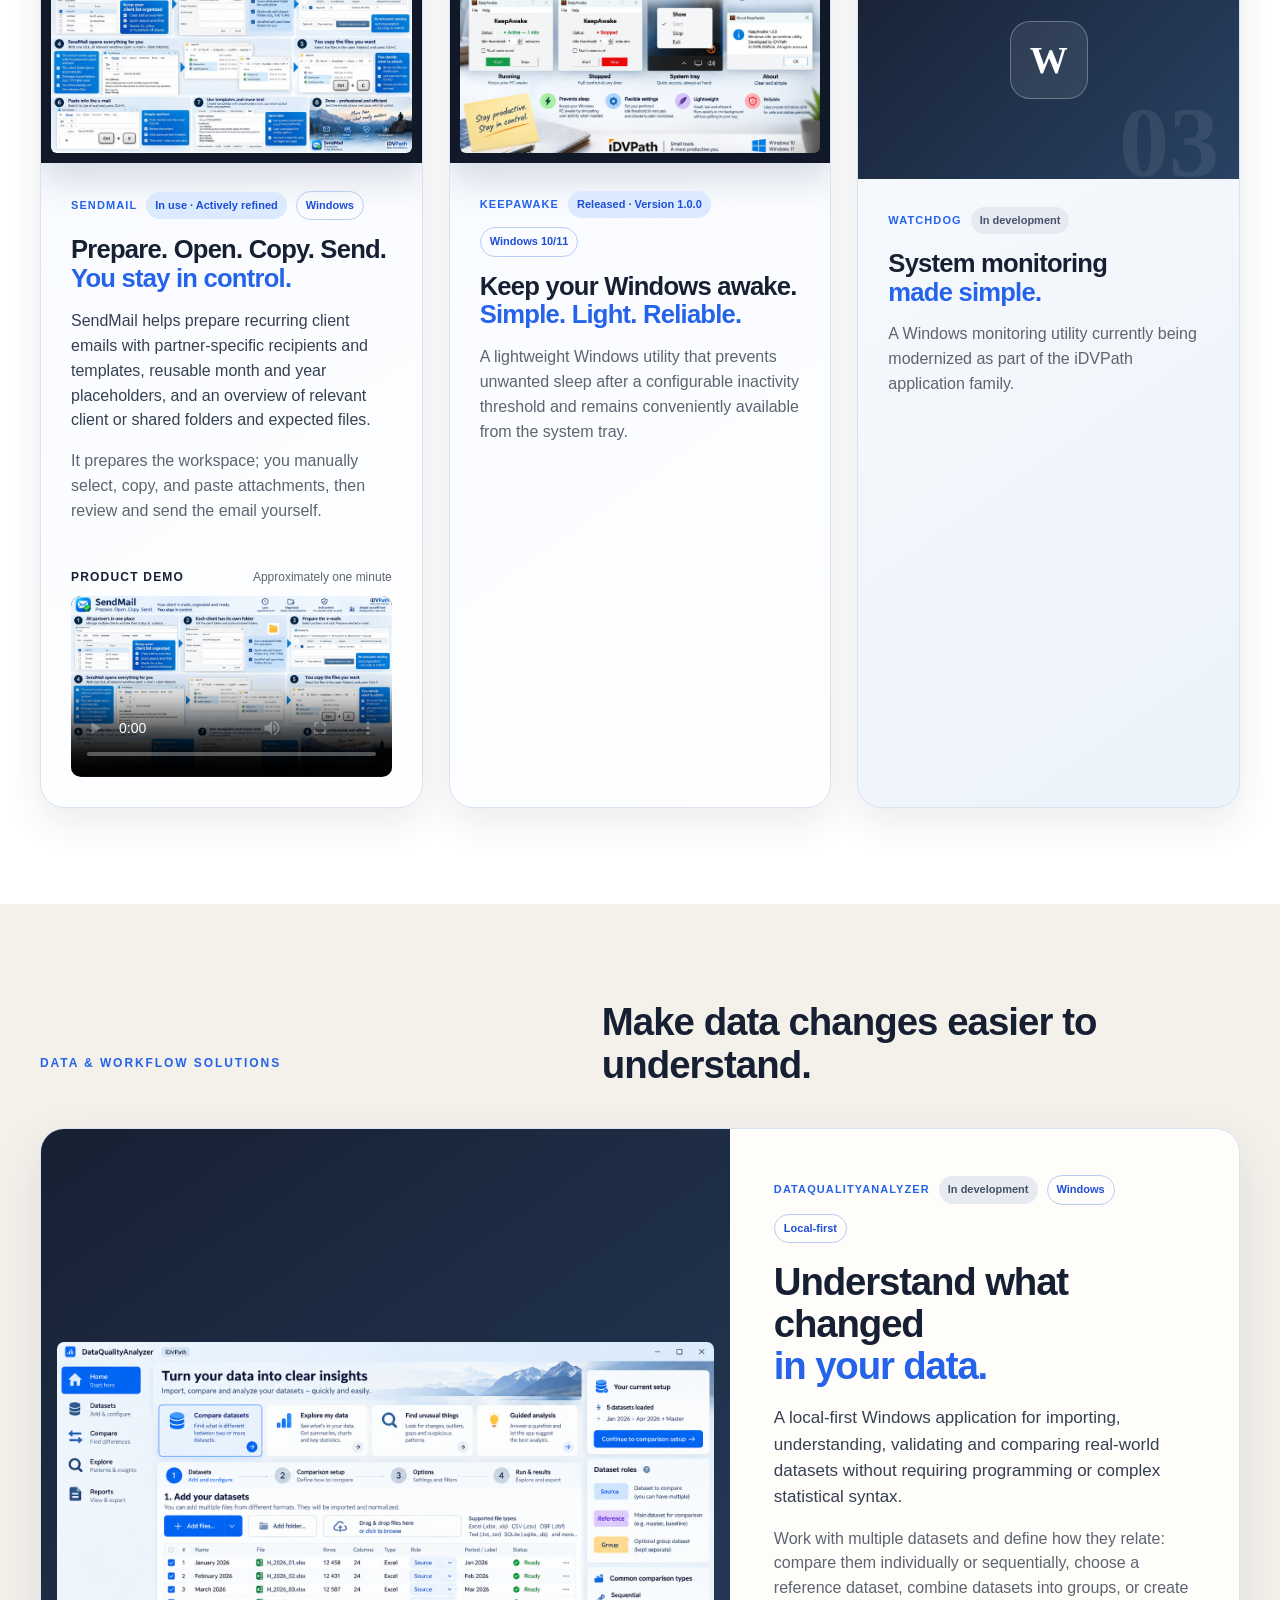
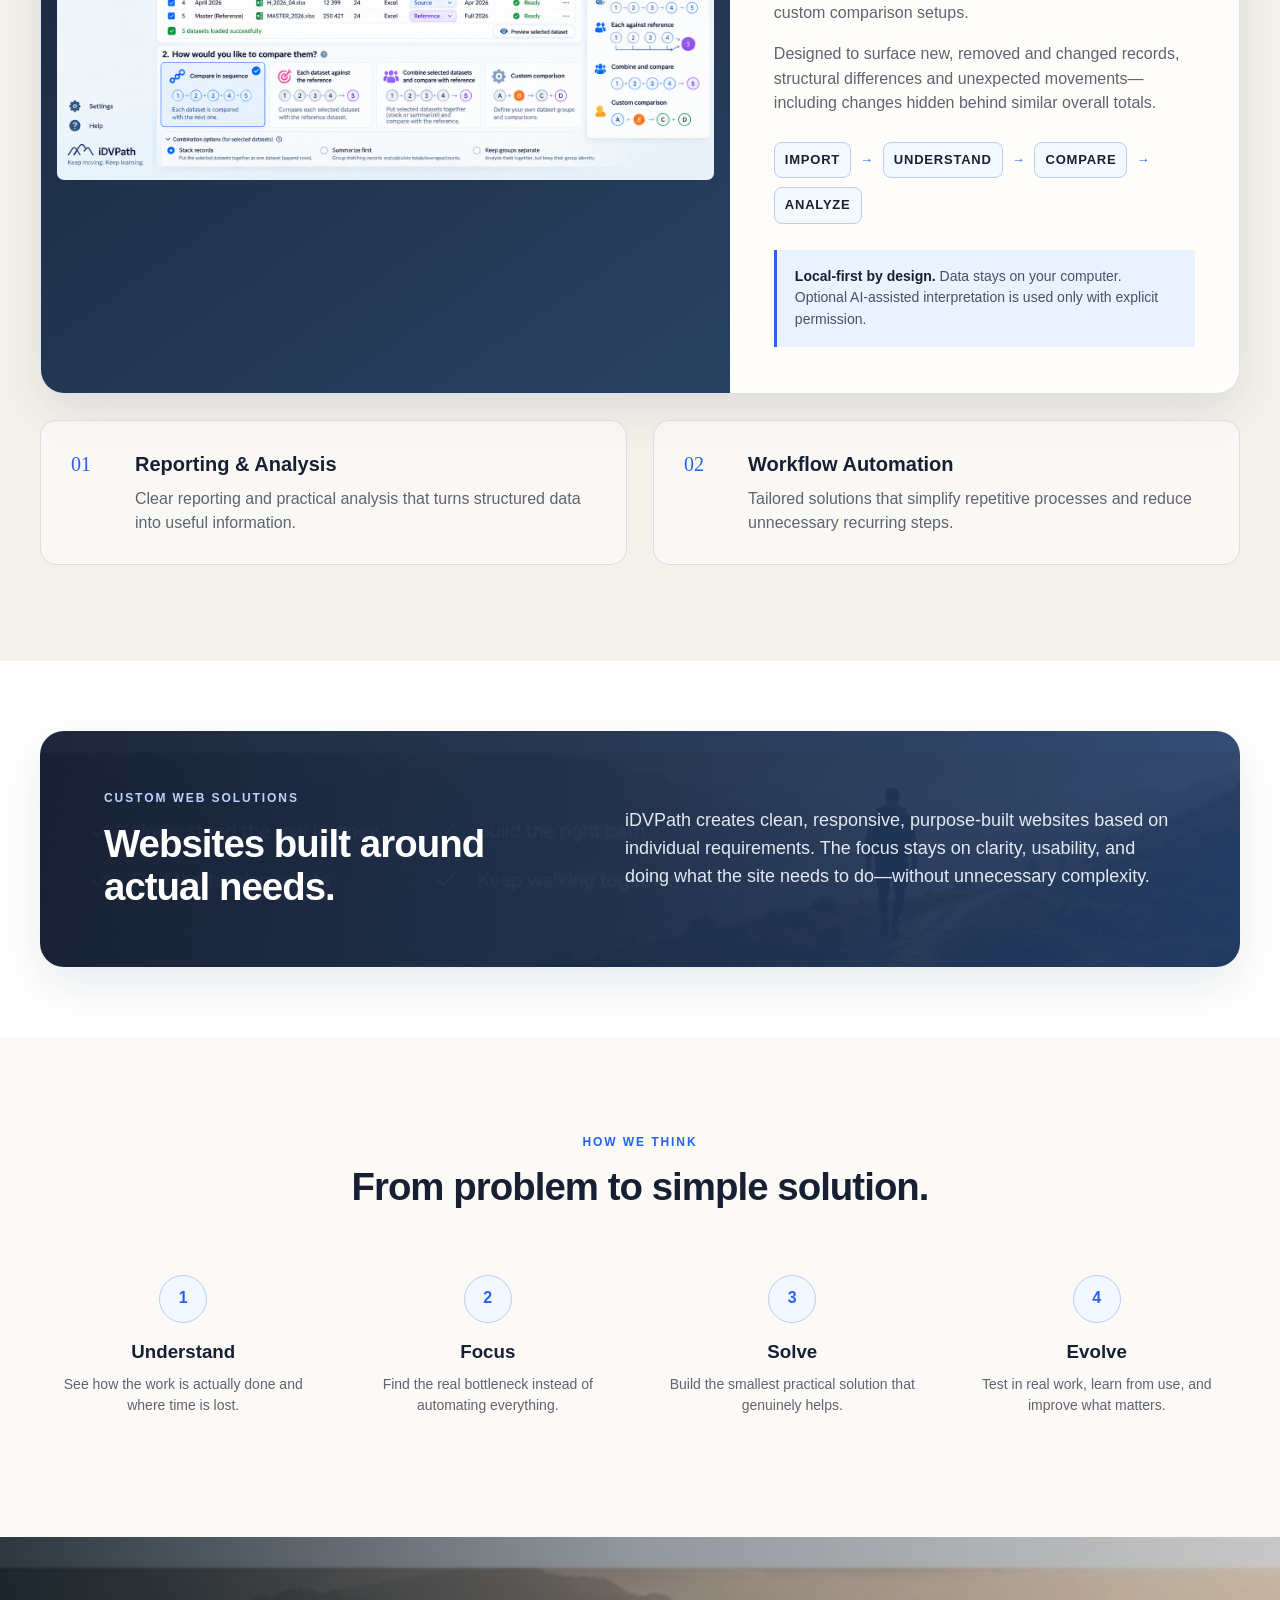
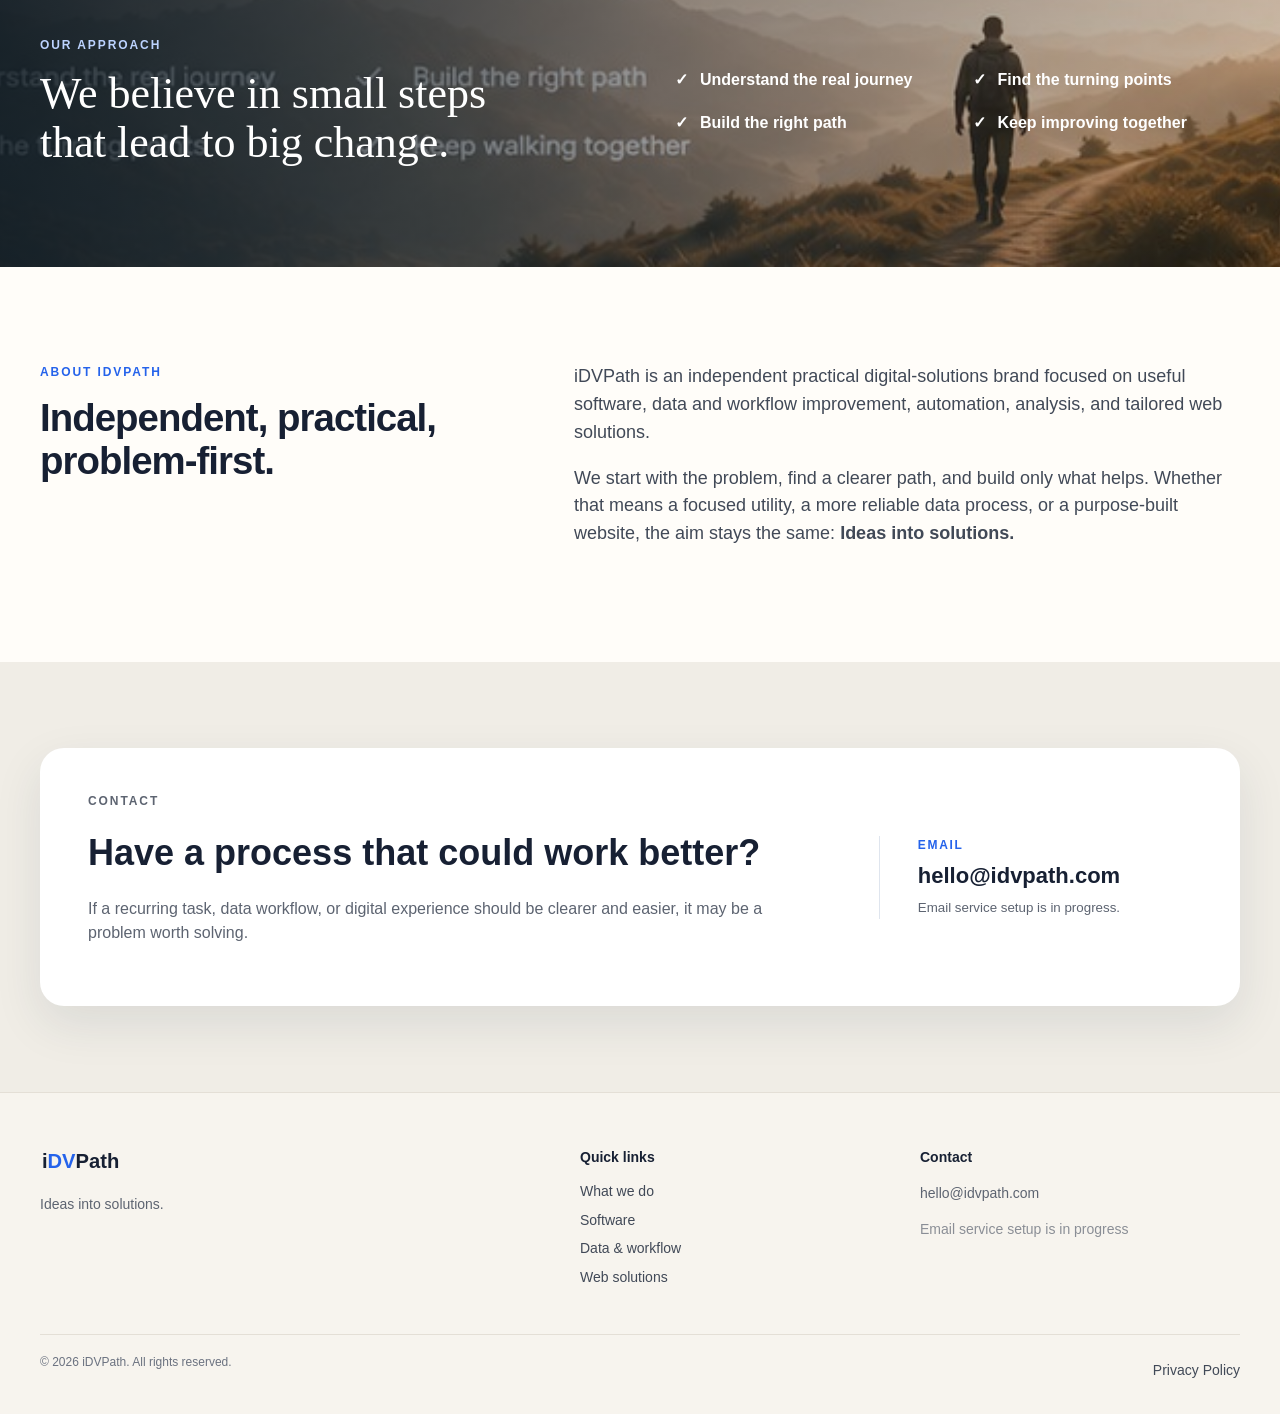
==== commit 3590cce4: "Feature DataQualityAnalyzer in workflow solutions" ====
--- a/index.html
+++ b/index.html
@@ -87,12 +87,23 @@
     </section>
 
     <section class="section data-solutions" id="data">
-      <div class="wrap capability-layout">
-        <div class="capability-heading"><p class="section-kicker">Data &amp; Workflow Solutions</p><h2>Make repeated work easier to understand and manage.</h2><p>Practical support for the data and routines that keep work moving—designed around the process you actually have.</p></div>
-        <div class="capability-list">
-          <article class="capability reveal"><span>01</span><div><h3>Data Comparison &amp; Validation</h3><p>Clear, repeatable validation workflows for recurring Excel files and structured datasets—helping identify differences, missing records, and inconsistent or unexpected changes.</p></div></article>
-          <article class="capability reveal"><span>02</span><div><h3>Reporting &amp; Analysis</h3><p>Excel and Power BI-style reporting and analysis that turns structured data into clearer, more useful information.</p></div></article>
-          <article class="capability reveal"><span>03</span><div><h3>Workflow Automation</h3><p>Tailored, practical solutions that simplify repetitive manual processes and reduce unnecessary recurring steps.</p></div></article>
+      <div class="wrap">
+        <div class="data-heading"><p class="section-kicker">Data &amp; Workflow Solutions</p><h2>Make data changes easier to understand.</h2></div>
+        <article class="data-project reveal">
+          <figure class="data-project-visual"><button class="lightbox-trigger" type="button" aria-label="Enlarge DataQualityAnalyzer overview image"><img src="assets/dataqualityanalyzer-overview.png" alt="DataQualityAnalyzer interface concept showing dataset comparison results and change analysis" /></button></figure>
+          <div class="data-project-copy">
+            <div class="product-meta"><span>DataQualityAnalyzer</span><span class="badge developing">In development</span><span class="platform">Windows</span><span class="platform">Local-first</span></div>
+            <h3>Understand what changed<br /><em>in your data.</em></h3>
+            <p class="data-project-lead">A local-first Windows application for importing, understanding, validating and comparing real-world datasets without requiring programming or complex statistical syntax.</p>
+            <p>Work with multiple datasets and define how they relate: compare them individually or sequentially, choose a reference dataset, combine datasets into groups, or create custom comparison setups.</p>
+            <p>Designed to surface new, removed and changed records, structural differences and unexpected movements—including changes hidden behind similar overall totals.</p>
+            <div class="data-workflow" aria-label="DataQualityAnalyzer workflow"><span>Import</span><i aria-hidden="true">→</i><span>Understand</span><i aria-hidden="true">→</i><span>Compare</span><i aria-hidden="true">→</i><span>Analyze</span></div>
+            <p class="local-first-note"><strong>Local-first by design.</strong> Data stays on your computer. Optional AI-assisted interpretation is used only with explicit permission.</p>
+          </div>
+        </article>
+        <div class="supporting-capabilities">
+          <article class="supporting-capability reveal"><span>01</span><div><h3>Reporting &amp; Analysis</h3><p>Clear reporting and practical analysis that turns structured data into useful information.</p></div></article>
+          <article class="supporting-capability reveal"><span>02</span><div><h3>Workflow Automation</h3><p>Tailored solutions that simplify repetitive processes and reduce unnecessary recurring steps.</p></div></article>
         </div>
       </div>
     </section>
--- a/styles.css
+++ b/styles.css
@@ -4,12 +4,12 @@
 .hero{background:linear-gradient(180deg,#f8f5ef,#f4f0e9)}.hero-grid{min-height:620px;display:grid;grid-template-columns:.88fr 1.25fr;align-items:stretch;overflow:hidden}.hero-copy{padding:108px 42px 88px 0;display:flex;flex-direction:column;justify-content:center}.eyebrow,.section-kicker{text-transform:uppercase;letter-spacing:.16em;font-size:12px;font-weight:800;color:var(--blue);margin:0 0 14px}.hero h1,.journey h2{font-family:Georgia,'Times New Roman',serif}.hero h1{font-size:clamp(48px,5vw,76px);line-height:1.03;letter-spacing:-.035em;margin:0;max-width:690px;font-weight:600}.hero h1 span{color:var(--blue)}.accent-line{width:58px;height:4px;background:var(--blue);margin:24px 0;border-radius:99px}.lead{font-size:18px;max-width:610px;color:#353d4b;margin:0 0 34px}.hero-actions{display:flex;gap:14px;flex-wrap:wrap}.btn{display:inline-flex;align-items:center;justify-content:center;padding:13px 20px;border-radius:10px;font-weight:700;font-size:14px;border:1px solid transparent;transition:.22s}.btn.primary{background:var(--blue);color:#fff;box-shadow:0 10px 24px rgba(37,99,235,.22)}.btn.primary:hover{transform:translateY(-1px);background:#1d4ed8}.btn.secondary{border-color:#8fb0ef;color:#1d4ed8;background:rgba(255,255,255,.52)}.btn.secondary:hover{background:#fff}.hero-image{min-height:620px;background-image:linear-gradient(90deg,#f7f4ee 0%,rgba(247,244,238,.7) 12%,rgba(247,244,238,.12) 33%,transparent 60%),url('assets/hero-path.jpg');background-size:cover;background-position:66% center}
 .section{padding:96px 0;background:var(--paper)}.section h2{font-size:clamp(30px,3vw,46px);line-height:1.13;margin:0 0 42px;letter-spacing:-.025em}.what{text-align:center;background:#fbfaf7}.principles{display:grid;grid-template-columns:repeat(3,1fr);gap:26px;max-width:1040px;margin:auto}.principle{padding:18px 22px}.icon{width:62px;height:62px;margin:0 auto 16px;border:1px solid #bad0ff;background:#f4f8ff;color:var(--blue);border-radius:50%;display:grid;place-items:center;font-size:32px}.principle h3{font-size:18px;margin:0 0 8px}.principle p{margin:0;color:var(--muted);font-size:15px}
 .solutions{background:#fff}.section-heading-row{display:grid;grid-template-columns:1.1fr .9fr;gap:60px;align-items:end;margin-bottom:44px}.section-heading-row h2{margin:0}.section-intro{color:var(--muted);font-size:17px;margin:0 0 4px}.product-grid{display:grid;grid-template-columns:repeat(3,minmax(0,1fr));gap:26px;align-items:stretch}.product-card{min-width:0;display:flex;flex-direction:column;overflow:hidden;background:linear-gradient(145deg,#f7faff,#fff);border:1px solid #d9e3f2;border-radius:var(--radius);box-shadow:0 15px 38px rgba(32,45,67,.09)}.product-copy{padding:28px 30px}.product-meta{display:flex;gap:9px;align-items:center;flex-wrap:wrap;text-transform:uppercase;letter-spacing:.1em;font-size:11px;color:var(--blue);font-weight:800}.badge,.platform{display:inline-flex;border-radius:99px;padding:5px 9px;background:#dbeafe;color:#1d4ed8;font-size:11px;text-transform:none;letter-spacing:0;font-weight:700}.platform{background:transparent;border:1px solid #b8cef4}.product-card h3{font-size:clamp(25px,2vw,34px);line-height:1.13;margin:15px 0;letter-spacing:-.03em}.product-card h3 em{color:var(--blue);font-style:normal}.product-lead{font-size:16px;color:#354052}.product-copy>p:last-child{color:var(--muted)}.product-visual{margin:0;background:#111827;padding:10px;box-shadow:0 16px 34px rgba(26,45,78,.16)}.product-visual img{border-radius:6px;width:100%;aspect-ratio:16/9;object-fit:cover}.lightbox-trigger{display:block;width:100%;padding:0;border:0;border-radius:6px;background:none;cursor:zoom-in;transition:filter .2s,box-shadow .2s}.lightbox-trigger:hover{filter:brightness(1.08)}.lightbox-trigger:focus-visible{outline:3px solid #93b4f5;outline-offset:3px}.product-demo{margin-top:auto;padding:0 30px 30px}.product-demo p{display:flex;justify-content:space-between;gap:12px;margin:0 0 10px;font-size:12px;color:var(--muted)}.product-demo p strong{color:var(--ink);text-transform:uppercase;letter-spacing:.1em}.product-demo video{width:100%;border-radius:10px;background:#080d16}.watchdog{background:linear-gradient(145deg,#f8fafc,#edf3fb)}.watchdog-visual{min-height:238px;background:linear-gradient(135deg,#172033,#294263);position:relative;display:grid;place-items:center;overflow:hidden}.watchdog-mark{width:78px;height:78px;border:1px solid rgba(255,255,255,.28);border-radius:20px;background:rgba(255,255,255,.08);color:#fff;display:grid;place-items:center;font:700 38px Georgia,serif}.watchdog-visual>span{position:absolute;right:20px;bottom:-20px;font:700 100px Georgia,serif;color:rgba(255,255,255,.08)}.badge.developing{background:#e7eaf0;color:#455269}
-.data-solutions{background:#f4f1eb}.capability-layout{display:grid;grid-template-columns:.85fr 1.15fr;gap:90px}.capability-heading{position:sticky;top:120px;align-self:start}.capability-heading h2{margin-bottom:20px}.capability-heading>p:last-child{color:var(--muted);font-size:17px}.capability-list{border-top:1px solid #cfd7e2}.capability{display:grid;grid-template-columns:54px 1fr;gap:20px;padding:30px 5px;border-bottom:1px solid #cfd7e2}.capability>span{font-family:Georgia,serif;color:var(--blue);font-size:20px}.capability h3{margin:0 0 8px;font-size:22px}.capability p{margin:0;color:var(--muted)}
+.data-solutions{background:#f4f1eb}.data-heading{display:grid;grid-template-columns:.85fr 1.15fr;gap:90px;align-items:end;margin-bottom:42px}.data-heading h2{margin:0}.data-project{display:grid;grid-template-columns:1.15fr .85fr;background:var(--paper);border:1px solid #d9e3f2;border-radius:var(--radius);box-shadow:var(--shadow);overflow:hidden}.data-project-visual{margin:0;padding:16px;background:linear-gradient(145deg,#172033,#294263);display:flex;align-items:center}.data-project-visual img{width:100%;height:auto;border-radius:7px}.data-project-copy{padding:46px 44px}.data-project-copy h3{font-size:clamp(30px,3vw,44px);line-height:1.1;letter-spacing:-.03em;margin:18px 0}.data-project-copy h3 em{color:var(--blue);font-style:normal}.data-project-copy p{color:var(--muted);margin:0 0 16px}.data-project-copy .data-project-lead{font-size:17px;color:#354052}.data-workflow{display:flex;align-items:center;flex-wrap:wrap;gap:9px;margin:26px 0;color:var(--ink);font-size:13px;font-weight:800;text-transform:uppercase;letter-spacing:.06em}.data-workflow span{padding:7px 10px;border:1px solid #b8cef4;border-radius:8px;background:#f4f8ff}.data-workflow i{color:var(--blue);font-style:normal}.data-project-copy .local-first-note{margin:0;padding:16px 18px;border-left:3px solid var(--blue);background:var(--blue-soft);color:#455269;font-size:14px}.local-first-note strong{color:var(--ink)}.supporting-capabilities{display:grid;grid-template-columns:1fr 1fr;gap:26px;margin-top:26px}.supporting-capability{display:grid;grid-template-columns:46px 1fr;gap:18px;padding:28px 30px;background:rgba(255,255,255,.52);border:1px solid #d8dce3;border-radius:16px}.supporting-capability>span{font-family:Georgia,serif;color:var(--blue);font-size:20px}.supporting-capability h3{margin:0 0 7px;font-size:20px}.supporting-capability p{margin:0;color:var(--muted)}
 .web-solutions{background:#fff;padding-top:70px;padding-bottom:70px}.web-panel{border-radius:var(--radius);padding:58px 64px;color:#fff;background:linear-gradient(105deg,rgba(23,32,51,.97),rgba(32,61,105,.91)),url('assets/journey-path.jpg') center/cover;display:grid;grid-template-columns:.9fr 1.1fr;gap:70px;align-items:center;box-shadow:var(--shadow)}.web-panel h2{margin:0}.web-panel>p{font-size:18px;color:#e3e9f2;margin:0}.section-kicker.light{color:#bcd3ff}
 .thinking{text-align:center;background:#fbfaf7}.steps{display:grid;grid-template-columns:repeat(4,1fr);gap:18px}.step{padding:24px 18px}.step span{width:48px;height:48px;border-radius:50%;display:grid;place-items:center;margin:0 auto 14px;background:#f3f7ff;border:1px solid #b9cdf7;color:var(--blue);font-weight:800}.step h3{margin:0 0 8px}.step p{color:var(--muted);font-size:14px;margin:0}.journey{position:relative;min-height:330px;background:url('assets/journey-path.jpg') center/cover no-repeat;color:#fff;display:grid;align-items:center}.journey-overlay{position:absolute;inset:0;background:linear-gradient(90deg,rgba(16,28,37,.88),rgba(31,41,55,.48),rgba(30,30,30,.24))}.journey-content{position:relative;z-index:1;display:grid;grid-template-columns:1fr 1fr;gap:70px;align-items:center}.journey h2{font-size:44px;line-height:1.12;margin:0;font-weight:500}.journey ul{list-style:none;padding:0;margin:0;display:grid;grid-template-columns:1fr 1fr;gap:18px 30px}.journey li{position:relative;padding-left:25px;font-weight:600}.journey li:before{content:"✓";position:absolute;left:0}.about-grid{display:grid;grid-template-columns:.8fr 1.2fr;gap:90px}.about-grid h2{margin:0}.about-copy{font-size:18px;color:#414957}.about-copy p:first-child{margin-top:0}
 .contact-section{padding:86px 0;background:#f0ede6}.contact-card{background:#fff;border-radius:var(--radius);padding:44px 48px;display:grid;grid-template-columns:1.4fr .6fr;gap:60px;box-shadow:var(--shadow);align-items:center}.contact-card h2{font-size:36px;margin:4px 0 12px}.contact-card p{color:var(--muted);max-width:690px}.contact-side{border-left:1px solid var(--line);padding-left:38px;display:flex;flex-direction:column;gap:5px}.contact-label{font-size:12px;text-transform:uppercase;letter-spacing:.14em;color:var(--blue);font-weight:800}.contact-side strong{font-size:22px}.contact-side small{color:var(--muted)}.footer{background:#f7f4ee;padding:54px 0 26px;border-top:1px solid #e4dfd6}.footer-grid{display:grid;grid-template-columns:1.2fr .7fr .8fr;gap:60px}.footer-logo{width:125px;margin-bottom:16px}.footer p{color:var(--muted);font-size:14px}.footer h3{font-size:14px;margin:0 0 12px}.footer a{display:block;margin:7px 0;color:#414957;font-size:14px}.muted{opacity:.7}.footer-bottom{margin-top:38px;padding-top:18px;border-top:1px solid #e4dfd6;display:flex;justify-content:space-between;color:#6b7280;font-size:12px}.reveal{opacity:0;transform:translateY(16px);transition:opacity .65s ease,transform .65s ease}.reveal.visible{opacity:1;transform:none}
 .lightbox[hidden]{display:none}.lightbox{position:fixed;inset:0;z-index:100;display:grid;place-items:center;padding:7.5vh 5vw;background:rgba(8,13,22,.88)}.lightbox-image{width:auto;height:auto;max-width:90vw;max-height:85vh;object-fit:contain;box-shadow:0 20px 60px rgba(0,0,0,.45)}.lightbox-close{position:absolute;top:18px;right:22px;width:48px;height:48px;border:1px solid rgba(255,255,255,.65);border-radius:50%;background:rgba(8,13,22,.72);color:#fff;font-size:34px;line-height:1;cursor:pointer}.lightbox-close:hover,.lightbox-close:focus-visible{background:#fff;color:var(--ink)}body.lightbox-open{overflow:hidden}
 @media(max-width:1100px){:root{--wrap:min(100% - 40px,1180px)}.product-grid{grid-template-columns:1fr}.product-card{display:grid;grid-template-columns:.9fr 1.1fr}.product-demo{grid-column:1/-1}.watchdog-visual{min-height:300px}}
-@media(max-width:900px){.nav-toggle{display:block}.nav{display:none;position:absolute;top:76px;left:20px;right:20px;background:#fff;border:1px solid var(--line);border-radius:16px;padding:18px;box-shadow:var(--shadow);flex-direction:column;align-items:flex-start}.nav.open{display:flex}.hero-grid,.section-heading-row,.capability-layout,.web-panel,.journey-content,.about-grid,.contact-card{grid-template-columns:1fr}.hero-copy{padding:72px 0 26px}.hero-image{min-height:360px;border-radius:24px;margin-bottom:34px;background-image:linear-gradient(0deg,rgba(247,244,238,.1),rgba(247,244,238,.05)),url('assets/hero-path.jpg');background-position:66% center}.principles,.steps{grid-template-columns:1fr 1fr}.capability-layout{gap:42px}.capability-heading{position:static}.web-panel{gap:20px}.journey ul{grid-template-columns:1fr}.contact-side{border-left:0;border-top:1px solid var(--line);padding:24px 0 0}}
-@media(max-width:600px){:root{--wrap:min(calc(100% - 28px),1180px)}.section{padding:72px 0}.hero h1{font-size:46px}.lead{font-size:17px}.principles,.steps,.footer-grid,.product-card{grid-template-columns:1fr}.product-copy{padding:24px}.product-demo{padding:0 24px 24px}.watchdog-visual{min-height:220px}.watchdog-mark{width:62px;height:62px}.web-solutions{padding-block:48px}.web-panel{padding:38px 26px}.journey h2{font-size:34px}.footer-bottom{flex-direction:column;gap:8px}}
+@media(max-width:900px){.nav-toggle{display:block}.nav{display:none;position:absolute;top:76px;left:20px;right:20px;background:#fff;border:1px solid var(--line);border-radius:16px;padding:18px;box-shadow:var(--shadow);flex-direction:column;align-items:flex-start}.nav.open{display:flex}.hero-grid,.section-heading-row,.data-heading,.data-project,.web-panel,.journey-content,.about-grid,.contact-card{grid-template-columns:1fr}.hero-copy{padding:72px 0 26px}.hero-image{min-height:360px;border-radius:24px;margin-bottom:34px;background-image:linear-gradient(0deg,rgba(247,244,238,.1),rgba(247,244,238,.05)),url('assets/hero-path.jpg');background-position:66% center}.principles,.steps{grid-template-columns:1fr 1fr}.data-heading{gap:0}.data-project-copy{padding:36px}.web-panel{gap:20px}.journey ul{grid-template-columns:1fr}.contact-side{border-left:0;border-top:1px solid var(--line);padding:24px 0 0}}
+@media(max-width:600px){:root{--wrap:min(calc(100% - 28px),1180px)}.section{padding:72px 0}.hero h1{font-size:46px}.lead{font-size:17px}.principles,.steps,.footer-grid,.product-card,.supporting-capabilities{grid-template-columns:1fr}.product-copy{padding:24px}.product-demo{padding:0 24px 24px}.watchdog-visual{min-height:220px}.watchdog-mark{width:62px;height:62px}.data-project-visual{padding:8px}.data-project-copy{padding:26px 22px}.data-workflow{gap:7px}.data-workflow span{padding:6px 8px;font-size:11px}.supporting-capability{padding:24px 22px}.web-solutions{padding-block:48px}.web-panel{padding:38px 26px}.journey h2{font-size:34px}.footer-bottom{flex-direction:column;gap:8px}}
 @media(prefers-reduced-motion:reduce){html{scroll-behavior:auto}.reveal{opacity:1;transform:none;transition:none}.lightbox-trigger{transition:none}}
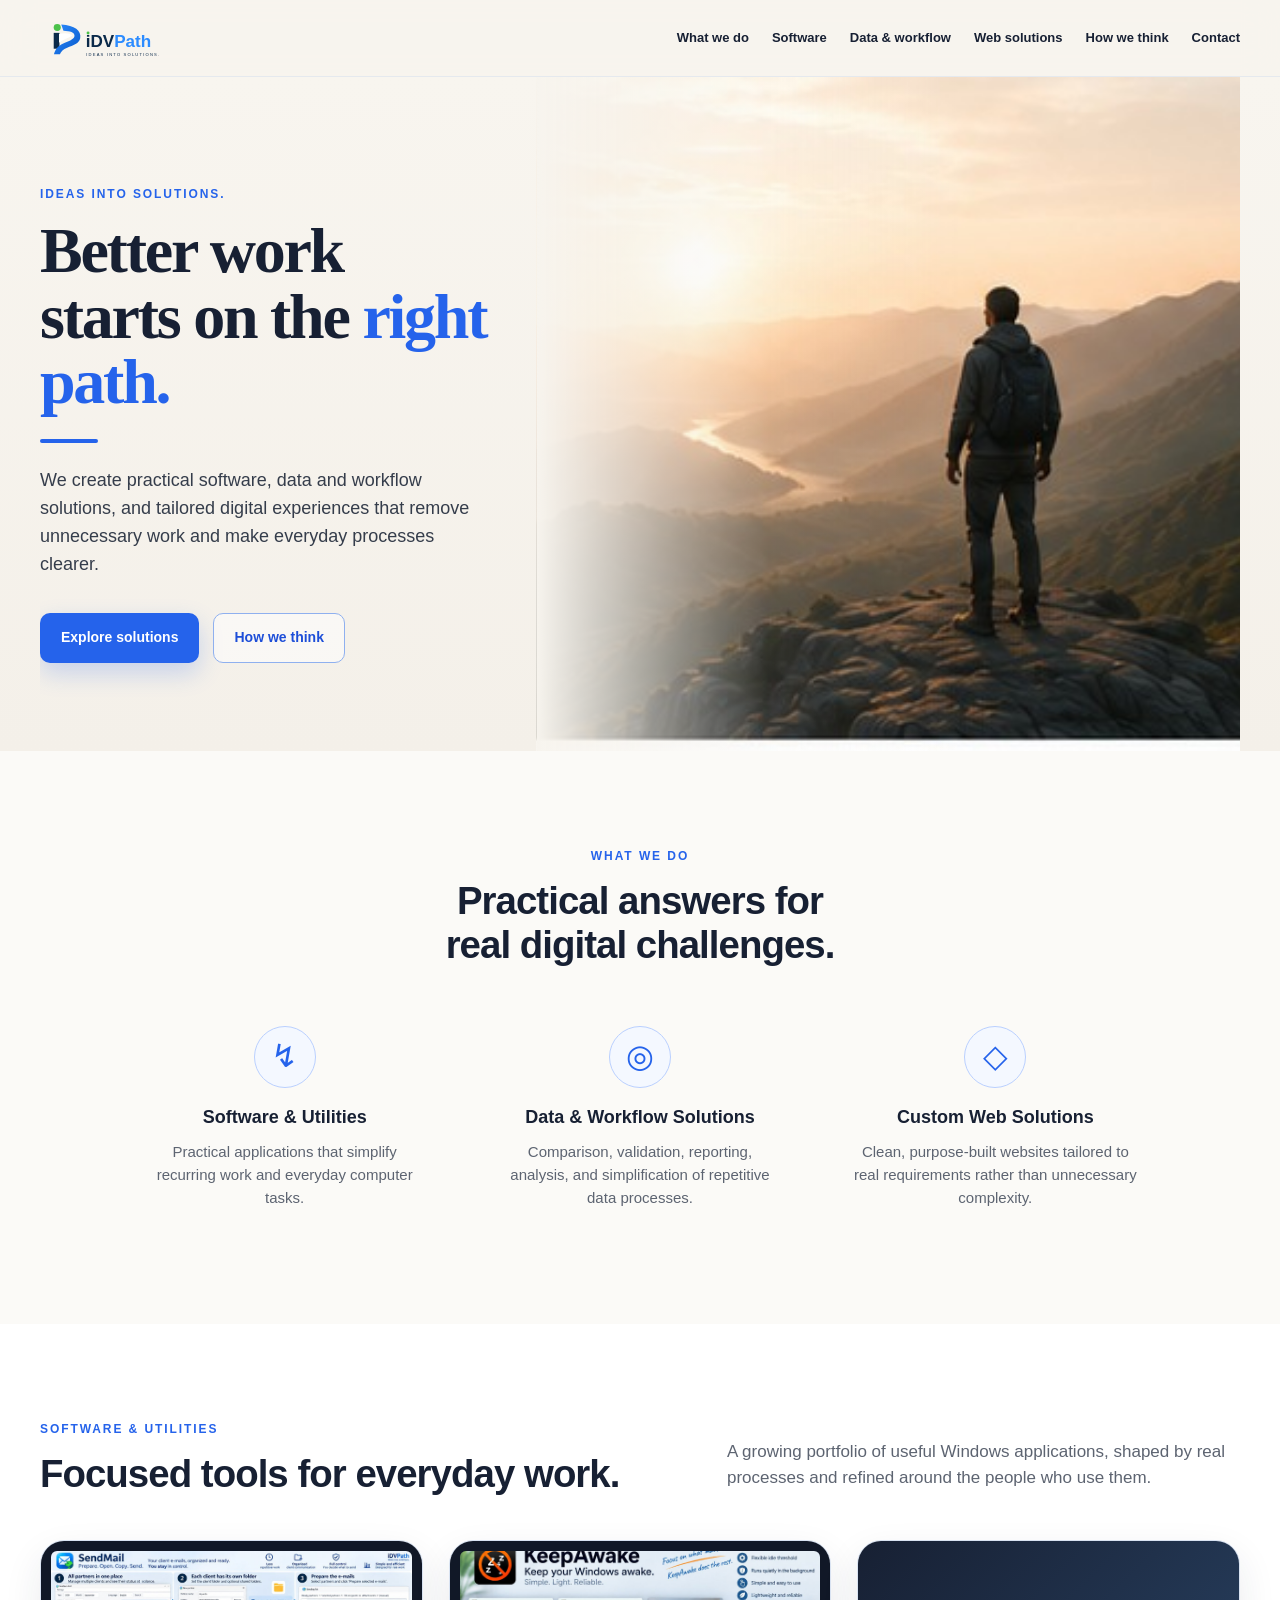
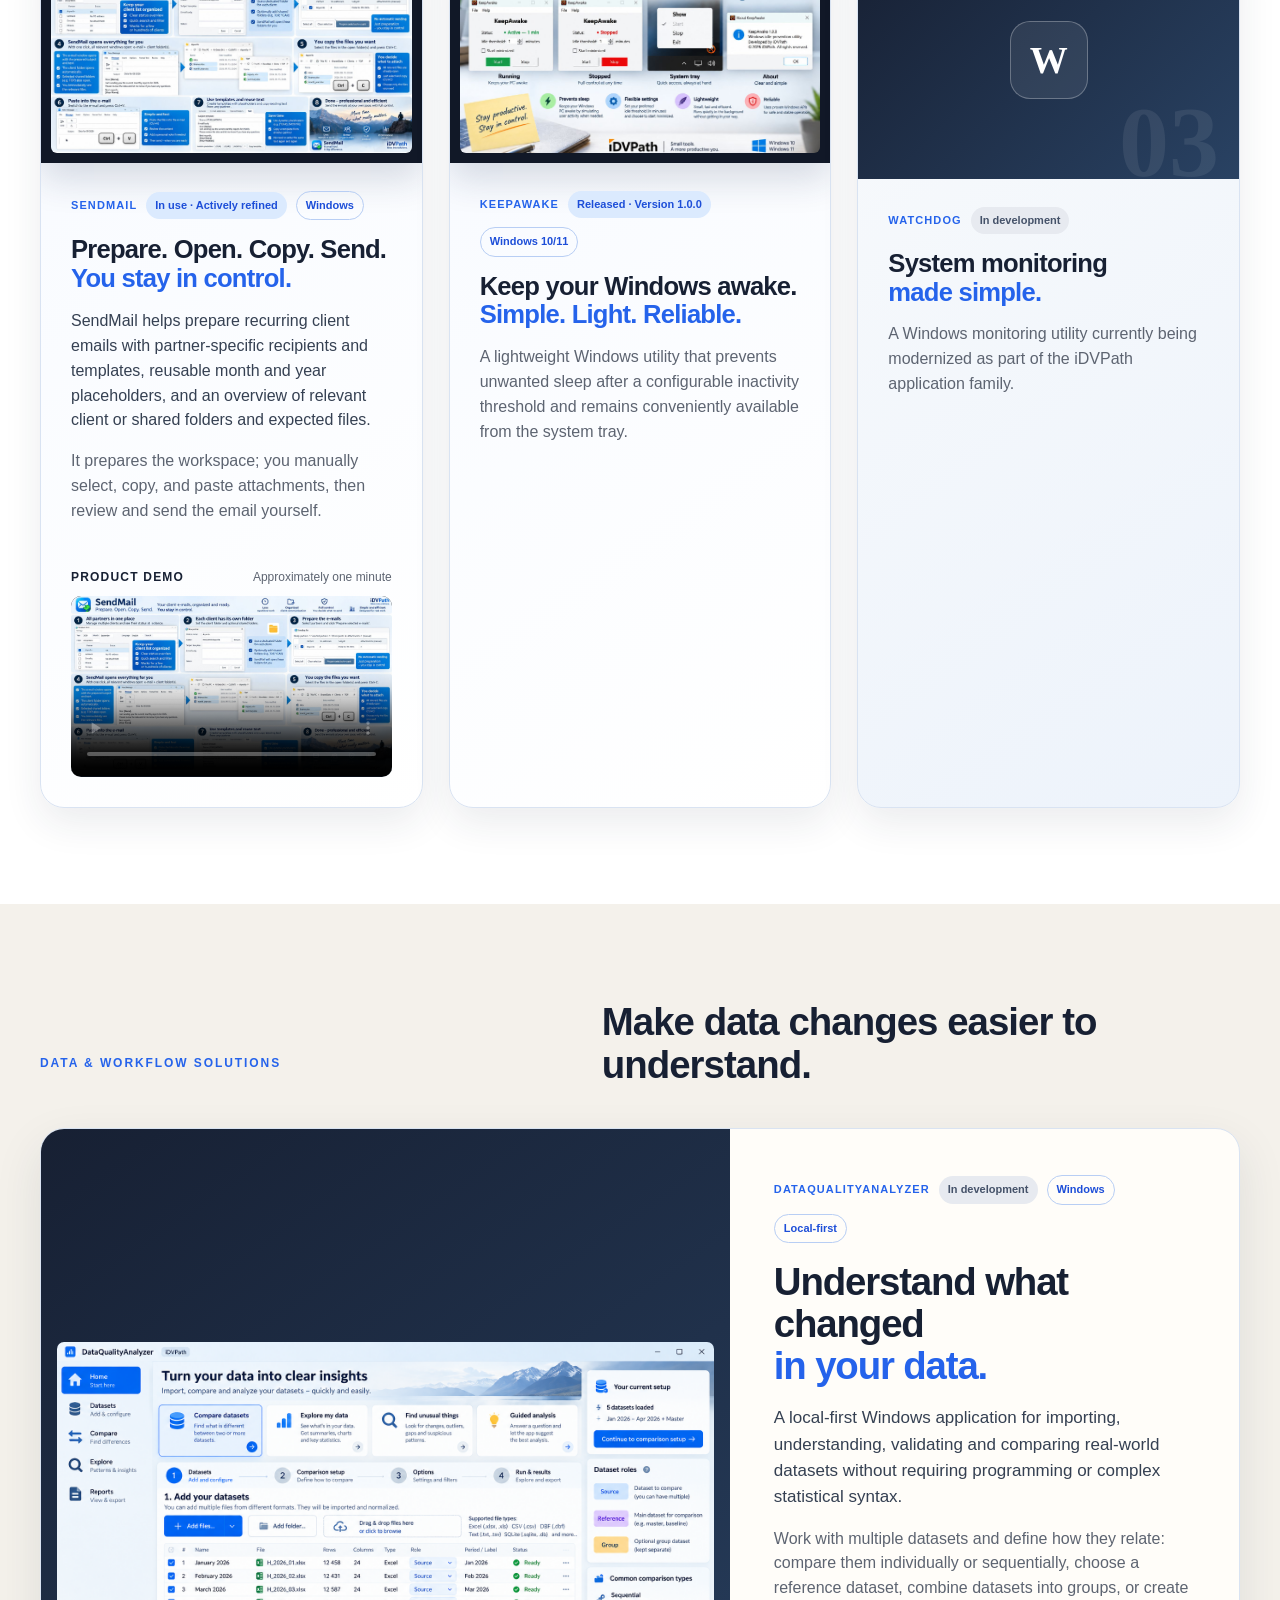
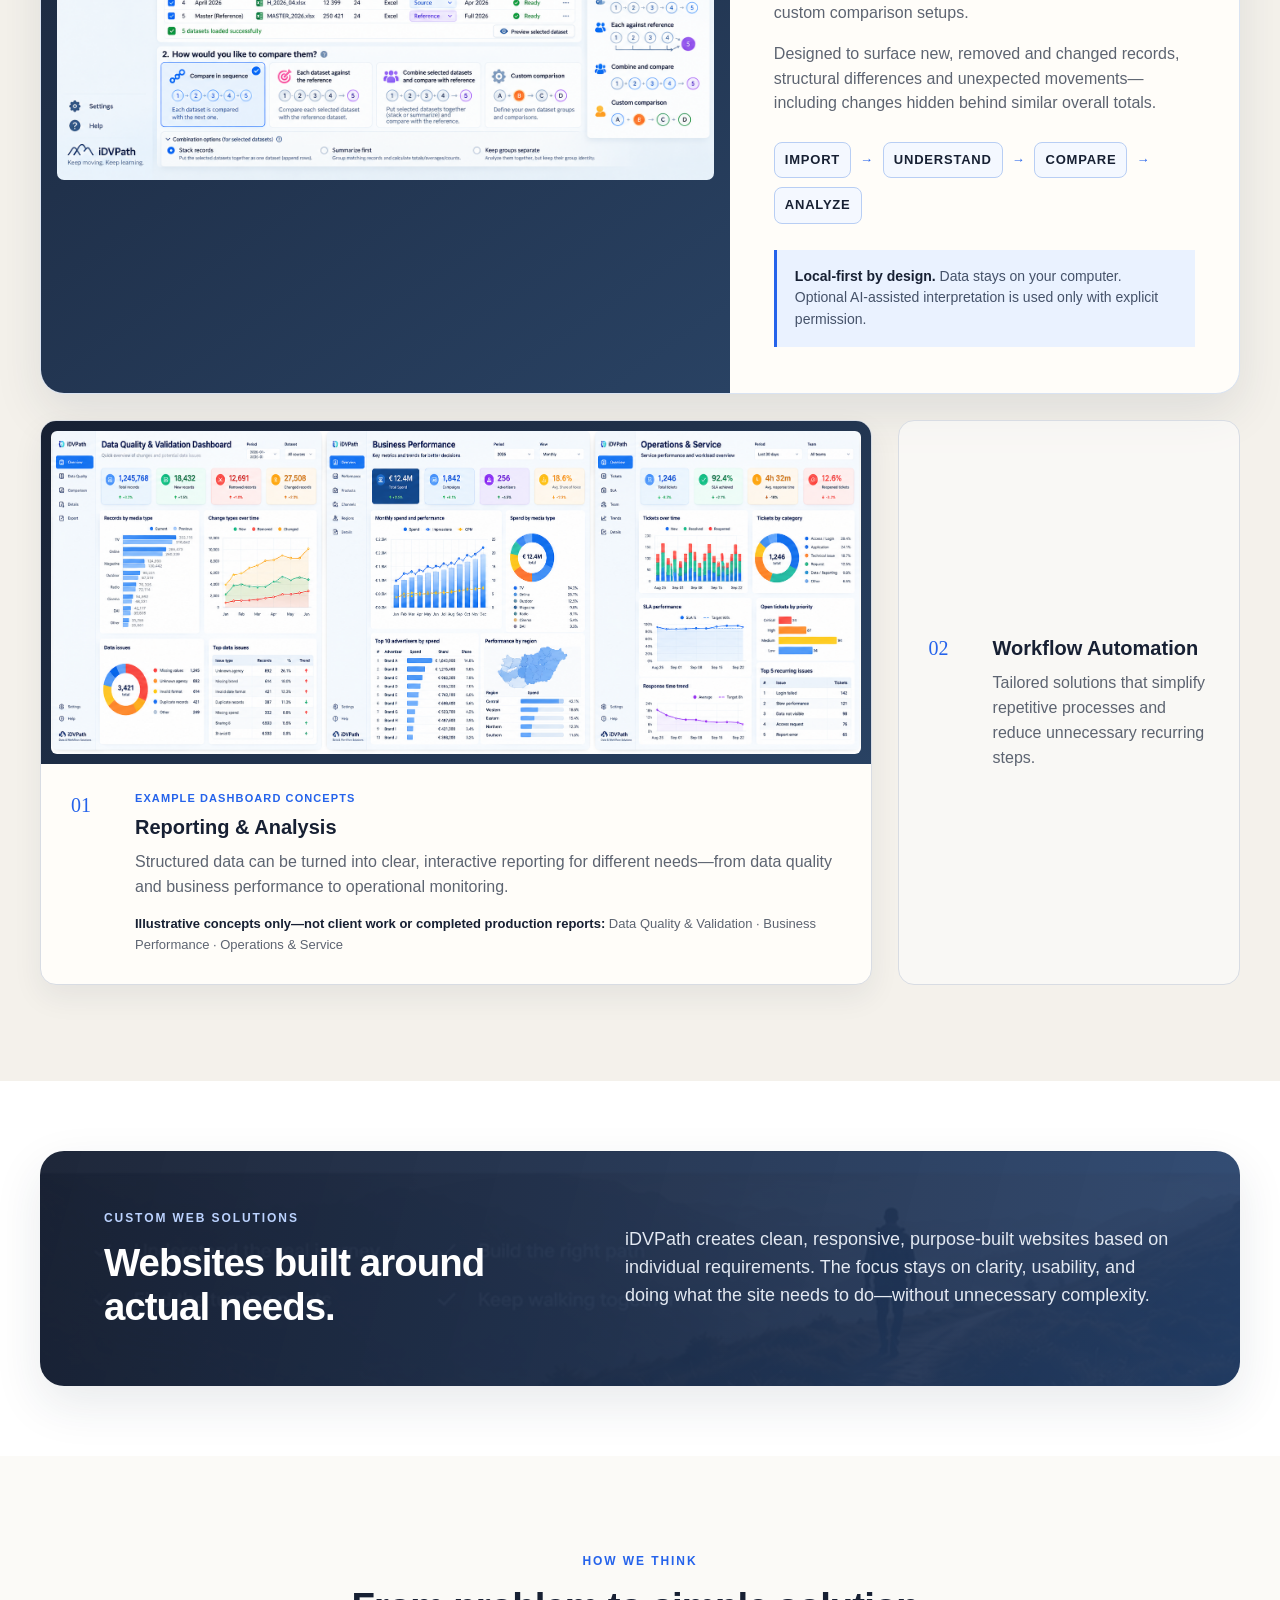
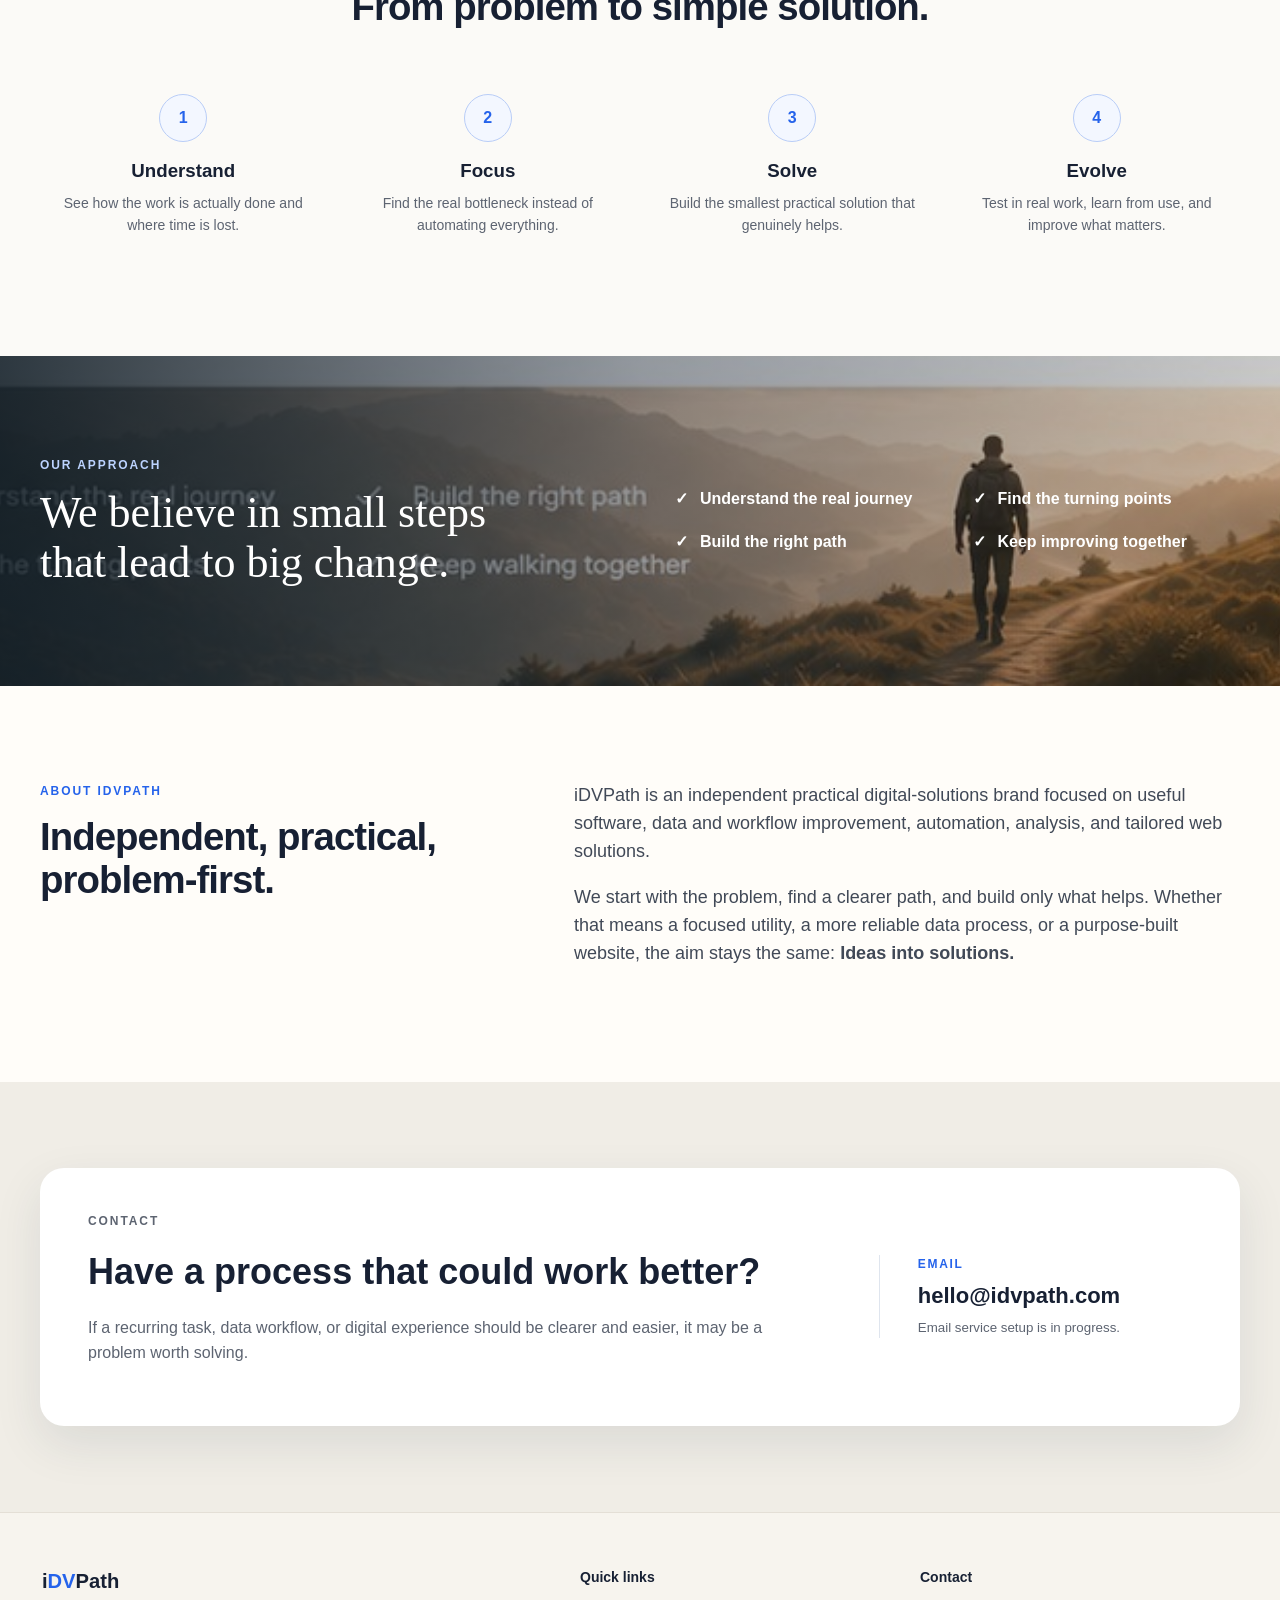
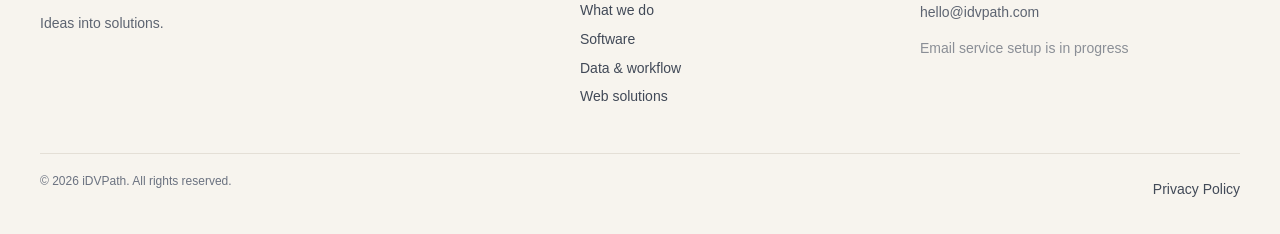
==== commit 83250e46: "Expand reporting dashboard showcase" ====
--- a/index.html
+++ b/index.html
@@ -102,8 +102,11 @@
           </div>
         </article>
         <div class="supporting-capabilities">
-          <article class="supporting-capability reveal"><span>01</span><div><h3>Reporting &amp; Analysis</h3><p>Clear reporting and practical analysis that turns structured data into useful information.</p></div></article>
-          <article class="supporting-capability reveal"><span>02</span><div><h3>Workflow Automation</h3><p>Tailored solutions that simplify repetitive processes and reduce unnecessary recurring steps.</p></div></article>
+          <article class="supporting-capability reporting-capability reveal">
+            <figure class="reporting-visual"><button class="lightbox-trigger" type="button" aria-label="Enlarge example dashboard concepts image"><img src="assets/powerbi-dashboard-concepts.png" alt="Three illustrative dashboard concepts for data quality and validation, business performance, and operations and service" /></button></figure>
+            <div class="reporting-copy"><span>01</span><div><p class="capability-label">Example dashboard concepts</p><h3>Reporting &amp; Analysis</h3><p>Structured data can be turned into clear, interactive reporting for different needs—from data quality and business performance to operational monitoring.</p><p class="concept-list"><strong>Illustrative concepts only—not client work or completed production reports:</strong> Data Quality &amp; Validation · Business Performance · Operations &amp; Service</p></div></div>
+          </article>
+          <article class="supporting-capability workflow-capability reveal"><span>02</span><div><h3>Workflow Automation</h3><p>Tailored solutions that simplify repetitive processes and reduce unnecessary recurring steps.</p></div></article>
         </div>
       </div>
     </section>
--- a/styles.css
+++ b/styles.css
@@ -4,12 +4,12 @@
 .hero{background:linear-gradient(180deg,#f8f5ef,#f4f0e9)}.hero-grid{min-height:620px;display:grid;grid-template-columns:.88fr 1.25fr;align-items:stretch;overflow:hidden}.hero-copy{padding:108px 42px 88px 0;display:flex;flex-direction:column;justify-content:center}.eyebrow,.section-kicker{text-transform:uppercase;letter-spacing:.16em;font-size:12px;font-weight:800;color:var(--blue);margin:0 0 14px}.hero h1,.journey h2{font-family:Georgia,'Times New Roman',serif}.hero h1{font-size:clamp(48px,5vw,76px);line-height:1.03;letter-spacing:-.035em;margin:0;max-width:690px;font-weight:600}.hero h1 span{color:var(--blue)}.accent-line{width:58px;height:4px;background:var(--blue);margin:24px 0;border-radius:99px}.lead{font-size:18px;max-width:610px;color:#353d4b;margin:0 0 34px}.hero-actions{display:flex;gap:14px;flex-wrap:wrap}.btn{display:inline-flex;align-items:center;justify-content:center;padding:13px 20px;border-radius:10px;font-weight:700;font-size:14px;border:1px solid transparent;transition:.22s}.btn.primary{background:var(--blue);color:#fff;box-shadow:0 10px 24px rgba(37,99,235,.22)}.btn.primary:hover{transform:translateY(-1px);background:#1d4ed8}.btn.secondary{border-color:#8fb0ef;color:#1d4ed8;background:rgba(255,255,255,.52)}.btn.secondary:hover{background:#fff}.hero-image{min-height:620px;background-image:linear-gradient(90deg,#f7f4ee 0%,rgba(247,244,238,.7) 12%,rgba(247,244,238,.12) 33%,transparent 60%),url('assets/hero-path.jpg');background-size:cover;background-position:66% center}
 .section{padding:96px 0;background:var(--paper)}.section h2{font-size:clamp(30px,3vw,46px);line-height:1.13;margin:0 0 42px;letter-spacing:-.025em}.what{text-align:center;background:#fbfaf7}.principles{display:grid;grid-template-columns:repeat(3,1fr);gap:26px;max-width:1040px;margin:auto}.principle{padding:18px 22px}.icon{width:62px;height:62px;margin:0 auto 16px;border:1px solid #bad0ff;background:#f4f8ff;color:var(--blue);border-radius:50%;display:grid;place-items:center;font-size:32px}.principle h3{font-size:18px;margin:0 0 8px}.principle p{margin:0;color:var(--muted);font-size:15px}
 .solutions{background:#fff}.section-heading-row{display:grid;grid-template-columns:1.1fr .9fr;gap:60px;align-items:end;margin-bottom:44px}.section-heading-row h2{margin:0}.section-intro{color:var(--muted);font-size:17px;margin:0 0 4px}.product-grid{display:grid;grid-template-columns:repeat(3,minmax(0,1fr));gap:26px;align-items:stretch}.product-card{min-width:0;display:flex;flex-direction:column;overflow:hidden;background:linear-gradient(145deg,#f7faff,#fff);border:1px solid #d9e3f2;border-radius:var(--radius);box-shadow:0 15px 38px rgba(32,45,67,.09)}.product-copy{padding:28px 30px}.product-meta{display:flex;gap:9px;align-items:center;flex-wrap:wrap;text-transform:uppercase;letter-spacing:.1em;font-size:11px;color:var(--blue);font-weight:800}.badge,.platform{display:inline-flex;border-radius:99px;padding:5px 9px;background:#dbeafe;color:#1d4ed8;font-size:11px;text-transform:none;letter-spacing:0;font-weight:700}.platform{background:transparent;border:1px solid #b8cef4}.product-card h3{font-size:clamp(25px,2vw,34px);line-height:1.13;margin:15px 0;letter-spacing:-.03em}.product-card h3 em{color:var(--blue);font-style:normal}.product-lead{font-size:16px;color:#354052}.product-copy>p:last-child{color:var(--muted)}.product-visual{margin:0;background:#111827;padding:10px;box-shadow:0 16px 34px rgba(26,45,78,.16)}.product-visual img{border-radius:6px;width:100%;aspect-ratio:16/9;object-fit:cover}.lightbox-trigger{display:block;width:100%;padding:0;border:0;border-radius:6px;background:none;cursor:zoom-in;transition:filter .2s,box-shadow .2s}.lightbox-trigger:hover{filter:brightness(1.08)}.lightbox-trigger:focus-visible{outline:3px solid #93b4f5;outline-offset:3px}.product-demo{margin-top:auto;padding:0 30px 30px}.product-demo p{display:flex;justify-content:space-between;gap:12px;margin:0 0 10px;font-size:12px;color:var(--muted)}.product-demo p strong{color:var(--ink);text-transform:uppercase;letter-spacing:.1em}.product-demo video{width:100%;border-radius:10px;background:#080d16}.watchdog{background:linear-gradient(145deg,#f8fafc,#edf3fb)}.watchdog-visual{min-height:238px;background:linear-gradient(135deg,#172033,#294263);position:relative;display:grid;place-items:center;overflow:hidden}.watchdog-mark{width:78px;height:78px;border:1px solid rgba(255,255,255,.28);border-radius:20px;background:rgba(255,255,255,.08);color:#fff;display:grid;place-items:center;font:700 38px Georgia,serif}.watchdog-visual>span{position:absolute;right:20px;bottom:-20px;font:700 100px Georgia,serif;color:rgba(255,255,255,.08)}.badge.developing{background:#e7eaf0;color:#455269}
-.data-solutions{background:#f4f1eb}.data-heading{display:grid;grid-template-columns:.85fr 1.15fr;gap:90px;align-items:end;margin-bottom:42px}.data-heading h2{margin:0}.data-project{display:grid;grid-template-columns:1.15fr .85fr;background:var(--paper);border:1px solid #d9e3f2;border-radius:var(--radius);box-shadow:var(--shadow);overflow:hidden}.data-project-visual{margin:0;padding:16px;background:linear-gradient(145deg,#172033,#294263);display:flex;align-items:center}.data-project-visual img{width:100%;height:auto;border-radius:7px}.data-project-copy{padding:46px 44px}.data-project-copy h3{font-size:clamp(30px,3vw,44px);line-height:1.1;letter-spacing:-.03em;margin:18px 0}.data-project-copy h3 em{color:var(--blue);font-style:normal}.data-project-copy p{color:var(--muted);margin:0 0 16px}.data-project-copy .data-project-lead{font-size:17px;color:#354052}.data-workflow{display:flex;align-items:center;flex-wrap:wrap;gap:9px;margin:26px 0;color:var(--ink);font-size:13px;font-weight:800;text-transform:uppercase;letter-spacing:.06em}.data-workflow span{padding:7px 10px;border:1px solid #b8cef4;border-radius:8px;background:#f4f8ff}.data-workflow i{color:var(--blue);font-style:normal}.data-project-copy .local-first-note{margin:0;padding:16px 18px;border-left:3px solid var(--blue);background:var(--blue-soft);color:#455269;font-size:14px}.local-first-note strong{color:var(--ink)}.supporting-capabilities{display:grid;grid-template-columns:1fr 1fr;gap:26px;margin-top:26px}.supporting-capability{display:grid;grid-template-columns:46px 1fr;gap:18px;padding:28px 30px;background:rgba(255,255,255,.52);border:1px solid #d8dce3;border-radius:16px}.supporting-capability>span{font-family:Georgia,serif;color:var(--blue);font-size:20px}.supporting-capability h3{margin:0 0 7px;font-size:20px}.supporting-capability p{margin:0;color:var(--muted)}
+.data-solutions{background:#f4f1eb}.data-heading{display:grid;grid-template-columns:.85fr 1.15fr;gap:90px;align-items:end;margin-bottom:42px}.data-heading h2{margin:0}.data-project{display:grid;grid-template-columns:1.15fr .85fr;background:var(--paper);border:1px solid #d9e3f2;border-radius:var(--radius);box-shadow:var(--shadow);overflow:hidden}.data-project-visual{margin:0;padding:16px;background:linear-gradient(145deg,#172033,#294263);display:flex;align-items:center}.data-project-visual img{width:100%;height:auto;border-radius:7px}.data-project-copy{padding:46px 44px}.data-project-copy h3{font-size:clamp(30px,3vw,44px);line-height:1.1;letter-spacing:-.03em;margin:18px 0}.data-project-copy h3 em{color:var(--blue);font-style:normal}.data-project-copy p{color:var(--muted);margin:0 0 16px}.data-project-copy .data-project-lead{font-size:17px;color:#354052}.data-workflow{display:flex;align-items:center;flex-wrap:wrap;gap:9px;margin:26px 0;color:var(--ink);font-size:13px;font-weight:800;text-transform:uppercase;letter-spacing:.06em}.data-workflow span{padding:7px 10px;border:1px solid #b8cef4;border-radius:8px;background:#f4f8ff}.data-workflow i{color:var(--blue);font-style:normal}.data-project-copy .local-first-note{margin:0;padding:16px 18px;border-left:3px solid var(--blue);background:var(--blue-soft);color:#455269;font-size:14px}.local-first-note strong{color:var(--ink)}.supporting-capabilities{display:grid;grid-template-columns:minmax(0,1.7fr) minmax(280px,.7fr);gap:26px;margin-top:26px}.supporting-capability{display:grid;grid-template-columns:46px 1fr;gap:18px;padding:28px 30px;background:rgba(255,255,255,.52);border:1px solid #d8dce3;border-radius:16px}.supporting-capability>span,.reporting-copy>span{font-family:Georgia,serif;color:var(--blue);font-size:20px}.supporting-capability h3{margin:0 0 7px;font-size:20px}.supporting-capability p{margin:0;color:var(--muted)}.reporting-capability{display:flex;flex-direction:column;gap:0;padding:0;overflow:hidden;background:var(--paper);box-shadow:0 12px 30px rgba(32,45,67,.07)}.reporting-visual{margin:0;padding:10px;background:linear-gradient(145deg,#172033,#294263)}.reporting-visual img{width:100%;height:auto;border-radius:6px}.reporting-copy{display:grid;grid-template-columns:46px 1fr;gap:18px;padding:26px 30px 28px}.reporting-copy .capability-label{margin:0 0 5px;color:var(--blue);font-size:11px;font-weight:800;letter-spacing:.1em;text-transform:uppercase}.reporting-copy .concept-list{margin-top:14px;font-size:13px;line-height:1.6}.concept-list strong{color:var(--ink)}.workflow-capability{align-content:center}
 .web-solutions{background:#fff;padding-top:70px;padding-bottom:70px}.web-panel{border-radius:var(--radius);padding:58px 64px;color:#fff;background:linear-gradient(105deg,rgba(23,32,51,.97),rgba(32,61,105,.91)),url('assets/journey-path.jpg') center/cover;display:grid;grid-template-columns:.9fr 1.1fr;gap:70px;align-items:center;box-shadow:var(--shadow)}.web-panel h2{margin:0}.web-panel>p{font-size:18px;color:#e3e9f2;margin:0}.section-kicker.light{color:#bcd3ff}
 .thinking{text-align:center;background:#fbfaf7}.steps{display:grid;grid-template-columns:repeat(4,1fr);gap:18px}.step{padding:24px 18px}.step span{width:48px;height:48px;border-radius:50%;display:grid;place-items:center;margin:0 auto 14px;background:#f3f7ff;border:1px solid #b9cdf7;color:var(--blue);font-weight:800}.step h3{margin:0 0 8px}.step p{color:var(--muted);font-size:14px;margin:0}.journey{position:relative;min-height:330px;background:url('assets/journey-path.jpg') center/cover no-repeat;color:#fff;display:grid;align-items:center}.journey-overlay{position:absolute;inset:0;background:linear-gradient(90deg,rgba(16,28,37,.88),rgba(31,41,55,.48),rgba(30,30,30,.24))}.journey-content{position:relative;z-index:1;display:grid;grid-template-columns:1fr 1fr;gap:70px;align-items:center}.journey h2{font-size:44px;line-height:1.12;margin:0;font-weight:500}.journey ul{list-style:none;padding:0;margin:0;display:grid;grid-template-columns:1fr 1fr;gap:18px 30px}.journey li{position:relative;padding-left:25px;font-weight:600}.journey li:before{content:"✓";position:absolute;left:0}.about-grid{display:grid;grid-template-columns:.8fr 1.2fr;gap:90px}.about-grid h2{margin:0}.about-copy{font-size:18px;color:#414957}.about-copy p:first-child{margin-top:0}
 .contact-section{padding:86px 0;background:#f0ede6}.contact-card{background:#fff;border-radius:var(--radius);padding:44px 48px;display:grid;grid-template-columns:1.4fr .6fr;gap:60px;box-shadow:var(--shadow);align-items:center}.contact-card h2{font-size:36px;margin:4px 0 12px}.contact-card p{color:var(--muted);max-width:690px}.contact-side{border-left:1px solid var(--line);padding-left:38px;display:flex;flex-direction:column;gap:5px}.contact-label{font-size:12px;text-transform:uppercase;letter-spacing:.14em;color:var(--blue);font-weight:800}.contact-side strong{font-size:22px}.contact-side small{color:var(--muted)}.footer{background:#f7f4ee;padding:54px 0 26px;border-top:1px solid #e4dfd6}.footer-grid{display:grid;grid-template-columns:1.2fr .7fr .8fr;gap:60px}.footer-logo{width:125px;margin-bottom:16px}.footer p{color:var(--muted);font-size:14px}.footer h3{font-size:14px;margin:0 0 12px}.footer a{display:block;margin:7px 0;color:#414957;font-size:14px}.muted{opacity:.7}.footer-bottom{margin-top:38px;padding-top:18px;border-top:1px solid #e4dfd6;display:flex;justify-content:space-between;color:#6b7280;font-size:12px}.reveal{opacity:0;transform:translateY(16px);transition:opacity .65s ease,transform .65s ease}.reveal.visible{opacity:1;transform:none}
 .lightbox[hidden]{display:none}.lightbox{position:fixed;inset:0;z-index:100;display:grid;place-items:center;padding:7.5vh 5vw;background:rgba(8,13,22,.88)}.lightbox-image{width:auto;height:auto;max-width:90vw;max-height:85vh;object-fit:contain;box-shadow:0 20px 60px rgba(0,0,0,.45)}.lightbox-close{position:absolute;top:18px;right:22px;width:48px;height:48px;border:1px solid rgba(255,255,255,.65);border-radius:50%;background:rgba(8,13,22,.72);color:#fff;font-size:34px;line-height:1;cursor:pointer}.lightbox-close:hover,.lightbox-close:focus-visible{background:#fff;color:var(--ink)}body.lightbox-open{overflow:hidden}
 @media(max-width:1100px){:root{--wrap:min(100% - 40px,1180px)}.product-grid{grid-template-columns:1fr}.product-card{display:grid;grid-template-columns:.9fr 1.1fr}.product-demo{grid-column:1/-1}.watchdog-visual{min-height:300px}}
-@media(max-width:900px){.nav-toggle{display:block}.nav{display:none;position:absolute;top:76px;left:20px;right:20px;background:#fff;border:1px solid var(--line);border-radius:16px;padding:18px;box-shadow:var(--shadow);flex-direction:column;align-items:flex-start}.nav.open{display:flex}.hero-grid,.section-heading-row,.data-heading,.data-project,.web-panel,.journey-content,.about-grid,.contact-card{grid-template-columns:1fr}.hero-copy{padding:72px 0 26px}.hero-image{min-height:360px;border-radius:24px;margin-bottom:34px;background-image:linear-gradient(0deg,rgba(247,244,238,.1),rgba(247,244,238,.05)),url('assets/hero-path.jpg');background-position:66% center}.principles,.steps{grid-template-columns:1fr 1fr}.data-heading{gap:0}.data-project-copy{padding:36px}.web-panel{gap:20px}.journey ul{grid-template-columns:1fr}.contact-side{border-left:0;border-top:1px solid var(--line);padding:24px 0 0}}
-@media(max-width:600px){:root{--wrap:min(calc(100% - 28px),1180px)}.section{padding:72px 0}.hero h1{font-size:46px}.lead{font-size:17px}.principles,.steps,.footer-grid,.product-card,.supporting-capabilities{grid-template-columns:1fr}.product-copy{padding:24px}.product-demo{padding:0 24px 24px}.watchdog-visual{min-height:220px}.watchdog-mark{width:62px;height:62px}.data-project-visual{padding:8px}.data-project-copy{padding:26px 22px}.data-workflow{gap:7px}.data-workflow span{padding:6px 8px;font-size:11px}.supporting-capability{padding:24px 22px}.web-solutions{padding-block:48px}.web-panel{padding:38px 26px}.journey h2{font-size:34px}.footer-bottom{flex-direction:column;gap:8px}}
+@media(max-width:900px){.nav-toggle{display:block}.nav{display:none;position:absolute;top:76px;left:20px;right:20px;background:#fff;border:1px solid var(--line);border-radius:16px;padding:18px;box-shadow:var(--shadow);flex-direction:column;align-items:flex-start}.nav.open{display:flex}.hero-grid,.section-heading-row,.data-heading,.data-project,.supporting-capabilities,.web-panel,.journey-content,.about-grid,.contact-card{grid-template-columns:1fr}.hero-copy{padding:72px 0 26px}.hero-image{min-height:360px;border-radius:24px;margin-bottom:34px;background-image:linear-gradient(0deg,rgba(247,244,238,.1),rgba(247,244,238,.05)),url('assets/hero-path.jpg');background-position:66% center}.principles,.steps{grid-template-columns:1fr 1fr}.data-heading{gap:0}.data-project-copy{padding:36px}.web-panel{gap:20px}.journey ul{grid-template-columns:1fr}.contact-side{border-left:0;border-top:1px solid var(--line);padding:24px 0 0}}
+@media(max-width:600px){:root{--wrap:min(calc(100% - 28px),1180px)}.section{padding:72px 0}.hero h1{font-size:46px}.lead{font-size:17px}.principles,.steps,.footer-grid,.product-card,.supporting-capabilities{grid-template-columns:1fr}.product-copy{padding:24px}.product-demo{padding:0 24px 24px}.watchdog-visual{min-height:220px}.watchdog-mark{width:62px;height:62px}.data-project-visual{padding:8px}.data-project-copy{padding:26px 22px}.data-workflow{gap:7px}.data-workflow span{padding:6px 8px;font-size:11px}.supporting-capability{padding:24px 22px}.reporting-capability{padding:0}.reporting-visual{padding:6px}.reporting-copy{grid-template-columns:32px 1fr;gap:10px;padding:22px 18px 24px}.web-solutions{padding-block:48px}.web-panel{padding:38px 26px}.journey h2{font-size:34px}.footer-bottom{flex-direction:column;gap:8px}}
 @media(prefers-reduced-motion:reduce){html{scroll-behavior:auto}.reveal{opacity:1;transform:none;transition:none}.lightbox-trigger{transition:none}}
